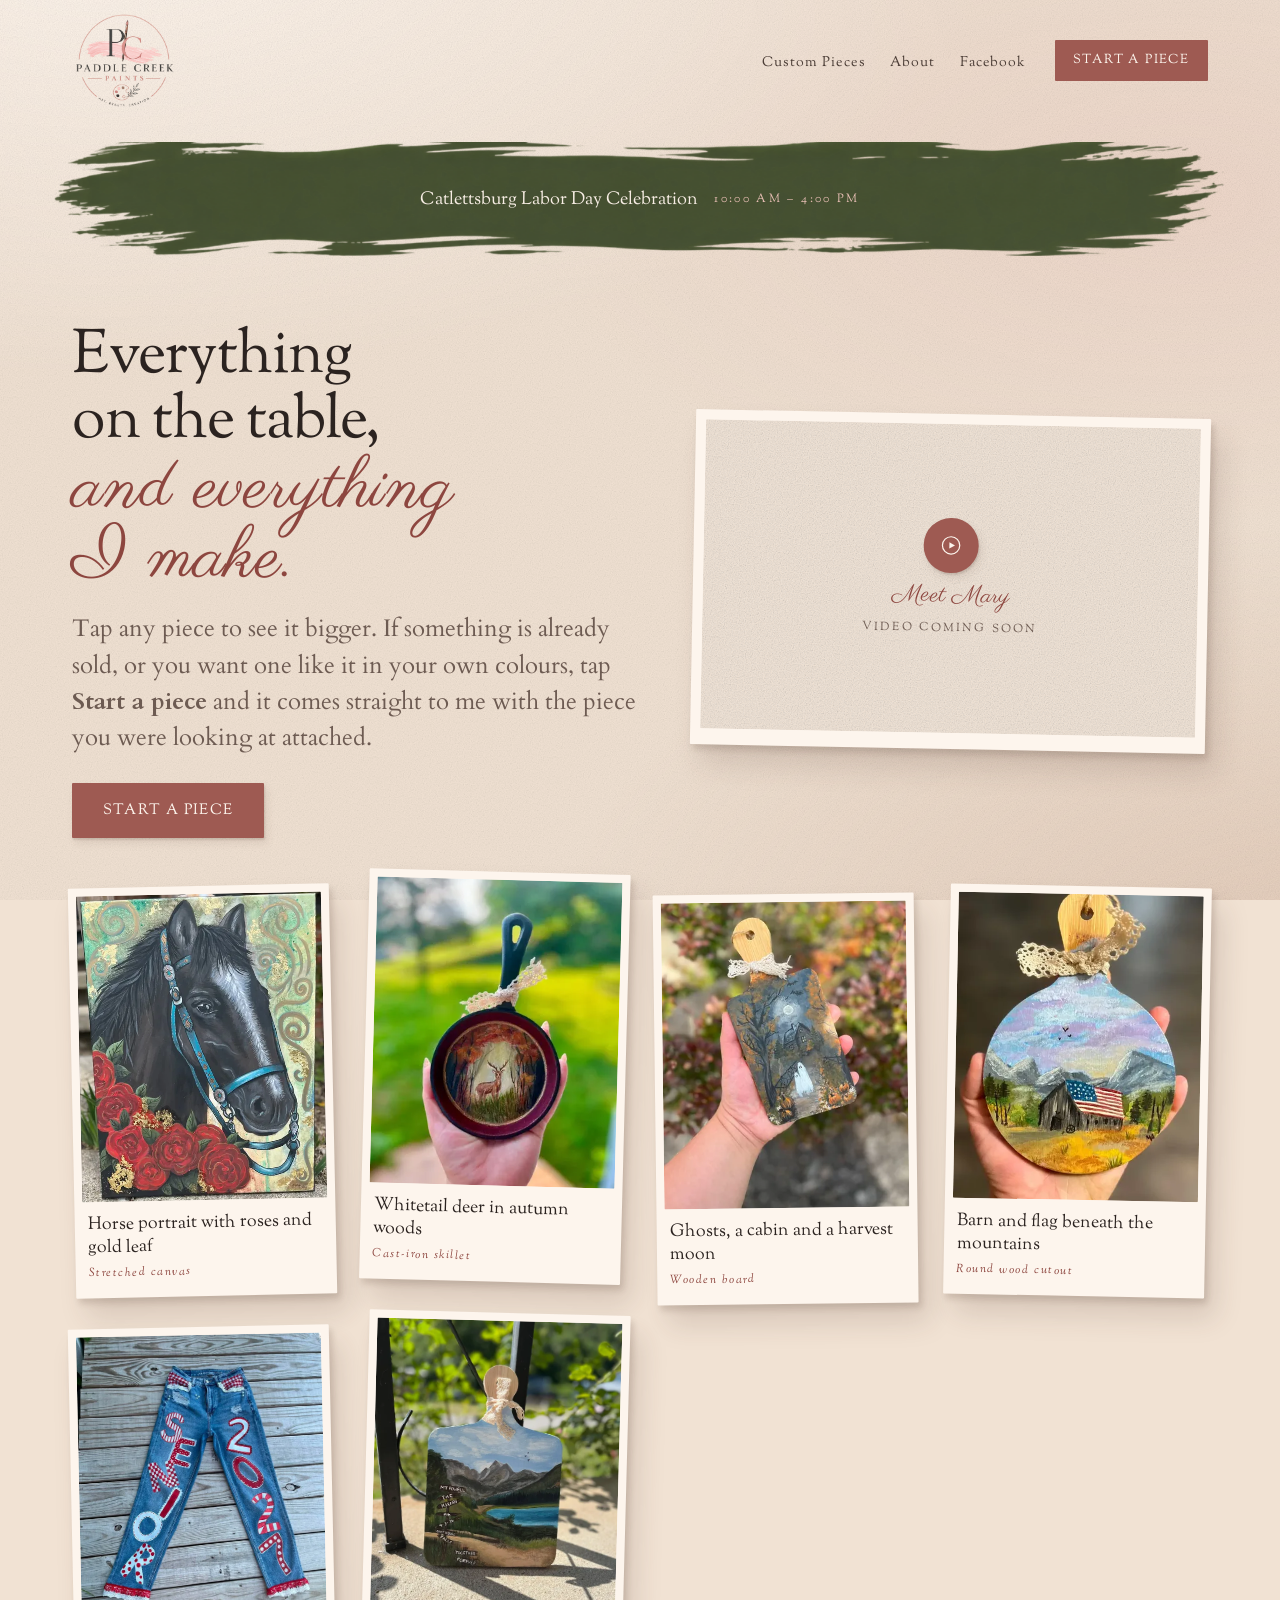
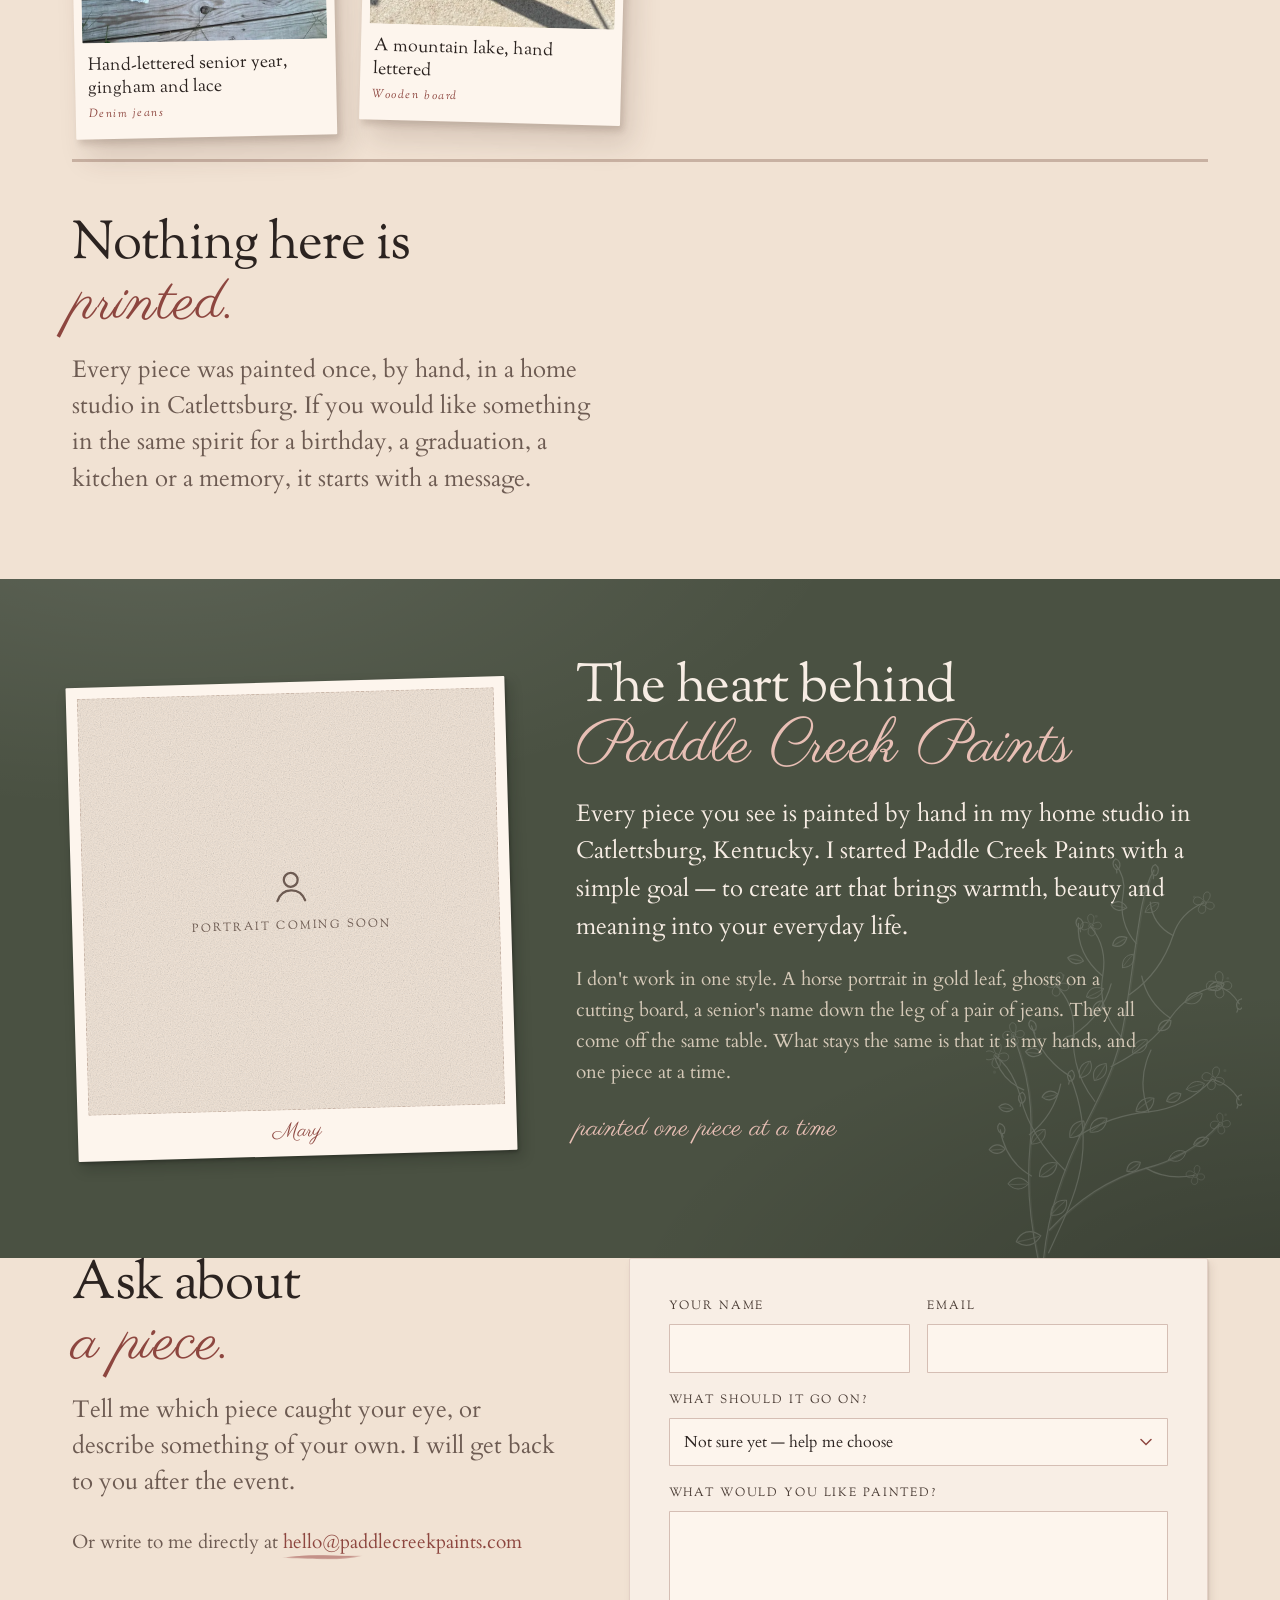
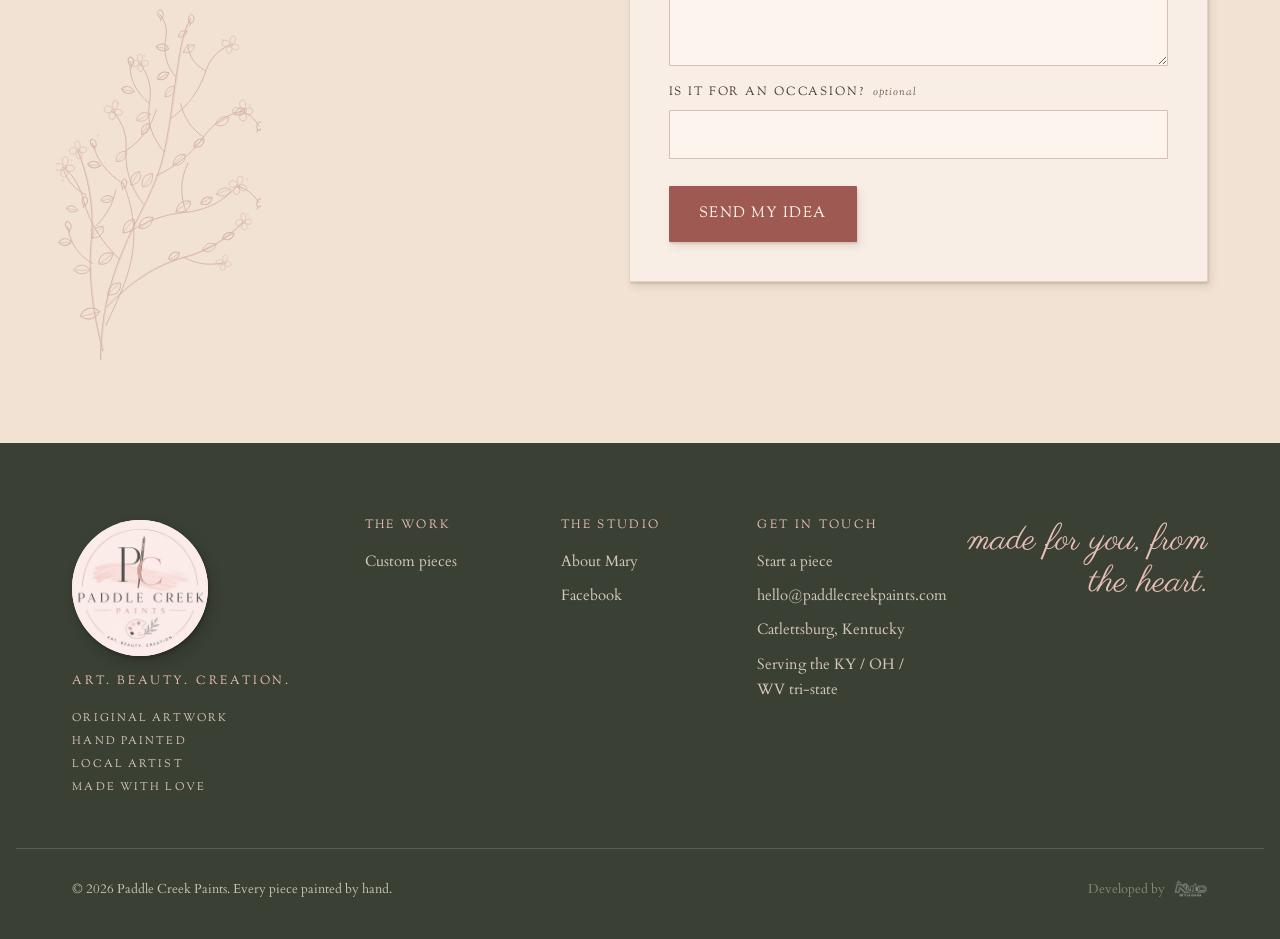
==== index.html @ 252ba010 "Initial Paddle Creek Fair microsite" ====
<!DOCTYPE html>
<html lang="en">

<head>

    <meta charset="UTF-8">
    <meta name="viewport" content="width=device-width, initial-scale=1.0">

    <title>Paddle Creek Paints at the Catlettsburg Labor Day Celebration</title>

    <meta
        name="description"
        content="Browse the Paddle Creek Paints catalogue of hand-painted cast iron, wood, denim and canvas, and ask about a custom piece from the Catlettsburg Labor Day Celebration."
    >

    <!--
        TODO — OWNER: the canonical host below is inferred from the supplied
        contact address (hello@paddlecreekpaints.com). Change SITE in one place
        here and in sitemap.xml if the live domain differs.
    -->
    <link rel="canonical" href="https://paddlecreekpaints.com/fair.html">

    <meta name="theme-color" content="#f1e2d3">

    <!-- ── Open Graph ── -->

    <meta property="og:type" content="website">
    <meta property="og:title" content="Paddle Creek Paints at the Catlettsburg Labor Day Celebration">
    <meta property="og:description" content="Browse the Paddle Creek Paints catalogue of hand-painted cast iron, wood, denim and canvas, and ask about a custom piece from the Catlettsburg Labor Day Celebration.">
    <meta property="og:url" content="https://paddlecreekpaints.com/fair.html">
    <meta property="og:image" content="https://paddlecreekpaints.com/images/logos/ogImage.jpg">
    <meta property="og:locale" content="en_US">

    <meta name="twitter:card" content="summary_large_image">

    <!-- ── Icons ── -->

    <link rel="icon" href="images/favicons/favicon.ico" sizes="any">
    <link rel="icon" type="image/png" sizes="32x32" href="images/favicons/favicon32.png">
    <link rel="icon" type="image/png" sizes="16x16" href="images/favicons/favicon16.png">
    <link rel="apple-touch-icon" href="images/favicons/appleTouchIcon.png">

    <!-- ── Type ── -->

    <link rel="preconnect" href="https://fonts.googleapis.com">
    <link rel="preconnect" href="https://fonts.gstatic.com" crossorigin>
    <link
        rel="stylesheet"
        href="https://fonts.googleapis.com/css2?family=Cardo:wght@400;700&family=Parisienne&family=Sorts+Mill+Goudy:ital@0;1&display=swap"
    >

    <link rel="stylesheet" href="css/styleIndex.css">
    <link rel="stylesheet" href="css/stylePages.css">

</head>

<body>

<a class="skipLink" href="#mainContent">Skip to content</a>


<!-- ============================================================
     HEADER
============================================================ -->

<header class="siteHeader" id="siteHeader">

    <div class="headerInner">

        <a class="brandLockup" href="index.html" aria-label="Paddle Creek Paints, home">

            <img
                class="brandLockupMark"
                src="graphics/logos/PaddleCreekPaintsLogoTP.png"
                alt=""
                width="1254"
                height="1254"
                decoding="async"
            >

        </a>

        <nav class="primaryNav" id="primaryNav" aria-label="Primary">

            <ul class="primaryNavList">
                <li><a href="#customPieces">Custom Pieces</a></li>
                <li><a href="#about">About</a></li>
                <li>
                    <a
                        href="https://www.facebook.com/paddlecreekpaints"
                        target="_blank"
                        rel="noopener noreferrer"
                    >
                        Facebook
                    </a>
                </li>
            </ul>

            <a class="navAction" href="#startAPiece">Start a Piece</a>

        </nav>

        <button
            class="menuToggle"
            id="menuToggle"
            type="button"
            aria-expanded="false"
            aria-controls="primaryNav"
        >

            <span class="menuToggleBars" aria-hidden="true">
                <span></span>
                <span></span>
                <span></span>
            </span>

            <span class="menuToggleLabel">Menu</span>

        </button>

    </div>

</header>

<main id="mainContent">
<!-- ============================================================
     FAIR — event bar
============================================================ -->

<section class="fairBar">

    <div class="fairBarBrushWrap">

        <img
            class="fairBarBrushImage"
            src="graphics/assets/PaddleCreekBrushStroke.png"
            alt=""
            aria-hidden="true"
            decoding="async"
        >

        <div class="fairBarInner">

            <p class="fairBarEvent">Catlettsburg Labor Day Celebration</p>

            <p class="fairBarTime">10:00 AM &ndash; 4:00 PM</p>

        </div>

    </div>

</section>


<!-- ============================================================
     FAIR — the catalogue
============================================================ -->

<section class="fairSection" id="customPieces">

    <div class="fairInner">

        <div class="fairHeroGrid">

            <div class="fairHeroWords">

                <h1 class="fairHeading">
                    Everything on the table,
                    <em class="scriptLine">and everything I make.</em>
                </h1>

                <p class="fairLede">
                    Tap any piece to see it bigger. If something is already sold, or you want one like it
                    in your own colours, tap <strong>Start a piece</strong> and it comes straight to me
                    with the piece you were looking at attached.
                </p>

                <a class="buttonPainted fairAction" href="#startAPiece">Start a piece</a>

            </div>

            <div class="fairHeroMedia">

                <!--
                    TODO — OWNER: no introduction video has been supplied yet. Replace this
                    placeholder with a real embed or self-hosted video (autoplay is intentionally
                    not used) once footage of Mary exists.
                -->

                <figure class="heroVideoPlaceholder">

                    <div class="heroVideoFrame">

                        <span class="heroVideoIcon" aria-hidden="true">

                            <svg viewBox="0 0 24 24" focusable="false">
                                <circle cx="12" cy="12" r="10" fill="none" stroke="currentColor" stroke-width="1.4" />
                                <path d="M10 8.3 16.5 12 10 15.7Z" fill="currentColor" />
                            </svg>

                        </span>

                        <span class="heroVideoLabel">Meet Mary</span>

                        <span class="heroVideoNote">Video coming soon</span>

                    </div>

                </figure>

            </div>

        </div>

        <div class="galleryGrid fairGrid">

            <article class="pieceCard">

                <button
                    class="pieceLift"
                    type="button"
                    data-piece="equine"
                    aria-haspopup="dialog"
                >

                    <span class="pieceFrame">

                        <img
                            src="images/artwork/equinePortrait480.webp"
                            srcset="images/artwork/equinePortrait480.webp 480w, images/artwork/equinePortrait720.webp 720w"
                            sizes="(max-width: 720px) 46vw, (max-width: 1024px) 30vw, 23vw"
                            alt="A black horse in a turquoise bridle painted on canvas with red roses and gold leaf."
                            width="480"
                            height="640"
                            loading="lazy"
                            decoding="async"
                        >

                        <span class="pieceTicket">
                            <span class="pieceTicketSubject">Horse portrait with roses and gold leaf</span>
                            <span class="pieceTicketSurface">Stretched canvas</span>
                        </span>

                    </span>

                </button>

            </article>

            <article class="pieceCard">

                <button
                    class="pieceLift"
                    type="button"
                    data-piece="skillet"
                    aria-haspopup="dialog"
                >

                    <span class="pieceFrame">

                        <img
                            src="images/artwork/paintedSkillet360.webp"
                            srcset="images/artwork/paintedSkillet360.webp 360w, images/artwork/paintedSkillet540.webp 540w"
                            sizes="(max-width: 720px) 46vw, (max-width: 1024px) 30vw, 23vw"
                            alt="A cast-iron skillet held in a hand, painted inside with a whitetail deer in autumn woods."
                            width="360"
                            height="480"
                            loading="lazy"
                            decoding="async"
                        >

                        <span class="pieceTicket">
                            <span class="pieceTicketSubject">Whitetail deer in autumn woods</span>
                            <span class="pieceTicketSurface">Cast-iron skillet</span>
                        </span>

                    </span>

                </button>

            </article>

            <article class="pieceCard">

                <button
                    class="pieceLift"
                    type="button"
                    data-piece="haunted"
                    aria-haspopup="dialog"
                >

                    <span class="pieceFrame">

                        <img
                            src="images/artwork/hauntedCuttingBoard400.webp"
                            srcset="images/artwork/hauntedCuttingBoard400.webp 400w, images/artwork/hauntedCuttingBoard640.webp 640w"
                            sizes="(max-width: 720px) 46vw, (max-width: 1024px) 30vw, 23vw"
                            alt="A wooden cutting board held in a hand, painted with ghosts, a haunted house and a harvest moon."
                            width="400"
                            height="533"
                            loading="lazy"
                            decoding="async"
                        >

                        <span class="pieceTicket">
                            <span class="pieceTicketSubject">Ghosts, a cabin and a harvest moon</span>
                            <span class="pieceTicketSurface">Wooden board</span>
                        </span>

                    </span>

                </button>

            </article>

            <article class="pieceCard">

                <button
                    class="pieceLift"
                    type="button"
                    data-piece="americana"
                    aria-haspopup="dialog"
                >

                    <span class="pieceFrame">

                        <img
                            src="images/artwork/americanaRoundFramed380.webp"
                            srcset="images/artwork/americanaRoundFramed380.webp 380w, images/artwork/americanaRoundFramed600.webp 600w"
                            sizes="(max-width: 720px) 46vw, (max-width: 1024px) 30vw, 23vw"
                            alt="A round wood cutout tied with lace, painted with a barn and an American flag under a mountain sky."
                            width="380"
                            height="486"
                            loading="lazy"
                            decoding="async"
                        >

                        <span class="pieceTicket">
                            <span class="pieceTicketSubject">Barn and flag beneath the mountains</span>
                            <span class="pieceTicketSurface">Round wood cutout</span>
                        </span>

                    </span>

                </button>

            </article>

            <article class="pieceCard">

                <button
                    class="pieceLift"
                    type="button"
                    data-piece="jeans"
                    aria-haspopup="dialog"
                >

                    <span class="pieceFrame">

                        <img
                            src="images/photos/customSeniorJeans640.webp"
                            srcset="images/photos/customSeniorJeans640.webp 640w, images/photos/customSeniorJeans1100.webp 1100w"
                            sizes="(max-width: 720px) 46vw, (max-width: 1024px) 30vw, 23vw"
                            alt="Denim jeans hand-lettered with a graduation year in red and white, finished with gingham ties and lace."
                            width="640"
                            height="853"
                            loading="lazy"
                            decoding="async"
                        >

                        <span class="pieceTicket">
                            <span class="pieceTicketSubject">Hand-lettered senior year, gingham and lace</span>
                            <span class="pieceTicketSurface">Denim jeans</span>
                        </span>

                    </span>

                </button>

            </article>

            <article class="pieceCard">

                <button
                    class="pieceLift"
                    type="button"
                    data-piece="venue"
                    aria-haspopup="dialog"
                >

                    <span class="pieceFrame">

                        <img
                            src="images/photos/weddingVenueBackdrop640.webp"
                            srcset="images/photos/weddingVenueBackdrop640.webp 640w"
                            sizes="(max-width: 720px) 46vw, (max-width: 1024px) 30vw, 23vw"
                            alt="A wooden board painted with a mountain lake, finished with hand lettering."
                            width="640"
                            height="935"
                            loading="lazy"
                            decoding="async"
                        >

                        <span class="pieceTicket">
                            <span class="pieceTicketSubject">A mountain lake, hand lettered</span>
                            <span class="pieceTicketSurface">Wooden board</span>
                        </span>

                    </span>

                </button>

            </article>

        </div>

        <div class="fairNote">

            <h2 class="sectionHeading">
                Nothing here is
                <em class="scriptLine">printed.</em>
            </h2>

            <p class="sectionLede">
                Every piece was painted once, by hand, in a home studio in Catlettsburg. If you
                would like something in the same spirit for a birthday, a graduation, a kitchen or
                a memory, it starts with a message.
            </p>

        </div>

    </div>

</section>


<!-- ============================================================
     ABOUT — the story behind Paddle Creek Paints
============================================================ -->

<section class="aboutSection" id="about">

    <img
        class="aboutMural"
        src="images/decorative/botanicalSprig.svg"
        alt=""
        width="360"
        height="620"
        loading="lazy"
        decoding="async"
        aria-hidden="true"
    >

    <div class="aboutInner">

        <!--
            TODO — OWNER: a portrait of Mary has not been supplied yet. Replace the
            placeholder frame below with a real photograph once one is available; the
            framed treatment and shadow are already written.
        -->

        <figure class="aboutFigure aboutFigurePlaceholder">

            <div class="aboutPortraitPlaceholder" aria-hidden="true">

                <svg class="aboutPortraitIcon" viewBox="0 0 24 24" focusable="false">
                    <path d="M12 12a4 4 0 1 0 0-8 4 4 0 0 0 0 8Z" />
                    <path d="M4 20c1.4-4 4.4-6 8-6s6.6 2 8 6" />
                </svg>

                <span class="aboutPortraitNote">Portrait coming soon</span>

            </div>

            <figcaption>Mary</figcaption>

        </figure>

        <div class="aboutWords">

            <h2 class="sectionHeading aboutHeading">
                The heart behind
                <em class="scriptLine">Paddle Creek Paints</em>
            </h2>

            <p class="aboutLead">
                Every piece you see is painted by hand in my home studio in Catlettsburg,
                Kentucky. I started Paddle Creek Paints with a simple goal — to create art that
                brings warmth, beauty and meaning into your everyday life.
            </p>

            <p>
                I don't work in one style. A horse portrait in gold leaf, ghosts on a cutting
                board, a senior's name down the leg of a pair of jeans. They all come off the same
                table. What stays the same is that it is my hands, and one piece at a time.
            </p>

            <p class="aboutSignature">painted one piece at a time</p>

        </div>

    </div>

</section>


<!-- ============================================================
     COMMISSION — the inquiry form
============================================================ -->

<section class="commissionSection" id="startAPiece">

    <div class="commissionInner">

        <div class="commissionWords">

            <h2 class="sectionHeading">
                Ask about
                <em class="scriptLine">a piece.</em>
            </h2>

            <p class="sectionLede">
                Tell me which piece caught your eye, or describe something of your own. I will get back to you after the event.
            </p>

            <p class="commissionDirect">
                Or write to me directly at
                <a class="linkPainted" href="mailto:hello@paddlecreekpaints.com">hello@paddlecreekpaints.com</a>
            </p>

            <!--
                TODO — OWNER: no telephone number was supplied for this project. The number
                shown in the original mockup, (606) 123-4567, is a placeholder pattern and has
                deliberately not been published. Add a verified number here when available.
            -->

            <img
                class="commissionSprig"
                src="images/decorative/botanicalSprig.svg"
                alt=""
                width="360"
                height="620"
                loading="lazy"
                aria-hidden="true"
            >

        </div>

        <!--
            TODO — OWNER: this form has no server endpoint. Until one exists, submitting opens
            the visitor's own email client with the message pre-composed. Replace the handler in
            js/siteJS.js with a real endpoint when the backend is chosen.
        -->

        <form class="commissionForm" id="commissionForm" novalidate>

            <p class="formPieceRef" id="formPieceRef" hidden>

                <span class="formPieceRefLabel">About this piece</span>

                <span class="formPieceRefName" id="formPieceRefName"></span>

                <button class="formPieceRefClear" id="formPieceRefClear" type="button">
                    Clear
                </button>

            </p>

            <div class="formRow">

                <label class="formField">

                    <span class="formLabel">Your name</span>

                    <input
                        class="formInput"
                        type="text"
                        name="visitorName"
                        id="visitorName"
                        autocomplete="name"
                        required
                    >

                    <span class="formError" data-error-for="visitorName" aria-live="polite"></span>

                </label>

                <label class="formField">

                    <span class="formLabel">Email</span>

                    <input
                        class="formInput"
                        type="email"
                        name="visitorEmail"
                        id="visitorEmail"
                        autocomplete="email"
                        required
                    >

                    <span class="formError" data-error-for="visitorEmail" aria-live="polite"></span>

                </label>

            </div>

            <label class="formField">

                <span class="formLabel">What should it go on?</span>

                <select class="formInput formSelect" name="pieceSurface" id="pieceSurface">

                    <option value="Not sure yet">Not sure yet &mdash; help me choose</option>
                    <option value="Cast-iron skillet">Cast-iron skillet</option>
                    <option value="Wooden board">Wooden board</option>
                    <option value="Denim">Denim</option>
                    <option value="Stretched canvas">Stretched canvas</option>
                    <option value="Round wood cutout">Round wood cutout</option>
                    <option value="Something of my own">Something of my own</option>

                </select>

            </label>

            <label class="formField">

                <span class="formLabel">What would you like painted?</span>

                <textarea
                    class="formInput formTextarea"
                    name="pieceIdea"
                    id="pieceIdea"
                    rows="5"
                    required
                ></textarea>

                <span class="formError" data-error-for="pieceIdea" aria-live="polite"></span>

            </label>

            <label class="formField">

                <span class="formLabel">
                    Is it for an occasion?
                    <span class="formOptional">optional</span>
                </span>

                <input
                    class="formInput"
                    type="text"
                    name="pieceOccasion"
                    id="pieceOccasion"
                >

            </label>

            <button class="buttonPainted commissionSubmit" type="submit">Send my idea</button>

            <p class="formStatus" id="formStatus" role="status" aria-live="polite"></p>

            <noscript>
                <p class="formNoscript">
                    This form needs JavaScript to open your email app. Please write to
                    <a href="mailto:hello@paddlecreekpaints.com">hello@paddlecreekpaints.com</a>
                    instead, and tell me what you would like painted and what it should go on.
                </p>
            </noscript>

        </form>

    </div>

</section>


</main>

<!-- ============================================================
     FOOTER
============================================================ -->

<footer class="siteFooter">

    <div class="footerInner">

        <div class="footerBrand">

            <img
                class="footerMark"
                src="images/logos/PaddleCreekPaints_logo.png"
                alt="Paddle Creek Paints"
                width="200"
                height="200"
                loading="lazy"
                decoding="async"
            >

            <p class="footerTagline">Art. Beauty. Creation.</p>

            <ul class="footerPromises">
                <li>Original artwork</li>
                <li>Hand painted</li>
                <li>Local artist</li>
                <li>Made with love</li>
            </ul>

        </div>

        <nav class="footerNav" aria-label="Footer">

            <div class="footerNavGroup">

                <h2 class="footerNavHeading">The work</h2>

                <ul>
                    <li><a href="#customPieces">Custom pieces</a></li>
                </ul>

            </div>

            <div class="footerNavGroup">

                <h2 class="footerNavHeading">The studio</h2>

                <ul>
                    <li><a href="#about">About Mary</a></li>
                    <li>
                        <a
                            href="https://www.facebook.com/paddlecreekpaints"
                            target="_blank"
                            rel="noopener noreferrer"
                        >
                            Facebook
                        </a>
                    </li>
                </ul>

            </div>

            <div class="footerNavGroup">

                <h2 class="footerNavHeading">Get in touch</h2>

                <ul>
                    <li><a href="#startAPiece">Start a piece</a></li>
                    <li><a href="mailto:hello@paddlecreekpaints.com">hello@paddlecreekpaints.com</a></li>
                    <li class="footerPlain">Catlettsburg, Kentucky</li>
                    <li class="footerPlain">Serving the KY / OH / WV tri-state</li>
                </ul>

            </div>

        </nav>

        <p class="footerScript">made for you, from the heart.</p>

    </div>

    <div class="footerLegal">

        <p class="footerCopyright">
            © <span id="footerYear">2026</span> Paddle Creek Paints. Every piece painted by hand.
        </p>

        <!--
            TODO — OWNER: no developer URL was supplied, so the credit is not linked.
            Wrap .devCredit in an anchor when the address is confirmed; the focus and
            hover styles are already written.
        -->

        <p class="devCredit">

            <span class="devCreditLabel">Developed by</span>

            <img
                class="devCreditMark"
                src="images/logos/devCredit/MasterLogoTP.png"
                alt="Nulo Studio"
                width="1200"
                height="1200"
                loading="lazy"
                decoding="async"
            >

        </p>

    </div>

</footer>


<!-- ============================================================
     PIECE VIEWER — a piece taken down off the wall
============================================================ -->

<div
    class="pieceViewer"
    id="pieceViewer"
    role="dialog"
    aria-modal="true"
    aria-labelledby="pieceViewerSubject"
    hidden
>

    <div class="pieceViewerScrim" data-viewer-close></div>

    <div class="pieceViewerPanel">

        <button
            class="pieceViewerClose"
            type="button"
            data-viewer-close
            aria-label="Close and put this piece back"
        >

            <svg viewBox="0 0 24 24" aria-hidden="true" focusable="false">
                <path d="M5 5 L19 19 M19 5 L5 19" />
            </svg>

        </button>

        <div class="pieceViewerStage">

            <figure class="pieceViewerFigure">

                <img
                    id="pieceViewerImage"
                    src="images/artwork/equinePortrait.webp"
                    alt=""
                    width="1125"
                    height="1500"
                    decoding="async"
                >

            </figure>

            <ul class="pieceViewerViews" id="pieceViewerViews"></ul>

        </div>

        <div class="pieceViewerWords">

            <h2 class="pieceViewerSubject" id="pieceViewerSubject"></h2>

            <p class="pieceViewerSurface" id="pieceViewerSurface"></p>

            <p class="pieceViewerNote" id="pieceViewerNote"></p>

            <a class="buttonPainted pieceViewerAction" id="pieceViewerAction" href="#startAPiece">
                Start a piece like this
            </a>

            <p class="pieceViewerCount" id="pieceViewerCount"></p>

        </div>

        <button class="pieceViewerStep pieceViewerPrev" id="pieceViewerPrev" type="button" aria-label="Previous piece">

            <svg viewBox="0 0 24 24" aria-hidden="true" focusable="false">
                <path d="M15 4 L7 12 L15 20" />
            </svg>

        </button>

        <button class="pieceViewerStep pieceViewerNext" id="pieceViewerNext" type="button" aria-label="Next piece">

            <svg viewBox="0 0 24 24" aria-hidden="true" focusable="false">
                <path d="M9 4 L17 12 L9 20" />
            </svg>

        </button>

    </div>

</div>


<script src="js/siteJS.js"></script>

</body>

</html>
---- css/styleIndex.css ----
/* ============================================================
   PADDLE CREEK PAINTS — styleIndex.css

   The whole document is one painted wall, lit from high left.
   Work is propped, hung and leaned against it on rails and
   ledges. Two regions are the same wall repainted at full
   strength: deep sage, then deep clay.
============================================================ */


/* ============================================================
   VARIABLES
============================================================ */

:root
{

    /* ── The wall ── */

    --wallBase: #f1e2d3;

    --wallHigh: #fdf5ed;

    --wallLow: #e3cbb9;

    --wallSage: #4a5142;

    --wallSageDeep: #3a4034;

    --wallClay: #8d4f47;

    --wallClayDeep: #713c36;

    /* ── Ink ── */

    --inkDeep: #2b2320;

    --inkBody: #4a3c35;

    --inkSoft: #6d5b52;

    --inkOnDark: #f7ede4;

    --inkSoftOnSage: #d5c9b8;

    --inkSoftOnClay: #eed9d0;

    /* ── Paint ── */

    --rose: #b97d76;

    --roseDeep: #9e5a52;

    --roseInk: #8d463f;

    --blush: #e8bfb5;

    --blushPale: #f6ddd6;

    --sage: #686b57;

    --sageLight: #a3a48f;

    --brass: #ab8f63;

    /* Tint bases. Every shadow, hairline and lighting wash derives its alpha
       from one of these rather than repeating a literal triplet. */

    --shadowInk: 74, 48, 38;

    --ruleInk: 140, 106, 90;

    --brassLight: #d3ba8c;

    --brassMid: #8a7049;

    --brassDark: #5d4a2f;

    --sageFaint: #c5c4af;

    /* ── The depth ladder ──
       Five rungs, light from high left, shadows tinted from the
       wall rather than black. Nothing may cast a shadow from a
       rung it does not occupy. */

    --shadowLedge:
        1px 2px 2px rgba(var(--shadowInk), 0.14),
        3px 5px 9px rgba(var(--shadowInk), 0.10);

    --shadowHang:
        2px 4px 5px rgba(var(--shadowInk), 0.16),
        8px 15px 22px rgba(var(--shadowInk), 0.13);

    --shadowProp:
        3px 5px 6px rgba(var(--shadowInk), 0.17),
        11px 19px 28px rgba(var(--shadowInk), 0.15);

    --shadowLift:
        6px 10px 14px rgba(var(--shadowInk), 0.18),
        26px 42px 62px rgba(var(--shadowInk), 0.26);

    --shadowLedgeDark:
        1px 2px 3px rgba(15, 18, 12, 0.30),
        4px 7px 14px rgba(15, 18, 12, 0.22);

    /* ── Type ── */

    --fontDisplay: 'Sorts Mill Goudy', 'Iowan Old Style', 'Palatino Linotype', Palatino, Georgia, serif;

    --fontBody: 'Cardo', 'Iowan Old Style', Georgia, 'Times New Roman', serif;

    --fontScript: 'Parisienne', 'Snell Roundhand', 'Apple Chancery', cursive;

    --stepDisplay: clamp(2.5rem, 5.3vw, 4.5rem);

    --stepHeading: clamp(2rem, 4.3vw, 3.3rem);

    --stepSub: clamp(1.22rem, 1.9vw, 1.55rem);

    --stepSubhead: clamp(1.6rem, 2.8vw, 2.25rem);

    --stepPageHead: clamp(2.3rem, 4.8vw, 3.9rem);

    --stepBody: clamp(1.02rem, 0.94vw + 0.7rem, 1.16rem);

    --stepSmall: 0.94rem;

    --stepLabel: 0.73rem;

    /* ── Rhythm ── */

    --gutter: clamp(1.25rem, 4.4vw, 4rem);

    --shellMax: 78rem;

    --sectionPad: clamp(3.75rem, 6.4vw, 6.5rem);

    /* ── Painted grain, tiled so it stays one continuous wall ── */

    --grain:
        url("data:image/svg+xml,%3Csvg xmlns='http://www.w3.org/2000/svg' width='180' height='180'%3E%3Cfilter id='n'%3E%3CfeTurbulence type='fractalNoise' baseFrequency='0.85' numOctaves='3' stitchTiles='stitch'/%3E%3CfeColorMatrix type='saturate' values='0'/%3E%3C/filter%3E%3Crect width='180' height='180' filter='url(%23n)' opacity='0.42'/%3E%3C/svg%3E");

    --ease: cubic-bezier(0.16, 0.84, 0.32, 1);

}


/* ============================================================
   RESET
============================================================ */

*,
*::before,
*::after
{

    box-sizing: border-box;

}

html
{

    -webkit-text-size-adjust: 100%;

    scroll-behavior: smooth;

    scroll-padding-top: 7.5rem;

}

body,
h1,
h2,
h3,
p,
figure,
ul,
ol
{

    margin: 0;

    padding: 0;

}

ul,
ol
{

    list-style: none;

}

img,
svg
{

    display: block;

    max-width: 100%;

}

img
{

    height: auto;

}

button
{

    font: inherit;

    color: inherit;

    background: none;

    border: 0;

    cursor: pointer;

}

a
{

    color: inherit;

}


/* ============================================================
   TYPOGRAPHY & PAGE GROUND
============================================================ */

body
{

    position: relative;

    font-family: var(--fontBody);

    font-size: var(--stepBody);

    line-height: 1.68;

    color: var(--inkBody);

    background-color: var(--wallBase);

    overflow-x: clip;

}

html
{

    overflow-x: clip;

}

/* The single limewash field: one light source, one grain,
   running behind every section of the document. */

body::before
{

    content: '';

    position: fixed;

    inset: 0;

    z-index: 0;

    pointer-events: none;

    background-image:
        radial-gradient(120% 90% at 8% -10%, var(--wallHigh) 0%, rgba(253, 245, 237, 0) 58%),
        radial-gradient(85% 60% at 92% 22%, rgba(232, 191, 181, 0.30) 0%, rgba(232, 191, 181, 0) 60%),
        radial-gradient(100% 80% at 105% 108%, var(--wallLow) 0%, rgba(227, 203, 185, 0) 62%);

}

body::after
{

    content: '';

    position: fixed;

    inset: 0;

    z-index: 0;

    pointer-events: none;

    opacity: 0.5;

    mix-blend-mode: multiply;

    background-image: var(--grain);

    background-size: 180px 180px;

}

.siteHeader,
main,
.siteFooter,
.pieceViewer
{

    position: relative;

    z-index: 1;

}

h1,
h2,
h3
{

    font-family: var(--fontDisplay);

    font-weight: 400;

    line-height: 1.06;

    color: var(--inkDeep);

    letter-spacing: -0.012em;

    text-wrap: balance;

}

p
{

    text-wrap: pretty;

}

em.scriptLine
{

    display: block;

    font-family: var(--fontScript);

    font-style: normal;

    font-size: 1.16em;

    line-height: 0.98;

    color: var(--roseInk);

    letter-spacing: 0.005em;

}

::selection
{

    color: var(--wallHigh);

    background-color: var(--roseDeep);

}

:focus-visible
{

    outline: 2px solid var(--roseDeep);

    outline-offset: 3px;

    border-radius: 2px;

}

/* The wet edge, as a shared mark. Anything that can be acted on paints one on
   when it becomes active. */

.buttonPainted,
.buttonLined,
.navAction
{

    position: relative;

}

.buttonPainted::after,
.buttonLined::after,
.navAction::after
{

    content: '';

    position: absolute;

    right: 0.7rem;

    bottom: -0.42rem;

    left: 0.7rem;

    height: 0.42rem;

    background-color: var(--roseDeep);

    -webkit-mask-image: url('../images/decorative/roseBrushStroke.svg');

    mask-image: url('../images/decorative/roseBrushStroke.svg');

    -webkit-mask-size: 100% 100%;

    mask-size: 100% 100%;

    -webkit-mask-repeat: no-repeat;

    mask-repeat: no-repeat;

    opacity: 0;

    transform: scaleX(0.3);

    transform-origin: left center;

    transition:
        opacity 200ms var(--ease),
        transform 320ms var(--ease);

}

.buttonPainted:hover::after,
.buttonPainted:focus-visible::after,
.buttonLined:hover::after,
.buttonLined:focus-visible::after,
.navAction:hover::after,
.navAction:focus-visible::after
{

    opacity: 1;

    transform: scaleX(1);

}

.buttonPaintedLight::after,
.buttonLinedLight::after
{

    background-color: var(--blushPale);

}

.skipLink
{

    position: absolute;

    top: 0.75rem;

    left: 0.75rem;

    z-index: 60;

    padding: 0.7rem 1.1rem;

    font-family: var(--fontDisplay);

    font-size: var(--stepSmall);

    color: var(--inkOnDark);

    background-color: var(--wallSage);

    border-radius: 2px;

    transform: translateY(-160%);

    transition: transform 180ms var(--ease);

}

.skipLink:focus-visible
{

    transform: translateY(0);

}


/* ============================================================
   SHARED — section heads, buttons, links, painted marks
============================================================ */

.sectionHead
{

    display: grid;

    grid-template-columns: minmax(0, 1.05fr) minmax(0, 1fr);

    align-items: end;

    gap: clamp(1rem, 3vw, 3.5rem);

}

.sectionHeading
{

    font-size: var(--stepHeading);

    margin-bottom: 1.1rem;

}

.sectionLede
{

    max-width: 46ch;

    font-size: var(--stepSub);

    line-height: 1.5;

    color: var(--inkSoft);

}

/* ── The wet edge: the one mark that means "active", cut from
      the studio's own bristled brush stroke ── */

.linkPainted
{

    position: relative;

    color: var(--roseInk);

    text-decoration: none;

    white-space: nowrap;

}

.linkPainted::after
{

    content: '';

    position: absolute;

    left: -0.12em;

    right: -0.12em;

    bottom: -0.34em;

    height: 0.42em;

    background-color: var(--rose);

    -webkit-mask-image: url('../images/decorative/roseBrushStroke.svg');

    mask-image: url('../images/decorative/roseBrushStroke.svg');

    -webkit-mask-size: 100% 100%;

    mask-size: 100% 100%;

    -webkit-mask-repeat: no-repeat;

    mask-repeat: no-repeat;

    transform: scaleX(0.34);

    transform-origin: left center;

    transition: transform 320ms var(--ease);

}

.linkPainted:hover::after,
.linkPainted:focus-visible::after
{

    transform: scaleX(1);

}

.buttonPainted
{

    display: inline-flex;

    align-items: center;

    justify-content: center;

    padding: 0.95rem 1.9rem;

    font-family: var(--fontDisplay);

    font-size: 0.95rem;

    letter-spacing: 0.09em;

    text-transform: uppercase;

    text-decoration: none;

    color: var(--wallHigh);

    background-color: var(--roseDeep);

    border: 0;

    border-radius: 1px;

    box-shadow: var(--shadowLedge);

    transition:
        background-color 220ms var(--ease),
        transform 220ms var(--ease),
        box-shadow 220ms var(--ease);

}

.buttonPainted:hover,
.buttonPainted:focus-visible
{

    background-color: var(--roseInk);

    transform: translateY(-2px);

    box-shadow: var(--shadowHang);

}

.buttonPainted:active
{

    transform: translateY(0);

    box-shadow: var(--shadowLedge);

}

.buttonPaintedLight
{

    color: var(--wallClayDeep);

    background-color: var(--wallHigh);

}

.buttonPaintedLight:hover,
.buttonPaintedLight:focus-visible
{

    color: var(--wallClayDeep);

    background-color: var(--blushPale);

}

.buttonLined
{

    display: inline-flex;

    align-items: center;

    justify-content: center;

    padding: 0.95rem 1.7rem;

    font-family: var(--fontDisplay);

    font-size: 0.95rem;

    letter-spacing: 0.09em;

    text-transform: uppercase;

    text-decoration: none;

    color: var(--inkDeep);

    border: 1px solid rgba(157, 112, 100, 0.5);

    border-radius: 1px;

    transition:
        border-color 220ms var(--ease),
        background-color 220ms var(--ease),
        color 220ms var(--ease);

}

.buttonLined:hover,
.buttonLined:focus-visible
{

    color: var(--roseInk);

    background-color: rgba(246, 221, 214, 0.42);

    border-color: var(--rose);

}

.buttonLinedLight
{

    color: var(--inkOnDark);

    border-color: rgba(213, 201, 184, 0.55);

}

.buttonLinedLight:hover,
.buttonLinedLight:focus-visible
{

    color: var(--wallSageDeep);

    background-color: var(--inkOnDark);

    border-color: var(--inkOnDark);

}


/* ============================================================
   HEADER
============================================================ */

.siteHeader
{

    position: sticky;

    top: 0;

    z-index: 40;

    transition:
        background-color 300ms var(--ease),
        box-shadow 300ms var(--ease);

}

.siteHeader.isStuck
{

    background-color: rgba(242, 229, 219, 0.93);

    -webkit-backdrop-filter: blur(9px);

    backdrop-filter: blur(9px);

    box-shadow: 0 1px 0 rgba(157, 112, 100, 0.22);

}

.headerInner
{

    display: flex;

    align-items: center;

    justify-content: space-between;

    gap: 1.5rem;

    max-width: var(--shellMax);

    margin: 0 auto;

    padding: 0.55rem var(--gutter);

}

.brandLockup
{

    display: flex;

    align-items: center;

    gap: 0.7rem;

    text-decoration: none;

}

.brandLockupMark
{

    width: auto;

    height: 6.5rem;

    object-fit: contain;

}

.primaryNav
{

    display: flex;

    align-items: center;

    gap: clamp(1rem, 2.2vw, 2.1rem);

}

.primaryNavList
{

    display: flex;

    align-items: center;

    gap: clamp(0.9rem, 1.9vw, 1.85rem);

}

.primaryNavList a
{

    position: relative;

    font-family: var(--fontDisplay);

    font-size: 0.88rem;

    color: var(--inkBody);

    letter-spacing: 0.07em;

    text-decoration: none;

    white-space: nowrap;

}

.primaryNavList a::after
{

    content: '';

    position: absolute;

    left: -0.1em;

    right: -0.1em;

    bottom: -0.55em;

    height: 0.4em;

    background-color: var(--rose);

    -webkit-mask-image: url('../images/decorative/roseBrushStroke.svg');

    mask-image: url('../images/decorative/roseBrushStroke.svg');

    -webkit-mask-size: 100% 100%;

    mask-size: 100% 100%;

    -webkit-mask-repeat: no-repeat;

    mask-repeat: no-repeat;

    opacity: 0;

    transform: scaleX(0.3);

    transform-origin: left center;

    transition:
        opacity 200ms var(--ease),
        transform 320ms var(--ease);

}

.primaryNavList a:hover::after,
.primaryNavList a:focus-visible::after,
.primaryNavList a[aria-current='page']::after
{

    opacity: 1;

    transform: scaleX(1);

}

.navAction
{

    padding: 0.62rem 1.15rem;

    font-family: var(--fontDisplay);

    font-size: 0.8rem;

    color: var(--wallHigh);

    letter-spacing: 0.11em;

    text-transform: uppercase;

    text-decoration: none;

    white-space: nowrap;

    background-color: var(--roseDeep);

    border-radius: 1px;

    transition: background-color 200ms var(--ease);

}

.navAction:hover,
.navAction:focus-visible
{

    background-color: var(--roseInk);

}

.menuToggle
{

    display: none;

    align-items: center;

    gap: 0.55rem;

    padding: 0.5rem 0.2rem;

    font-family: var(--fontDisplay);

    font-size: 0.78rem;

    color: var(--inkDeep);

    letter-spacing: 0.13em;

    text-transform: uppercase;

}

.menuToggleBars
{

    display: flex;

    flex-direction: column;

    gap: 4px;

    width: 22px;

}

.menuToggleBars span
{

    display: block;

    height: 1.5px;

    background-color: var(--inkDeep);

    transition: transform 260ms var(--ease), opacity 200ms var(--ease);

}

.menuToggle[aria-expanded='true'] .menuToggleBars span:nth-child(1)
{

    transform: translateY(5.5px) rotate(45deg);

}

.menuToggle[aria-expanded='true'] .menuToggleBars span:nth-child(2)
{

    opacity: 0;

}

.menuToggle[aria-expanded='true'] .menuToggleBars span:nth-child(3)
{

    transform: translateY(-5.5px) rotate(-45deg);

}


/* ============================================================
   HERO — the wall
============================================================ */

.wallHero
{

    padding: clamp(1.5rem, 3vw, 2.6rem) 0 clamp(1.5rem, 2.6vw, 2.4rem);

    overflow: hidden;

}

.wallHeroInner
{

    display: grid;

    grid-template-columns: minmax(0, 0.98fr) minmax(0, 1.02fr);

    align-items: center;

    gap: clamp(1.5rem, 3vw, 3rem);

    max-width: var(--shellMax);

    margin: 0 auto;

    padding: 0 var(--gutter);

}

.wallHeroWords
{

    position: relative;

    z-index: 2;

}

/* The blush swash sits behind the headline, painted on the wall. */

.wallHeroWords::before
{

    content: '';

    position: absolute;

    top: -1.5rem;

    left: -14%;

    width: 118%;

    height: 13rem;

    z-index: -1;

    opacity: 0.72;

    background-image: url('../images/decorative/heroPaintStroke.svg');

    background-repeat: no-repeat;

    background-size: 100% 100%;

}

.wallHeroHeading
{

    font-size: var(--stepDisplay);

    margin-bottom: 1.35rem;

}

.wallHeroHeading .scriptLine
{

    margin-top: 0.14em;

    margin-left: 0.06em;

}

.wallHeroLede
{

    max-width: 36ch;

    margin-bottom: 1.6rem;

    font-size: var(--stepSub);

    line-height: 1.52;

    color: var(--inkSoft);

}

.wallHeroActions
{

    display: flex;

    flex-wrap: wrap;

    gap: 0.8rem;

    margin-bottom: 2rem;

}

.wallHeroPlace
{

    display: flex;

    align-items: center;

    gap: 0.85rem;

    font-family: var(--fontDisplay);

    font-size: var(--stepLabel);

    color: var(--inkSoft);

    letter-spacing: 0.2em;

    text-transform: uppercase;

}

.placeRule
{

    display: block;

    flex: 0 0 3.2rem;

    height: 5px;

    background-color: var(--sage);

    -webkit-mask-image: url('../images/decorative/sageBrushStroke.svg');

    mask-image: url('../images/decorative/sageBrushStroke.svg');

    -webkit-mask-size: 100% 100%;

    mask-size: 100% 100%;

    -webkit-mask-repeat: no-repeat;

    mask-repeat: no-repeat;

}

/* ── Objects on the rail ── */

.wallHeroObjects
{

    position: relative;

    min-height: clamp(23rem, 38vw, 33rem);

}

.plateRail
{

    position: absolute;

    right: -24%;

    bottom: 4.2rem;

    left: -20%;

    height: 9px;

    background:
        linear-gradient(180deg, var(--brassLight) 0%, var(--brass) 22%, var(--brassMid) 60%, var(--brassDark) 100%);

    border-radius: 1px 1px 2px 2px;

    box-shadow:
        0 1px 0 rgba(255, 246, 226, 0.35) inset,
        0 4px 9px rgba(var(--shadowInk), 0.24);

}

.heroObject
{

    position: absolute;

    margin: 0;

}

.heroObject img
{

    width: 100%;

    height: 100%;

    object-fit: cover;

    border-radius: 1px;

}

/* Rung: propped — the big canvas leaning on the rail. */

.heroObjectCanvas
{

    right: 6%;

    bottom: 4.4rem;

    width: 54%;

    aspect-ratio: 3 / 4;

    padding: 0.6rem 0.6rem 1.5rem;

    background-color: var(--wallHigh);

    box-shadow: var(--shadowProp);

    transform: rotate(-1.1deg);

}

/* Rung: hung — the skillet on a nail, overlapping the canvas. */

.heroObjectSkillet
{

    top: 1.5rem;

    left: 4%;

    width: 33%;

    aspect-ratio: 3 / 4;

    padding: 0.5rem 0.5rem 1.25rem;

    background-color: var(--wallHigh);

    box-shadow: var(--shadowHang);

    transform: rotate(2.4deg);

}

.heroObjectSkillet::before
{

    content: '';

    position: absolute;

    top: -0.6rem;

    left: 50%;

    width: 9px;

    height: 9px;

    background:
        radial-gradient(circle at 34% 30%, var(--brassLight) 0%, var(--brassMid) 55%, var(--brassDark) 100%);

    border-radius: 50%;

    box-shadow: 1px 2px 3px rgba(var(--shadowInk), 0.4);

    transform: translateX(-50%);

}

/* Rung: on the ledge — the round resting on the rail, cropped
   by the viewport edge so the wall runs past the frame. */

.heroObjectRound
{

    bottom: 4.4rem;

    left: -7%;

    width: 30%;

    aspect-ratio: 600 / 767;

    padding: 0.45rem 0.45rem 1.1rem;

    background-color: var(--wallHigh);

    box-shadow: var(--shadowLedge);

    transform: rotate(-3.2deg);

}


/* ============================================================
   SURFACES — what the paint goes on
============================================================ */

.surfacesSection
{

    max-width: var(--shellMax);

    margin: 0 auto;

    padding: var(--sectionPad) var(--gutter) clamp(3rem, 6vw, 5rem);

}

.surfacesHead
{

    margin-bottom: clamp(1.8rem, 3.2vw, 2.8rem);

}

/* Objects standing on a shelf at unequal heights — never a grid
   of equal cards. */

.surfaceShelf
{

    display: grid;

    grid-template-columns: repeat(12, 1fr);

    align-items: end;

    gap: clamp(0.9rem, 1.9vw, 1.9rem);

    border-bottom: 3px solid rgba(var(--ruleInk), 0.4);

}

.surfaceItem
{

    grid-column: span 2;

}

.surfaceItem:nth-child(2),
.surfaceItem:nth-child(5)
{

    grid-column: span 3;

}

.surfaceFigure
{

    margin: 0;

    padding: 0.45rem 0.45rem 0;

    background-color: var(--wallHigh);

    border-radius: 1px;

    box-shadow: var(--shadowLedge);

}

.surfaceFigure img
{

    width: 100%;

    border-radius: 1px;

}

.surfaceItem:nth-child(1) .surfaceFigure
{

    transform: rotate(-1.4deg);

}

.surfaceItem:nth-child(2) .surfaceFigure
{

    transform: rotate(0.9deg);

}

.surfaceItem:nth-child(3) .surfaceFigure
{

    transform: rotate(-0.7deg);

}

.surfaceItem:nth-child(4) .surfaceFigure
{

    transform: rotate(1.5deg);

}

.surfaceItem:nth-child(5) .surfaceFigure
{

    transform: rotate(-1.1deg);

}

.surfaceFigure figcaption
{

    display: block;

    padding: 0.75rem 0.35rem 0.85rem;

}

.surfaceName
{

    display: block;

    font-family: var(--fontDisplay);

    font-size: 1.02rem;

    color: var(--inkDeep);

    letter-spacing: 0.03em;

}

.surfaceNote
{

    display: block;

    padding-top: 0.2rem;

    font-size: 0.87rem;

    line-height: 1.45;

    color: var(--inkSoft);

}

.surfacesFoot
{

    max-width: 48ch;

    margin-top: 1.6rem;

    font-size: var(--stepSub);

    color: var(--inkSoft);

}


/* ============================================================
   COLLECTION — pieces along the long rails
============================================================ */

.collectionSection
{

    max-width: var(--shellMax);

    margin: 0 auto;

    padding: clamp(3rem, 6vw, 5rem) var(--gutter) var(--sectionPad);

}

.collectionHead
{

    margin-bottom: clamp(1.8rem, 3.2vw, 2.8rem);

}

.collectionWall
{

    display: flex;

    flex-direction: column;

    gap: clamp(2.4rem, 4vw, 3.6rem);

}

.collectionRail
{

    display: grid;

    align-items: end;

    gap: clamp(1.1rem, 2.4vw, 2.4rem);

    border-bottom: 3px solid rgba(var(--ruleInk), 0.4);

}

.collectionRailOne
{

    grid-template-columns: 1.16fr 0.86fr 0.98fr;

}

.collectionRailTwo
{

    grid-template-columns: 0.94fr 1.18fr 0.88fr;

}

.pieceCard
{

    position: relative;

}

.pieceLift
{

    display: block;

    width: 100%;

    padding: 0;

    text-align: left;

}

.pieceFrame
{

    display: block;

    padding: 0.5rem 0.5rem 0;

    background-color: var(--wallHigh);

    border-radius: 1px;

    box-shadow: var(--shadowProp);

    transition:
        transform 380ms var(--ease),
        box-shadow 380ms var(--ease);

}

.pieceFrame img
{

    width: 100%;

    aspect-ratio: 4 / 5;

    object-fit: cover;

    border-radius: 1px;

}

.pieceCardSmall .pieceFrame img
{

    aspect-ratio: 1 / 1;

}

.pieceCardLarge .pieceFrame img
{

    aspect-ratio: 5 / 6;

}

.pieceCard:nth-child(1) .pieceFrame
{

    transform: rotate(-1.2deg);

}

.pieceCard:nth-child(2) .pieceFrame
{

    transform: rotate(1.6deg);

}

.pieceCard:nth-child(3) .pieceFrame
{

    transform: rotate(-0.8deg);

}

.pieceLift:hover .pieceFrame,
.pieceLift:focus-visible .pieceFrame
{

    box-shadow: var(--shadowLift);

    transform: rotate(0deg) translateY(-10px);

}

/* The ticket: what it is painted on, and what is on it. */

.pieceTicket
{

    display: block;

    padding: 0.75rem 0.3rem 0.85rem;

}

.pieceTicketSubject
{

    display: block;

    font-family: var(--fontDisplay);

    font-size: 1.1rem;

    line-height: 1.28;

    color: var(--inkDeep);

}

.pieceTicketSurface
{

    display: block;

    padding-top: 0.34rem;

    font-family: var(--fontDisplay);

    font-size: var(--stepLabel);

    font-style: italic;

    color: var(--roseInk);

    letter-spacing: 0.13em;

}


/* ============================================================
   ABOUT — the wall repainted deep sage
============================================================ */

.aboutSection
{

    position: relative;

    padding: var(--sectionPad) 0;

    overflow: hidden;

    color: var(--inkOnDark);

    background-color: var(--wallSage);

    background-image:
        radial-gradient(90% 70% at 12% -8%, rgba(255, 255, 255, 0.10) 0%, rgba(255, 255, 255, 0) 60%),
        radial-gradient(90% 80% at 104% 110%, rgba(0, 0, 0, 0.24) 0%, rgba(0, 0, 0, 0) 62%);

}

/* A botanical sprig painted straight onto the sage wall. The
   cottage drawing itself hangs in .aboutFigure, mounted. */

.aboutMural
{

    position: absolute;

    right: 3%;

    bottom: -6%;

    width: clamp(11rem, 20vw, 17rem);

    opacity: 0.34;

    mix-blend-mode: screen;

    pointer-events: none;

    filter: brightness(0) invert(1) opacity(0.55);

}

.aboutInner
{

    position: relative;

    display: grid;

    grid-template-columns: minmax(0, 0.82fr) minmax(0, 1.18fr);

    align-items: center;

    gap: clamp(2rem, 5vw, 4.5rem);

    max-width: var(--shellMax);

    margin: 0 auto;

    padding: 0 var(--gutter);

}

.aboutFigure
{

    margin: 0;

    padding: 0.7rem 0.7rem 0;

    background-color: var(--wallHigh);

    border-radius: 1px;

    box-shadow: var(--shadowLedgeDark);

    transform: rotate(-1.6deg);

}

.aboutFigure img
{

    width: 100%;

    aspect-ratio: 1 / 1;

    object-fit: cover;

    object-position: 50% 42%;

}

.aboutFigure figcaption
{

    padding: 0.7rem 0 0.85rem;

    font-family: var(--fontScript);

    font-size: 1.3rem;

    line-height: 1;

    color: var(--roseInk);

    text-align: center;

}

.aboutHeading
{

    color: var(--inkOnDark);

}

.aboutHeading .scriptLine
{

    color: var(--blush);

}

.aboutWords p
{

    max-width: 58ch;

    margin-bottom: 1.15rem;

    color: var(--inkSoftOnSage);

}

.aboutLead
{

    font-size: var(--stepSub);

    line-height: 1.55;

    color: var(--inkOnDark) !important;

}

.aboutSignature
{

    margin: 1.6rem 0 2rem !important;

    font-family: var(--fontScript);

    font-size: 1.7rem;

    line-height: 1.1;

    color: var(--blush) !important;

}


/* ============================================================
   PROCESS — the wall repainted deep clay; an ordered bench
============================================================ */

.processSection
{

    padding: var(--sectionPad) 0;

    color: var(--inkOnDark);

    background-color: var(--wallClay);

    background-image:
        radial-gradient(90% 70% at 10% -10%, rgba(255, 255, 255, 0.13) 0%, rgba(255, 255, 255, 0) 58%),
        radial-gradient(90% 80% at 102% 112%, rgba(0, 0, 0, 0.26) 0%, rgba(0, 0, 0, 0) 60%);

}

.processInner
{

    display: grid;

    grid-template-columns: minmax(0, 1fr);

    gap: clamp(1.8rem, 3.4vw, 2.8rem);

    max-width: var(--shellMax);

    margin: 0 auto;

    padding: 0 var(--gutter);

}

.processHead
{

    display: grid;

    grid-template-columns: minmax(0, 1.05fr) minmax(0, 1fr);

    align-items: end;

    gap: clamp(1rem, 3vw, 3.5rem);

}

.processHeading
{

    color: var(--inkOnDark);

}

.processHeading .scriptLine
{

    color: var(--blushPale);

}

.processLede
{

    color: var(--inkSoftOnClay);

}

.processBench
{

    display: grid;

    grid-template-columns: repeat(2, minmax(0, 1fr));

    gap: 0;

}

.processStation
{

    display: grid;

    grid-template-columns: auto minmax(0, 1fr);

    column-gap: 1.05rem;

    padding: 1.5rem 1.6rem 1.6rem 0;

    border-top: 1px solid rgba(247, 237, 228, 0.3);

}

.processStation:nth-child(odd)
{

    border-right: 1px solid rgba(247, 237, 228, 0.3);

}

.processStationIndex
{

    grid-row: 1 / 3;

    padding-top: 0.42rem;

    font-family: var(--fontDisplay);

    font-size: 0.86rem;

    color: var(--blushPale);

    letter-spacing: 0.16em;

}

.processStationName
{

    position: relative;

    font-family: var(--fontDisplay);

    font-size: clamp(1.3rem, 2.1vw, 1.72rem);

    font-weight: 400;

    line-height: 1.15;

    color: var(--inkOnDark);

}

.processStationName::after
{

    content: '';

    position: absolute;

    left: -0.06em;

    bottom: -0.32em;

    width: 2.1rem;

    height: 0.3em;

    background-color: var(--blushPale);

    -webkit-mask-image: url('../images/decorative/roseBrushStroke.svg');

    mask-image: url('../images/decorative/roseBrushStroke.svg');

    -webkit-mask-size: 100% 100%;

    mask-size: 100% 100%;

    -webkit-mask-repeat: no-repeat;

    mask-repeat: no-repeat;

    opacity: 0.85;

}

.processStationBody
{

    max-width: 40ch;

    padding-top: 1.05rem;

    font-size: 0.99rem;

    line-height: 1.6;

    color: var(--inkSoftOnClay);

}

.processAction
{

    justify-self: start;

    margin-top: clamp(1.8rem, 3vw, 2.6rem);

}


/* ============================================================
   MARKETS
============================================================ */

.marketsSection
{

    max-width: var(--shellMax);

    margin: 0 auto;

    padding: var(--sectionPad) var(--gutter) clamp(2.75rem, 4.6vw, 4.5rem);

}

.marketsInner
{

    display: grid;

    grid-template-columns: minmax(0, 1.25fr) minmax(0, 0.75fr);

    align-items: center;

    gap: clamp(2rem, 4.5vw, 4rem);

}

.marketTowns
{

    display: flex;

    flex-wrap: wrap;

    gap: 0.6rem 2.4rem;

    margin: 2rem 0 1.5rem;

    padding: 1.4rem 0;

    border-top: 1px solid rgba(157, 112, 100, 0.32);

    border-bottom: 1px solid rgba(157, 112, 100, 0.32);

}

.marketTowns li
{

    font-family: var(--fontDisplay);

    font-size: 1.3rem;

    line-height: 1.15;

    color: var(--inkDeep);

}

.marketTowns li span
{

    display: block;

    padding-top: 0.22rem;

    font-size: var(--stepLabel);

    color: var(--inkSoft);

    letter-spacing: 0.19em;

    text-transform: uppercase;

}

.marketsNote
{

    max-width: 46ch;

    margin-top: 0.2rem;

    color: var(--inkSoft);

}

.marketsFigure
{

    margin: 0;

    padding: 0.7rem;

    background-color: var(--wallHigh);

    border-radius: 1px;

    box-shadow: var(--shadowProp);

    transform: rotate(1.1deg);

}

.marketsFigure img
{

    width: 100%;

    aspect-ratio: 4 / 5;

    object-fit: cover;

    object-position: 50% 46%;

}


/* ============================================================
   COMMISSION
============================================================ */

.commissionSection
{

    padding: 0 0 var(--sectionPad);

}

.commissionInner
{

    display: grid;

    grid-template-columns: minmax(0, 0.92fr) minmax(0, 1.08fr);

    gap: clamp(2.2rem, 5vw, 4.5rem);

    max-width: var(--shellMax);

    margin: 0 auto;

    padding: 0 var(--gutter);

}

.commissionWords
{

    position: relative;

}

.commissionDirect
{

    margin-top: 1.6rem;

    color: var(--inkSoft);

}

.commissionSprig
{

    width: clamp(8rem, 16vw, 14rem);

    margin-top: clamp(1.8rem, 4vw, 3.2rem);

    margin-left: -1rem;

    opacity: 0.55;

}

.commissionForm
{

    display: flex;

    flex-direction: column;

    gap: 1.1rem;

    padding: clamp(1.6rem, 3vw, 2.6rem);

    background-color: rgba(251, 243, 236, 0.72);

    border: 1px solid rgba(157, 112, 100, 0.24);

    border-radius: 2px;

    box-shadow: var(--shadowLedge);

}

.formRow
{

    display: grid;

    grid-template-columns: 1fr 1fr;

    gap: 1.1rem;

}

.formField
{

    position: relative;

    display: flex;

    flex-direction: column;

    gap: 0.45rem;

}

.formField::after
{

    content: '';

    position: absolute;

    right: 0.2rem;

    bottom: -0.3rem;

    left: 0.2rem;

    height: 0.4rem;

    background-color: var(--roseDeep);

    -webkit-mask-image: url('../images/decorative/roseBrushStroke.svg');

    mask-image: url('../images/decorative/roseBrushStroke.svg');

    -webkit-mask-size: 100% 100%;

    mask-size: 100% 100%;

    -webkit-mask-repeat: no-repeat;

    mask-repeat: no-repeat;

    opacity: 0;

    transform: scaleX(0.3);

    transform-origin: left center;

    transition:
        opacity 200ms var(--ease),
        transform 320ms var(--ease);

    pointer-events: none;

}

.formField:focus-within::after
{

    opacity: 1;

    transform: scaleX(1);

}

.formLabel
{

    display: flex;

    align-items: baseline;

    gap: 0.5rem;

    font-family: var(--fontDisplay);

    font-size: var(--stepLabel);

    color: var(--inkBody);

    letter-spacing: 0.16em;

    text-transform: uppercase;

}

.formOptional
{

    font-size: 0.66rem;

    color: var(--inkSoft);

    letter-spacing: 0.1em;

    text-transform: none;

    font-style: italic;

}

.formInput
{

    width: 100%;

    padding: 0.78rem 0.9rem;

    font-family: var(--fontBody);

    font-size: 1rem;

    color: var(--inkDeep);

    background-color: var(--wallHigh);

    border: 1px solid rgba(157, 112, 100, 0.42);

    border-radius: 1px;

    caret-color: var(--roseDeep);

    transition:
        border-color 200ms var(--ease),
        box-shadow 200ms var(--ease);

}

.formInput:hover
{

    border-color: rgba(157, 112, 100, 0.68);

}

.formInput:focus
{

    outline: none;

    border-color: var(--roseDeep);

    box-shadow: 0 0 0 3px rgba(184, 125, 118, 0.22);

}

.formInput::placeholder
{

    color: var(--inkSoft);

}

.formSelect
{

    appearance: none;

    padding-right: 2.4rem;

    background-image:
        url("data:image/svg+xml,%3Csvg xmlns='http://www.w3.org/2000/svg' viewBox='0 0 12 8'%3E%3Cpath d='M1 1.5 6 6.5 11 1.5' fill='none' stroke='%238d463f' stroke-width='1.5' stroke-linecap='round'/%3E%3C/svg%3E");

    background-repeat: no-repeat;

    background-position: right 0.95rem center;

    background-size: 12px 8px;

}

.formTextarea
{

    resize: vertical;

    min-height: 8rem;

    line-height: 1.6;

}

.formField.hasError .formInput
{

    border-color: #9c3b32;

    background-color: #fdf1ee;

}

.formError
{

    font-size: 0.85rem;

    line-height: 1.4;

    color: #8a3128;

}

.formError:empty
{

    display: none;

}

.commissionSubmit
{

    align-self: start;

    margin-top: 0.6rem;

}

.commissionInner
{

    align-items: start;

}

.formStatus
{

    font-size: 0.95rem;

    line-height: 1.5;

    color: var(--inkBody);

}

.formStatus:empty
{

    display: none;

}

.formStatus.isSent
{

    padding: 0.9rem 1.05rem;

    color: var(--wallSageDeep);

    background-color: rgba(163, 164, 143, 0.24);

    border-left: 1px solid var(--sage);

}

.formNoscript
{

    font-size: 0.95rem;

    color: var(--inkBody);

}


/* ============================================================
   FOOTER
============================================================ */

.siteFooter
{

    padding: clamp(3rem, 6vw, 5rem) 0 2rem;

    color: var(--inkOnDark);

    background-color: var(--wallSageDeep);

}

.footerInner
{

    display: grid;

    grid-template-columns: minmax(0, 0.7fr) minmax(0, 1.6fr) minmax(0, 0.7fr);

    gap: clamp(2rem, 4vw, 3.5rem);

    align-items: start;

    max-width: var(--shellMax);

    margin: 0 auto;

    padding: 0 var(--gutter) clamp(2.5rem, 4vw, 3.5rem);

}

.footerMark
{

    width: 8.5rem;

    height: 8.5rem;

    object-fit: contain;

    background-color: var(--wallHigh);

    border-radius: 50%;

    box-shadow: var(--shadowLedgeDark);

}

.footerTagline
{

    padding-top: 1rem;

    font-family: var(--fontDisplay);

    font-size: var(--stepLabel);

    color: var(--blush);

    letter-spacing: 0.24em;

    text-transform: uppercase;

}

.footerNav
{

    display: grid;

    grid-template-columns: repeat(3, minmax(0, 1fr));

    gap: clamp(1.5rem, 3vw, 2.5rem);

}

.footerNavHeading
{

    margin-bottom: 1rem;

    font-family: var(--fontDisplay);

    font-size: var(--stepLabel);

    font-weight: 400;

    color: var(--blush);

    letter-spacing: 0.2em;

    text-transform: uppercase;

}

.footerNavGroup li
{

    margin-bottom: 0.55rem;

    font-size: 0.95rem;

    color: var(--inkSoftOnSage);

}

.footerNavGroup a
{

    color: var(--inkSoftOnSage);

    text-decoration: none;

    text-underline-offset: 0.25em;

    transition: color 180ms var(--ease);

}

.footerNavGroup a:hover,
.footerNavGroup a:focus-visible
{

    color: var(--inkOnDark);

    text-decoration: underline;

    text-decoration-color: var(--rose);

}

.footerPlain
{

    color: var(--inkSoftOnSage);

}

.footerScript
{

    font-family: var(--fontScript);

    font-size: var(--stepSubhead);

    line-height: 1.15;

    color: var(--blush);

    text-align: right;

}

.footerLegal
{

    display: flex;

    flex-wrap: wrap;

    align-items: baseline;

    justify-content: space-between;

    gap: 0.5rem 2rem;

    max-width: var(--shellMax);

    margin: 0 auto;

    padding: 1.5rem var(--gutter) 0;

    border-top: 1px solid rgba(247, 237, 228, 0.16);

}

.footerCopyright,
.footerDevCredit
{

    font-size: 0.82rem;

    line-height: 1.5;

    color: var(--sageFaint);

}

.footerDevCredit
{

    margin-left: auto;

    text-align: right;

}

.devCreditName
{

    color: var(--blush);

    letter-spacing: 0.03em;

}

.footerDevCredit a
{

    color: var(--blush);

    text-decoration: underline;

    text-decoration-color: rgba(232, 191, 181, 0.5);

    text-underline-offset: 0.25em;

    transition: text-decoration-color 180ms var(--ease);

}

.footerDevCredit a:hover,
.footerDevCredit a:focus-visible
{

    text-decoration-color: var(--blush);

}


/* ============================================================
   PIECE VIEWER — lifted off the wall
============================================================ */

.pieceViewer
{

    position: fixed;

    inset: 0;

    z-index: 80;

    display: flex;

    align-items: center;

    justify-content: center;

    padding: var(--gutter);

}

.pieceViewer[hidden]
{

    display: none;

}

.pieceViewerScrim
{

    position: absolute;

    inset: 0;

    background-color: rgba(52, 36, 30, 0.62);

    -webkit-backdrop-filter: blur(6px);

    backdrop-filter: blur(6px);

    opacity: 0;

    transition: opacity 320ms var(--ease);

}

.pieceViewer.isOpen .pieceViewerScrim
{

    opacity: 1;

}

.pieceViewerPanel
{

    position: relative;

    display: grid;

    grid-template-columns: minmax(0, 1fr) minmax(0, 1fr);

    align-items: center;

    gap: clamp(1.5rem, 3vw, 3rem);

    width: min(58rem, 100%);

    max-height: 100%;

    padding: clamp(1.2rem, 2.4vw, 2.2rem);

    overflow-y: auto;

    background-color: var(--wallBase);

    background-image: var(--grain);

    background-size: 180px 180px;

    border-radius: 2px;

    box-shadow: var(--shadowLift);

    opacity: 0;

    transform: translateY(18px) scale(0.985);

    transition:
        opacity 340ms var(--ease),
        transform 420ms var(--ease);

}

.pieceViewer.isOpen .pieceViewerPanel
{

    opacity: 1;

    transform: translateY(0) scale(1);

}

.pieceViewerFigure
{

    margin: 0;

    padding: 0.6rem;

    background-color: var(--wallHigh);

    border-radius: 1px;

    box-shadow: var(--shadowProp);

}

.pieceViewerFigure img
{

    width: 100%;

    max-height: 62vh;

    object-fit: contain;

}

.pieceViewerSubject
{

    font-size: var(--stepSubhead);

}

.pieceViewerSurface
{

    margin: 0.55rem 0 1rem;

    font-family: var(--fontDisplay);

    font-size: 0.94rem;

    font-style: italic;

    color: var(--roseInk);

    letter-spacing: 0.06em;

}

.pieceViewerNote
{

    margin-bottom: 1.8rem;

    color: var(--inkSoft);

}

.pieceViewerClose
{

    position: absolute;

    top: 0.9rem;

    right: 0.9rem;

    z-index: 2;

    display: grid;

    place-items: center;

    width: 2.6rem;

    height: 2.6rem;

    color: var(--inkDeep);

    background-color: rgba(251, 243, 236, 0.9);

    border-radius: 50%;

    box-shadow: var(--shadowLedge);

    transition: background-color 180ms var(--ease);

}

.pieceViewerClose:hover,
.pieceViewerClose:focus-visible
{

    background-color: var(--blushPale);

}

.pieceViewerClose svg
{

    width: 1.05rem;

    height: 1.05rem;

    stroke: currentColor;

    stroke-width: 1.5;

    stroke-linecap: round;

    fill: none;

}

body.isViewerOpen
{

    overflow: hidden;

}


/* ============================================================
   MEDIA QUERIES — tablet
============================================================ */

@media (max-width: 1024px)
{

    .brandLockupMark
    {

        height: 5.5rem;

    }

    .primaryNavList
    {

        gap: 1rem;

    }

    .primaryNavList a
    {

        font-size: 0.82rem;

    }

    .wallHeroInner
    {

        grid-template-columns: minmax(0, 1fr);

        gap: clamp(2rem, 5vw, 3rem);

    }

    /* Tablet recomposes the hero rather than stacking it: the
       headline holds the left column with the place mark beneath
       it, and the lede and actions stack down the right. */

    .wallHeroWords
    {

        display: grid;

        grid-template-columns: minmax(0, 1.1fr) minmax(0, 0.9fr);

        align-items: end;

        column-gap: clamp(1.5rem, 4vw, 3rem);

        max-width: none;

    }

    .wallHeroHeading
    {

        grid-column: 1;

        grid-row: 1;

        align-self: start;

        margin-bottom: 0;

    }

    .wallHeroLede
    {

        grid-column: 2;

        grid-row: 1;

        align-self: end;

        max-width: none;

    }

    .wallHeroActions
    {

        grid-column: 2;

        grid-row: 2;

        margin-bottom: 0;

    }

    .wallHeroPlace
    {

        grid-column: 1;

        grid-row: 2;

        align-self: start;

        margin-top: 1.4rem;

    }

    .wallHeroObjects
    {

        min-height: 30rem;

    }

    .heroObjectCanvas
    {

        right: 4%;

        width: 46%;

    }

    .heroObjectSkillet
    {

        top: 0.5rem;

        left: 26%;

        width: 25%;

    }

    .heroObjectRound
    {

        left: -3%;

        width: 25%;

    }

    .sectionHead,
    .processHead
    {

        grid-template-columns: minmax(0, 1fr);

        gap: 0.9rem;

    }

    .sectionLede
    {

        max-width: 58ch;

    }

    .surfaceShelf
    {

        grid-template-columns: repeat(6, 1fr);

        row-gap: 2.2rem;

    }

    .surfaceItem,
    .surfaceItem:nth-child(2),
    .surfaceItem:nth-child(5)
    {

        grid-column: span 2;

    }

    .surfaceItem:nth-child(4),
    .surfaceItem:nth-child(5)
    {

        grid-column: span 3;

    }

    .processStation
    {

        padding-right: 1.1rem;

    }

    .processStationBody
    {

        max-width: none;

    }

    .aboutInner,
    .processInner,
    .marketsInner,
    .commissionInner
    {

        grid-template-columns: minmax(0, 1fr);

    }

    .aboutFigure
    {

        max-width: 22rem;

    }

    .footerInner
    {

        grid-template-columns: minmax(0, 1fr) minmax(0, 1.4fr);

    }

    .footerScript
    {

        grid-column: 1 / -1;

        text-align: left;

    }

}


/* ============================================================
   MEDIA QUERIES — mobile navigation
============================================================ */

@media (max-width: 880px)
{

    .menuToggle
    {

        display: flex;

    }

    .siteHeader
    {

        background-color: rgba(241, 226, 211, 0.94);

        -webkit-backdrop-filter: blur(9px);

        backdrop-filter: blur(9px);

    }

    .primaryNav
    {

        position: fixed;

        top: 0;

        right: 0;

        bottom: 0;

        z-index: 50;

        flex-direction: column;

        align-items: flex-start;

        justify-content: center;

        gap: 2rem;

        width: min(21rem, 86vw);

        padding: 2rem;

        overflow-y: auto;

        background-color: var(--wallBase);

        background-image: var(--grain);

        background-size: 180px 180px;

        box-shadow: -18px 0 50px rgba(var(--shadowInk), 0.28);

        transform: translateX(100%);

        visibility: hidden;

        pointer-events: none;

        transition:
            transform 380ms var(--ease),
            visibility 380ms var(--ease);

    }

    .primaryNav.isOpen
    {

        transform: translateX(0);

        visibility: visible;

        pointer-events: auto;

    }

    .primaryNavList
    {

        flex-direction: column;

        align-items: flex-start;

        gap: 1.35rem;

        width: 100%;

    }

    .primaryNavList li
    {

        width: 100%;

    }

    .primaryNavList a
    {

        font-size: 1.32rem;

        letter-spacing: 0.02em;

    }

    .navAction
    {

        font-size: 0.86rem;

    }

}


/* ============================================================
   MEDIA QUERIES — mobile
============================================================ */

@media (max-width: 720px)
{

    :root
    {

        --sectionPad: clamp(3.5rem, 12vw, 5rem);

    }

    .brandLockupMark
    {

        height: 4.5rem;

    }

    /* Mobile is composed, not stacked: the canvas leans against
       the right edge and runs off it, the skillet hangs across
       its top-left corner, and the round rests on the rail at
       the far left. The wall keeps running past the frame. */

    .wallHero
    {

        padding-top: 1rem;

    }

    .wallHeroWords
    {

        display: block;

        max-width: none;

    }

    .wallHeroHeading
    {

        margin-bottom: 1.2rem;

    }

    .wallHeroLede,
    .wallHeroActions,
    .wallHeroPlace
    {

        grid-column: auto;

        grid-row: auto;

    }

    .wallHeroWords::before
    {

        left: -18%;

        width: 132%;

        height: 10rem;

    }

    .wallHeroLede
    {

        max-width: 30ch;

        margin-bottom: 1.6rem;

    }

    .wallHeroActions
    {

        margin-bottom: 1.9rem;

    }

    .wallHeroActions .buttonPainted,
    .wallHeroActions .buttonLined
    {

        flex: 1 1 auto;

        padding-inline: 1.1rem;

        font-size: 0.82rem;

    }

    .wallHeroObjects
    {

        min-height: 21rem;

        margin-top: 1rem;

    }

    .plateRail
    {

        right: -8%;

        bottom: 2.2rem;

        left: -8%;

    }

    .heroObjectCanvas
    {

        right: -6%;

        bottom: 2.4rem;

        width: 56%;

    }

    .heroObjectSkillet
    {

        top: 0;

        left: 8%;

        width: 34%;

    }

    .heroObjectRound
    {

        bottom: 2.4rem;

        left: -10%;

        width: 32%;

    }


    .surfaceShelf
    {

        grid-template-columns: repeat(4, 1fr);

        gap: 1rem;

        row-gap: 1.9rem;

    }

    .surfaceItem,
    .surfaceItem:nth-child(2),
    .surfaceItem:nth-child(5)
    {

        grid-column: span 2;

    }

    .surfaceItem:nth-child(5)
    {

        grid-column: span 4;

    }

    .surfaceItem:nth-child(5) .surfaceFigure img
    {

        aspect-ratio: 21 / 9;

        object-fit: cover;

    }

    /* Rails become staggered pairs so the wall keeps its
       irregular rhythm on a narrow screen. */

    .collectionRailOne,
    .collectionRailTwo
    {

        grid-template-columns: 1fr 1fr;

        gap: 1rem;

        row-gap: 2.2rem;

    }

    .collectionRailOne .pieceCard:nth-child(1),
    .collectionRailTwo .pieceCard:nth-child(2)
    {

        grid-column: span 2;

    }

    .collectionRailOne .pieceCard:nth-child(1) .pieceFrame img,
    .collectionRailTwo .pieceCard:nth-child(2) .pieceFrame img
    {

        aspect-ratio: 5 / 4;

    }

    .aboutMural
    {

        right: -18%;

        bottom: -4%;

        width: 24rem;

        opacity: 0.12;

    }

    .processStationBody p,
    .processStationBody .buttonPainted
    {

        padding-left: 0;

        margin-left: 0;

    }

    .processStationBody p
    {

        padding-bottom: 1.1rem;

    }

    .marketTowns
    {

        gap: 1.1rem 2rem;

    }

    .formRow
    {

        grid-template-columns: minmax(0, 1fr);

    }

    .commissionForm
    {

        padding: 1.3rem;

    }

    .commissionSubmit
    {

        align-self: stretch;

    }

    .pieceViewerPanel
    {

        grid-template-columns: minmax(0, 1fr);

        align-content: start;

        gap: 1.2rem;

    }

    .pieceViewerFigure img
    {

        max-height: 44vh;

    }

    .footerInner
    {

        grid-template-columns: minmax(0, 1fr);

        text-align: left;

    }

    .footerNav
    {

        grid-template-columns: minmax(0, 1fr) minmax(0, 1fr);

    }

    .footerNavGroup:last-child
    {

        grid-column: span 2;

    }

    .footerMark
    {

        width: 6.5rem;

        height: 6.5rem;

    }

}


/* ============================================================
   REDUCED MOTION
============================================================ */

@media (prefers-reduced-motion: reduce)
{

    html
    {

        scroll-behavior: auto;

    }

    *,
    *::before,
    *::after
    {

        animation-duration: 0.001ms !important;

        animation-iteration-count: 1 !important;

        transition-duration: 0.001ms !important;

    }

    .linkPainted::after,
    .primaryNavList a[aria-current='page']::after
    {

        transform: scaleX(1);

    }

}


/* ============================================================
   UTILITY
============================================================ */

.visuallyHidden
{

    position: absolute;

    width: 1px;

    height: 1px;

    margin: -1px;

    padding: 0;

    overflow: hidden;

    clip-path: inset(50%);

    white-space: nowrap;

    border: 0;

}


/* ============================================================
   SERVICE MARQUEE — the painted band, as crawlable text
============================================================ */

.serviceMarquee
{

    position: relative;

    padding: clamp(1.5rem, 2.6vw, 2.3rem) 0;

    overflow: hidden;

}

.serviceMarquee::before
{

    content: '';

    position: absolute;

    inset: 0 -2%;

    background-color: var(--wallSage);

    -webkit-mask-image: url('../images/decorative/sageBrushStroke.svg');

    mask-image: url('../images/decorative/sageBrushStroke.svg');

    -webkit-mask-size: 100% 100%;

    mask-size: 100% 100%;

    -webkit-mask-repeat: no-repeat;

    mask-repeat: no-repeat;

}

.marqueeViewport
{

    position: relative;

    display: flex;

    width: max-content;

    animation: marqueeDrift 68s linear infinite;

}

.marqueeViewport.isPaused
{

    animation-play-state: paused;

}

.marqueeTrack
{

    display: flex;

    align-items: center;

    flex: 0 0 auto;

}

.marqueeTrack li
{

    display: flex;

    align-items: center;

    gap: clamp(1.4rem, 3vw, 2.6rem);

    padding-right: clamp(1.4rem, 3vw, 2.6rem);

    font-family: var(--fontDisplay);

    font-size: var(--stepLabel);

    color: var(--inkOnDark);

    letter-spacing: 0.22em;

    text-transform: uppercase;

    white-space: nowrap;

}

.marqueeState
{

    color: var(--blush);

}

/* A painted dab between towns, cut from the brush the studio uses
   everywhere else. */

.marqueeTrack li::after
{

    content: '';

    display: block;

    width: 1.6rem;

    height: 5px;

    background-color: var(--blush);

    -webkit-mask-image: url('../images/decorative/roseBrushStroke.svg');

    mask-image: url('../images/decorative/roseBrushStroke.svg');

    -webkit-mask-size: 100% 100%;

    mask-size: 100% 100%;

    -webkit-mask-repeat: no-repeat;

    mask-repeat: no-repeat;

    opacity: 0.8;

}

@keyframes marqueeDrift
{

    from
    {

        transform: translateX(0);

    }

    to
    {

        transform: translateX(-50%);

    }

}


/* ============================================================
   PAGE HEAD — inner pages
============================================================ */

.pageHero
{

    padding: clamp(2rem, 4vw, 3.5rem) 0 clamp(1.5rem, 3vw, 2.5rem);

}

.pageHeroInner
{

    position: relative;

    max-width: var(--shellMax);

    margin: 0 auto;

    padding: 0 var(--gutter);

}

.pageHeroInner::before
{

    content: '';

    position: absolute;

    top: 1.5rem;

    left: calc(var(--gutter) - 3%);

    width: min(34rem, 70%);

    height: 9rem;

    z-index: -1;

    opacity: 0.6;

    background-image: url('../images/decorative/heroPaintStroke.svg');

    background-repeat: no-repeat;

    background-size: 100% 100%;

}

.breadcrumb
{

    margin-bottom: 1.1rem;

}

.breadcrumb ol
{

    display: flex;

    flex-wrap: wrap;

    align-items: center;

    gap: 0.55rem;

    font-family: var(--fontDisplay);

    font-size: var(--stepLabel);

    color: var(--inkSoft);

    letter-spacing: 0.18em;

    text-transform: uppercase;

}

.breadcrumb li + li::before
{

    content: '/';

    padding-right: 0.55rem;

    color: var(--rose);

}

.breadcrumb a
{

    color: var(--inkSoft);

    text-decoration: none;

    text-underline-offset: 0.3em;

}

.breadcrumb a:hover,
.breadcrumb a:focus-visible
{

    color: var(--roseInk);

    text-decoration: underline;

}

.pageHeroHeading
{

    max-width: 20ch;

    font-size: var(--stepPageHead);

    margin-bottom: 1.1rem;

}

.pageHeroLede
{

    max-width: 52ch;

    font-size: var(--stepSub);

    line-height: 1.5;

    color: var(--inkSoft);

}


/* ============================================================
   GALLERY
============================================================ */

.gallerySection
{

    padding: clamp(2rem, 4vw, 3.5rem) 0 var(--sectionPad);

}

.galleryInner
{

    max-width: var(--shellMax);

    margin: 0 auto;

    padding: 0 var(--gutter);

}

.gallerySection .sectionHead
{

    margin-bottom: clamp(1.8rem, 3.2vw, 2.8rem);

}

.galleryGrid
{

    display: grid;

    grid-template-columns: repeat(4, minmax(0, 1fr));

    align-items: end;

    gap: clamp(1.1rem, 2.4vw, 2.2rem);

    padding-bottom: 1.4rem;

    border-bottom: 3px solid rgba(var(--ruleInk), 0.4);

}

/* The pieces keep the shelf's deliberate stagger rather than
   snapping to a uniform card height. */

.galleryGrid .pieceCard:nth-child(4n + 1) .pieceFrame
{

    transform: rotate(-1.2deg);

}

.galleryGrid .pieceCard:nth-child(4n + 2) .pieceFrame
{

    transform: rotate(1.5deg) translateY(-0.9rem);

}

.galleryGrid .pieceCard:nth-child(4n + 3) .pieceFrame
{

    transform: rotate(-0.7deg) translateY(0.5rem);

}

.galleryGrid .pieceCard:nth-child(4n + 4) .pieceFrame
{

    transform: rotate(1.1deg);

}

.galleryGrid .pieceFrame img
{

    aspect-ratio: 4 / 5;

}

.galleryFoot
{

    max-width: 56ch;

    margin-top: 1.8rem;

    font-size: var(--stepSub);

    line-height: 1.5;

    color: var(--inkSoft);

}


/* ============================================================
   SURFACES PAGE
============================================================ */

.surfacesPage
{

    padding-top: clamp(1.5rem, 3vw, 2.5rem);

}

.surfaceShelfLarge
{

    grid-template-columns: repeat(6, 1fr);

    row-gap: clamp(2rem, 4vw, 3rem);

}

.surfaceShelfLarge .surfaceItem,
.surfaceShelfLarge .surfaceItem:nth-child(2),
.surfaceShelfLarge .surfaceItem:nth-child(5)
{

    grid-column: span 2;

}

.surfaceShelfLarge .surfaceName
{

    font-size: 1.3rem;

}

.surfacesPageNote
{

    max-width: 46rem;

    margin-top: clamp(2.5rem, 5vw, 4rem);

}

.surfacesPageNote .sectionLede
{

    margin-bottom: 1.8rem;

}


/* ============================================================
   EVENTS
============================================================ */

.eventSection
{

    padding: clamp(1.5rem, 3vw, 2.5rem) 0 var(--sectionPad);

}

.eventInner
{

    display: grid;

    grid-template-columns: minmax(0, 1.25fr) minmax(0, 0.75fr);

    align-items: center;

    gap: clamp(2rem, 4.5vw, 4rem);

    max-width: var(--shellMax);

    margin: 0 auto;

    padding: 0 var(--gutter);

}

.eventCard
{

    margin: 1.8rem 0;

    padding: 1.4rem 1.5rem;

    background-color: rgba(251, 243, 236, 0.72);

    border: 1px solid rgba(var(--ruleInk), 0.3);

    border-radius: 2px;

    box-shadow: var(--shadowLedge);

}

.eventCardName
{

    font-family: var(--fontDisplay);

    font-size: 1.3rem;

    line-height: 1.2;

    color: var(--inkDeep);

}

.eventCardTime
{

    padding: 0.3rem 0 1rem;

    font-family: var(--fontDisplay);

    font-size: var(--stepLabel);

    color: var(--roseInk);

    letter-spacing: 0.19em;

    text-transform: uppercase;

}

.eventCardLarge .eventCardName
{

    font-size: var(--stepSubhead);

}


/* ============================================================
   SERVICE AREA
============================================================ */

.areaSection
{

    padding: 0 0 var(--sectionPad);

}

.areaInner
{

    max-width: var(--shellMax);

    margin: 0 auto;

    padding: 0 var(--gutter);

}

.areaList
{

    display: grid;

    grid-template-columns: repeat(4, minmax(0, 1fr));

    gap: 1.1rem 1.5rem;

    margin: 2rem 0 1.5rem;

    padding: 1.6rem 0;

    border-top: 1px solid rgba(var(--ruleInk), 0.32);

    border-bottom: 1px solid rgba(var(--ruleInk), 0.32);

}

.areaList li
{

    font-family: var(--fontDisplay);

    font-size: 1.3rem;

    line-height: 1.15;

    color: var(--inkDeep);

}

.areaList li span
{

    display: block;

    padding-top: 0.22rem;

    font-size: var(--stepLabel);

    color: var(--inkSoft);

    letter-spacing: 0.19em;

    text-transform: uppercase;

}


/* ============================================================
   CONTACT
============================================================ */

.contactSection
{

    padding: clamp(1.5rem, 3vw, 2.5rem) 0 clamp(2rem, 4vw, 3.5rem);

}

.contactInner
{

    display: grid;

    grid-template-columns: repeat(3, minmax(0, 1fr));

    gap: clamp(1.5rem, 3vw, 3rem);

    max-width: var(--shellMax);

    margin: 0 auto;

    padding: 0 var(--gutter) clamp(2rem, 4vw, 3rem);

    border-bottom: 1px solid rgba(var(--ruleInk), 0.3);

}

.contactPanel .footerNavHeading
{

    color: var(--roseInk);

}

.contactLine
{

    margin-bottom: 0.5rem;

    color: var(--inkBody);

}


/* ============================================================
   PROCESS — what helps
============================================================ */

.helpsList
{

    display: grid;

    grid-template-columns: repeat(2, minmax(0, 1fr));

    gap: clamp(1.5rem, 3vw, 2.5rem);

    margin-top: clamp(1.8rem, 3.2vw, 2.6rem);

}

.helpsList li
{

    padding-top: 1.1rem;

    border-top: 1px solid rgba(var(--ruleInk), 0.35);

}

.helpsList h3
{

    margin-bottom: 0.5rem;

    font-size: 1.3rem;

}

.helpsList p
{

    max-width: 46ch;

    color: var(--inkSoft);

}


/* ============================================================
   STORY
============================================================ */

.storySection
{

    padding: clamp(1.5rem, 3vw, 2.5rem) 0 var(--sectionPad);

}

.storyInner
{

    display: grid;

    grid-template-columns: minmax(0, 0.8fr) minmax(0, 1.2fr);

    align-items: center;

    gap: clamp(2rem, 5vw, 4.5rem);

    max-width: var(--shellMax);

    margin: 0 auto;

    padding: 0 var(--gutter);

}

.storyFigure
{

    margin: 0;

    padding: 1rem;

    background-color: var(--wallHigh);

    border-radius: 50%;

    box-shadow: var(--shadowProp);

}

.storyFigure img
{

    width: 100%;

    border-radius: 50%;

}

.storyWords p
{

    max-width: 56ch;

    margin-bottom: 1.1rem;

    color: var(--inkBody);

}

.storyPromises
{

    display: flex;

    flex-wrap: wrap;

    gap: 0.6rem 1.6rem;

    margin-top: 1.6rem;

    padding-top: 1.4rem;

    border-top: 1px solid rgba(var(--ruleInk), 0.32);

}

.storyPromises li
{

    font-family: var(--fontDisplay);

    font-size: var(--stepLabel);

    color: var(--roseInk);

    letter-spacing: 0.2em;

    text-transform: uppercase;

}

.storyBelief
{

    padding: var(--sectionPad) 0;

    color: var(--inkOnDark);

    background-color: var(--wallClay);

    background-image:
        radial-gradient(90% 70% at 10% -10%, rgba(255, 255, 255, 0.13) 0%, rgba(255, 255, 255, 0) 58%),
        radial-gradient(90% 80% at 102% 112%, rgba(0, 0, 0, 0.26) 0%, rgba(0, 0, 0, 0) 60%);

}

.storyBeliefInner
{

    max-width: var(--shellMax);

    margin: 0 auto;

    padding: 0 var(--gutter);

}

.storyBeliefInner .sectionHeading
{

    color: var(--inkOnDark);

}

.storyBeliefInner .scriptLine
{

    color: var(--blushPale);

}

.storyBeliefGrid
{

    display: grid;

    grid-template-columns: repeat(2, minmax(0, 1fr));

    gap: clamp(1.5rem, 3vw, 2.5rem);

    margin: clamp(1.8rem, 3.4vw, 2.8rem) 0 clamp(2rem, 4vw, 3rem);

}

.storyBeliefGrid > div
{

    padding-top: 1.1rem;

    border-top: 1px solid rgba(247, 237, 228, 0.3);

}

.storyBeliefGrid h3
{

    margin-bottom: 0.5rem;

    font-size: 1.3rem;

    color: var(--inkOnDark);

}

.storyBeliefGrid p
{

    max-width: 44ch;

    color: var(--inkSoftOnClay);

}


/* ============================================================
   PIECE VIEWER — additions for the full catalogue
============================================================ */

.pieceViewerStage
{

    display: flex;

    flex-direction: column;

    gap: 0.8rem;

    min-width: 0;

}

.pieceViewerViews
{

    display: flex;

    flex-wrap: wrap;

    gap: 0.55rem;

}

.pieceViewerViews[hidden]
{

    display: none;

}

.pieceViewerThumb
{

    display: block;

    width: 3.6rem;

    padding: 0.2rem;

    background-color: var(--wallHigh);

    border: 1px solid transparent;

    border-radius: 1px;

    box-shadow: var(--shadowLedge);

    transition: border-color 180ms var(--ease);

}

.pieceViewerThumb img
{

    width: 100%;

    aspect-ratio: 1 / 1;

    object-fit: cover;

}

.pieceViewerThumb.isCurrent
{

    border-color: var(--roseDeep);

}

.pieceViewerCount
{

    padding-top: 1.1rem;

    font-family: var(--fontDisplay);

    font-size: var(--stepLabel);

    color: var(--inkSoft);

    letter-spacing: 0.19em;

    text-transform: uppercase;

}

.pieceViewerStep
{

    position: absolute;

    top: 50%;

    z-index: 3;

    display: grid;

    place-items: center;

    width: 2.6rem;

    height: 2.6rem;

    color: var(--inkDeep);

    background-color: rgba(251, 243, 236, 0.92);

    border-radius: 50%;

    box-shadow: var(--shadowLedge);

    transform: translateY(-50%);

    transition: background-color 180ms var(--ease);

}

.pieceViewerStep:hover,
.pieceViewerStep:focus-visible
{

    background-color: var(--blushPale);

}

.pieceViewerStep svg
{

    width: 1rem;

    height: 1rem;

    fill: none;

    stroke: currentColor;

    stroke-width: 1.6;

    stroke-linecap: round;

    stroke-linejoin: round;

}

.pieceViewerPrev
{

    left: -1.3rem;

}

.pieceViewerNext
{

    right: -1.3rem;

}


/* ============================================================
   FORM — the piece a visitor was looking at
============================================================ */

.formPieceRef
{

    display: flex;

    flex-wrap: wrap;

    align-items: baseline;

    gap: 0.4rem 0.8rem;

    padding: 0.85rem 1rem;

    background-color: rgba(163, 164, 143, 0.2);

    border-left: 1px solid var(--sage);

    border-radius: 1px;

}

.formPieceRef[hidden]
{

    display: none;

}

.formPieceRefLabel
{

    font-family: var(--fontDisplay);

    font-size: var(--stepLabel);

    color: var(--inkSoft);

    letter-spacing: 0.18em;

    text-transform: uppercase;

}

.formPieceRefName
{

    flex: 1 1 12rem;

    font-family: var(--fontDisplay);

    font-size: 1.1rem;

    line-height: 1.3;

    color: var(--inkDeep);

}

.formPieceRefClear
{

    font-family: var(--fontDisplay);

    font-size: 0.82rem;

    color: var(--roseInk);

    letter-spacing: 0.06em;

    text-decoration: underline;

    text-underline-offset: 0.3em;

}


/* ============================================================
   FOOTER — promises and developer credit
============================================================ */

.footerPromises
{

    display: flex;

    flex-wrap: wrap;

    gap: 0.35rem 1.1rem;

    padding-top: 1.1rem;

}

.footerPromises li
{

    font-family: var(--fontDisplay);

    font-size: 0.66rem;

    color: var(--inkSoftOnSage);

    letter-spacing: 0.2em;

    text-transform: uppercase;

}

.devCredit
{

    display: flex;

    align-items: center;

    gap: 0.6rem;

    margin-left: auto;

}

.devCreditLabel
{

    font-size: 0.82rem;

    line-height: 1.5;

    color: var(--sageFaint);

    opacity: 0.55;

}

.devCreditMark
{

    width: auto;

    height: 2.1rem;

    object-fit: contain;

    opacity: 0.45;

    transition: opacity 220ms var(--ease);

}

.devCreditMark:hover
{

    opacity: 1;

}


/* ============================================================
   MEDIA QUERIES — new components
============================================================ */

@media (max-width: 1024px)
{

    .galleryGrid
    {

        grid-template-columns: repeat(3, minmax(0, 1fr));

    }

    .surfaceShelfLarge .surfaceItem,
    .surfaceShelfLarge .surfaceItem:nth-child(2),
    .surfaceShelfLarge .surfaceItem:nth-child(5)
    {

        grid-column: span 3;

    }

    .eventInner,
    .storyInner
    {

        grid-template-columns: minmax(0, 1fr);

    }

    .storyFigure
    {

        max-width: 18rem;

    }

    .areaList
    {

        grid-template-columns: repeat(3, minmax(0, 1fr));

    }

    .contactInner
    {

        grid-template-columns: minmax(0, 1fr) minmax(0, 1fr);

    }

}

@media (max-width: 720px)
{

    .galleryGrid
    {

        grid-template-columns: repeat(2, minmax(0, 1fr));

        gap: 1rem;

        row-gap: 1.8rem;

    }

    .galleryGrid .pieceCard:nth-child(4n + 2) .pieceFrame,
    .galleryGrid .pieceCard:nth-child(4n + 3) .pieceFrame
    {

        transform: none;

    }

    .areaList,
    .helpsList,
    .storyBeliefGrid,
    .contactInner
    {

        grid-template-columns: minmax(0, 1fr);

    }

    .pieceViewerPrev
    {

        left: 0.35rem;

    }

    .pieceViewerNext
    {

        right: 0.35rem;

    }

    .pieceViewerStep
    {

        top: auto;

        bottom: 0.6rem;

        transform: none;

    }

    .devCredit
    {

        margin-left: 0;

    }

}


/* ============================================================
   REDUCED MOTION — new components
============================================================ */

@media (prefers-reduced-motion: reduce)
{

    .marqueeViewport
    {

        animation: none;

        width: 100%;

    }

    .marqueeTrack
    {

        flex-wrap: wrap;

        justify-content: center;

        row-gap: 0.5rem;

    }

    .marqueeTrack[aria-hidden='true']
    {

        display: none;

    }

}
---- css/stylePages.css ----
/* ============================================================
   PADDLE CREEK PAINTS — stylePages.css

   Page-specific layers that only some pages load. The shared
   system lives in styleIndex.css and is loaded first.
============================================================ */


/* ============================================================
   VENDOR FAIR — built for a phone at the table
============================================================ */

/* The announcement band is a real painted brush stroke, not a CSS shape. The
   complete image is shown at its natural aspect ratio — no cropping, no
   stretching — inset within the viewport so the painted ends and a sliver of
   cream page background are both visible. .fairBarBrushWrap centers the
   stroke and gives it a legibility floor for narrow phones (where the image
   alone would render too short for two lines of text); the image is always
   vertically centered within that box, so .fairBarInner — which shares that
   same centering — lands on the stroke's solid, symmetric middle band rather
   than its frayed top or bottom edge. */

.fairBar
{

    position: relative;

    padding: clamp(0.9rem, 2vw, 1.3rem) 0;

}

.fairBarBrushWrap
{

    position: relative;

    display: flex;

    align-items: center;

    justify-content: center;

    width: 95vw;

    min-height: clamp(3.5rem, 9vw, 4.75rem);

    margin: 0 auto;

}

.fairBarBrushImage
{

    display: block;

    width: 100%;

    height: auto;

    pointer-events: none;

    user-select: none;

}

.fairBarInner
{

    position: absolute;

    inset: 0;

    z-index: 1;

    display: flex;

    flex-wrap: wrap;

    align-items: center;

    justify-content: center;

    gap: 0.2rem 1rem;

    padding: 0 9%;

    text-align: center;

}

.fairBarEvent
{

    font-family: var(--fontDisplay);

    font-size: 1.1rem;

    line-height: 1.2;

    color: var(--inkOnDark);

}

.fairBarTime
{

    font-family: var(--fontDisplay);

    font-size: var(--stepLabel);

    color: var(--blush);

    letter-spacing: 0.2em;

    text-transform: uppercase;

}

.fairSection
{

    padding: clamp(1.8rem, 4vw, 3rem) 0 var(--sectionPad);

}

.fairInner
{

    max-width: var(--shellMax);

    margin: 0 auto;

    padding: 0 var(--gutter);

}

.fairHeading
{

    max-width: 18ch;

    font-size: var(--stepPageHead);

    margin-bottom: 1rem;

}

.fairLede
{

    max-width: 48ch;

    margin-bottom: 1.6rem;

    font-size: var(--stepSub);

    line-height: 1.5;

    color: var(--inkSoft);

}

.fairAction
{

    margin-bottom: clamp(2rem, 4vw, 3rem);

}

.fairNote
{

    max-width: 52ch;

    margin-top: clamp(2.2rem, 4.5vw, 3.5rem);

}


/* ============================================================
   VENDOR FAIR — hero video placeholder
============================================================ */

.fairHeroGrid
{

    display: grid;

    grid-template-columns: minmax(0, 1.05fr) minmax(0, 0.95fr);

    align-items: center;

    gap: clamp(1.8rem, 4vw, 3.5rem);

    margin-bottom: clamp(2.2rem, 4vw, 3rem);

}

.fairHeroWords .fairAction
{

    margin-bottom: 0;

}

.heroVideoPlaceholder
{

    margin: 0;

    padding: 0.6rem 0.6rem 1rem;

    background-color: var(--wallHigh);

    border-radius: 1px;

    box-shadow: var(--shadowProp);

    transform: rotate(1.1deg);

}

.heroVideoFrame
{

    display: flex;

    flex-direction: column;

    align-items: center;

    justify-content: center;

    gap: 0.7rem;

    aspect-ratio: 16 / 10;

    background-color: var(--wallBase);

    background-image: var(--grain);

    background-size: 180px 180px;

    border-radius: 1px;

}

.heroVideoIcon
{

    display: grid;

    place-items: center;

    width: 3.4rem;

    height: 3.4rem;

    color: var(--wallHigh);

    background-color: var(--roseDeep);

    border-radius: 50%;

    box-shadow: var(--shadowLedge);

}

.heroVideoIcon svg
{

    width: 1.3rem;

    height: 1.3rem;

}

.heroVideoLabel
{

    font-family: var(--fontScript);

    font-size: 1.5rem;

    line-height: 1;

    color: var(--roseInk);

}

.heroVideoNote
{

    font-family: var(--fontDisplay);

    font-size: var(--stepLabel);

    color: var(--inkSoft);

    letter-spacing: 0.18em;

    text-transform: uppercase;

}


/* ============================================================
   ABOUT — portrait placeholder
============================================================ */

.aboutPortraitPlaceholder
{

    display: flex;

    flex-direction: column;

    align-items: center;

    justify-content: center;

    gap: 0.6rem;

    width: 100%;

    aspect-ratio: 1 / 1;

    background-color: var(--wallBase);

    background-image: var(--grain);

    background-size: 180px 180px;

    border: 1px dashed rgba(var(--ruleInk), 0.35);

    border-radius: 1px;

}

.aboutPortraitIcon
{

    width: 2.6rem;

    height: 2.6rem;

    fill: none;

    stroke: var(--inkSoft);

    stroke-width: 1.3;

    stroke-linecap: round;

    stroke-linejoin: round;

}

.aboutPortraitNote
{

    font-family: var(--fontDisplay);

    font-size: var(--stepLabel);

    color: var(--inkSoft);

    letter-spacing: 0.16em;

    text-transform: uppercase;

}


@media (max-width: 1024px)
{

    .fairBarBrushWrap
    {

        width: 97vw;

    }

    .fairHeroGrid
    {

        grid-template-columns: minmax(0, 1fr);

        gap: clamp(1.6rem, 4vw, 2.2rem);

    }

    .fairHeroMedia
    {

        max-width: 28rem;

    }

}


@media (max-width: 720px)
{

    /* At the table this is read one-handed, so the tap targets grow
       and the catalogue drops to two generous columns. */

    .fairAction
    {

        display: flex;

        width: 100%;

        padding-block: 1.1rem;

    }

    .fairGrid
    {

        gap: 0.9rem;

        row-gap: 1.6rem;

    }

}
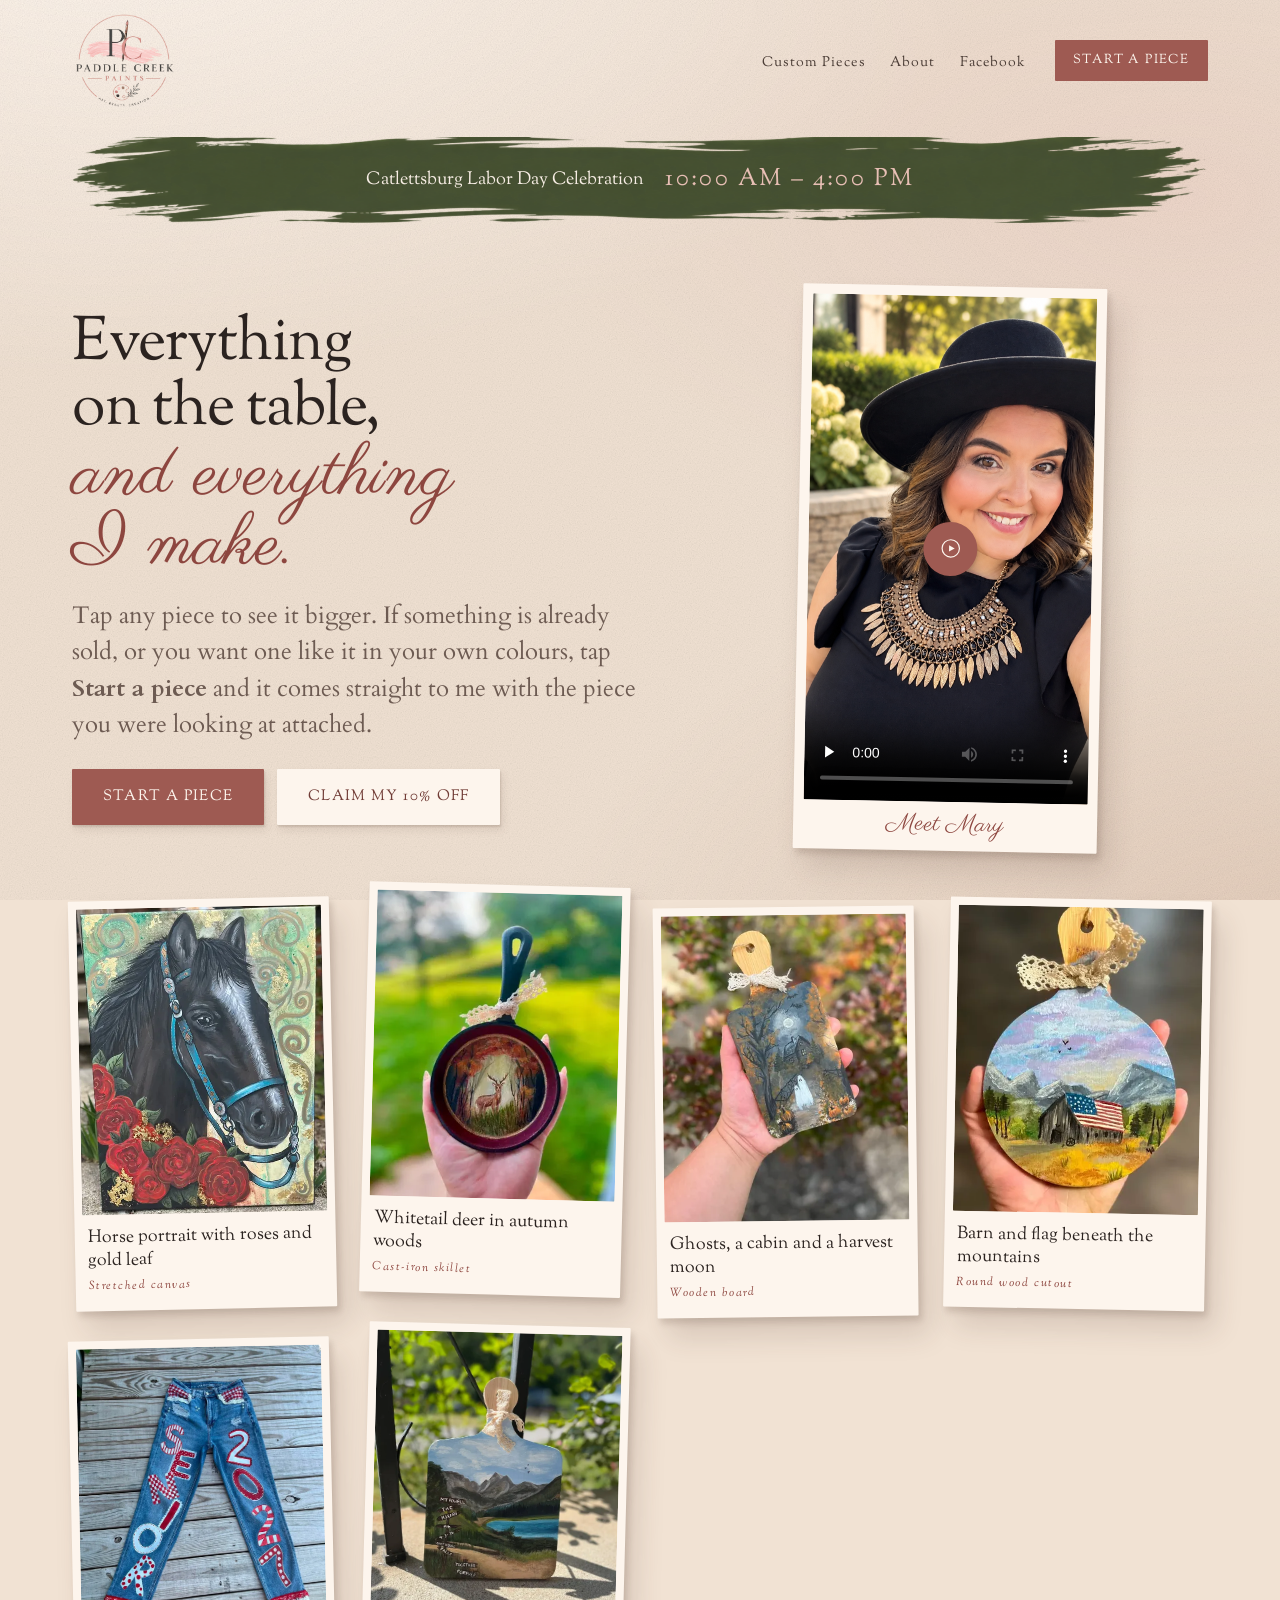
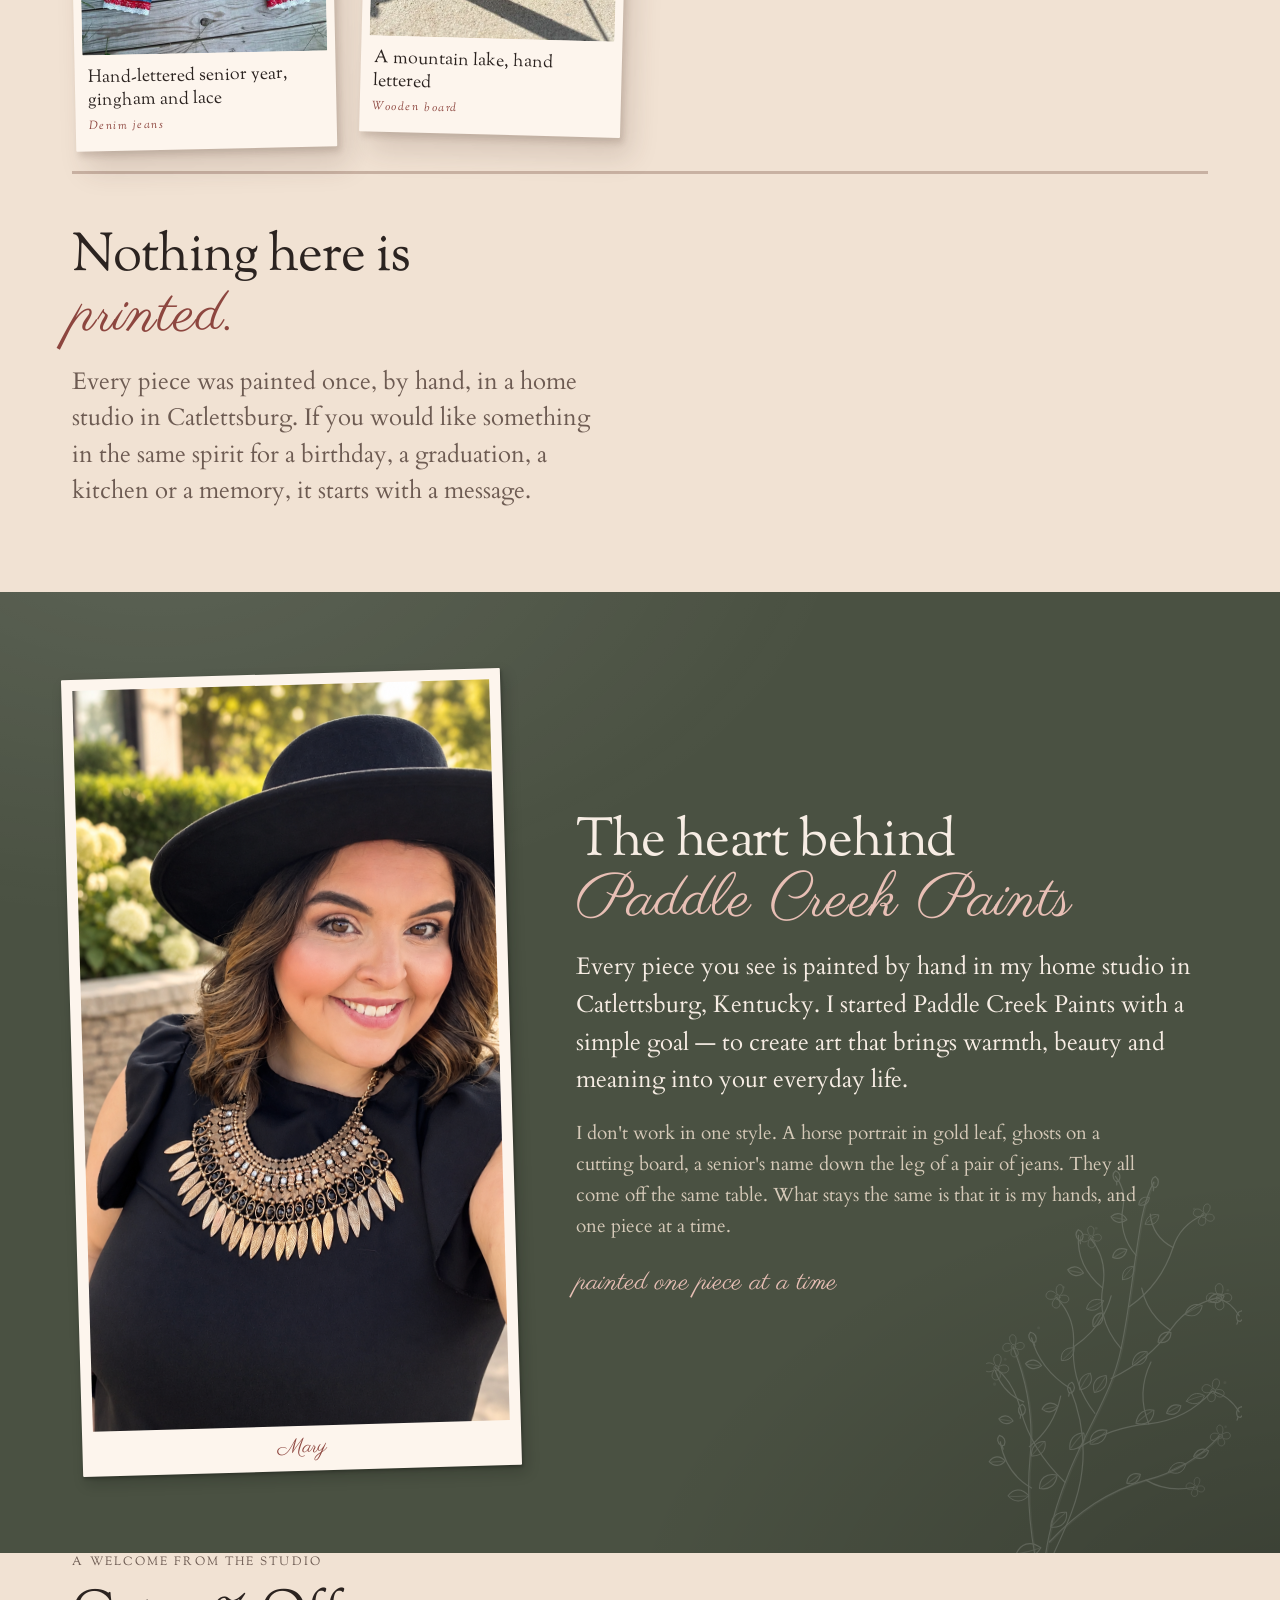
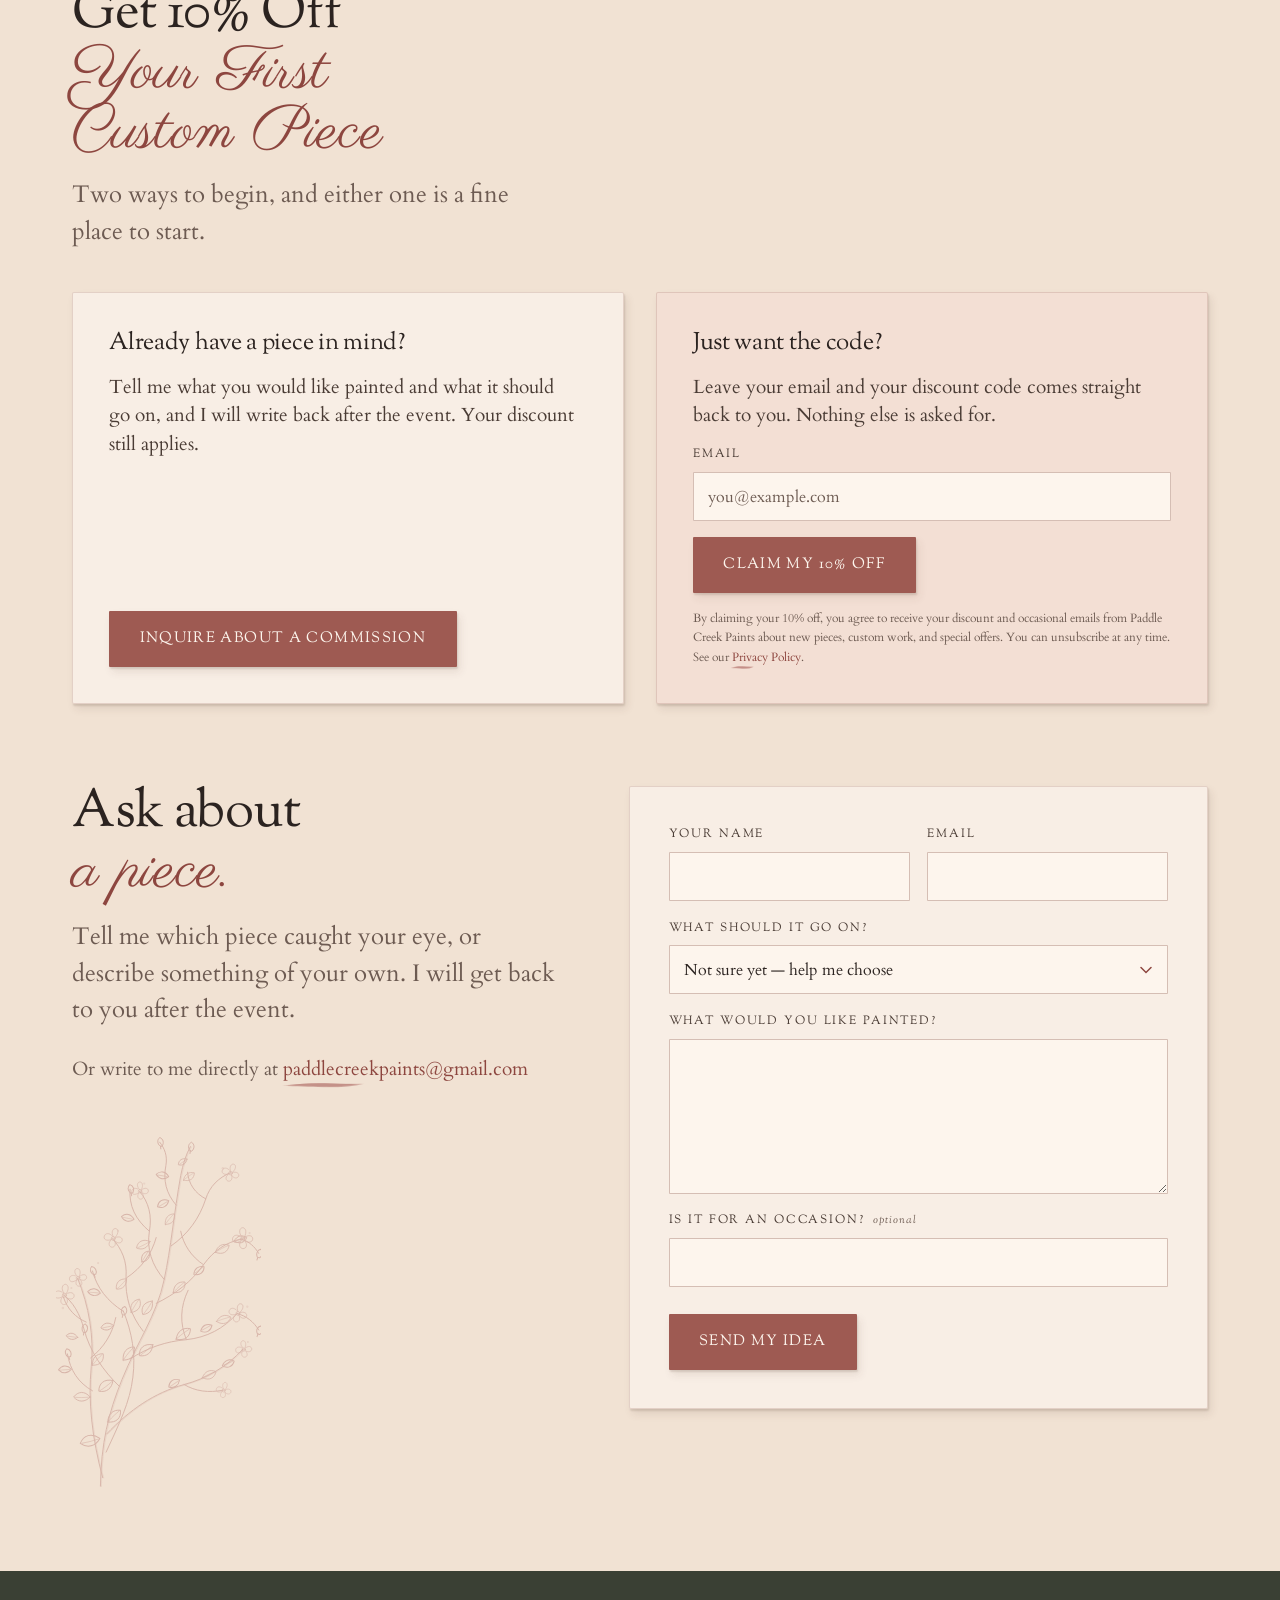
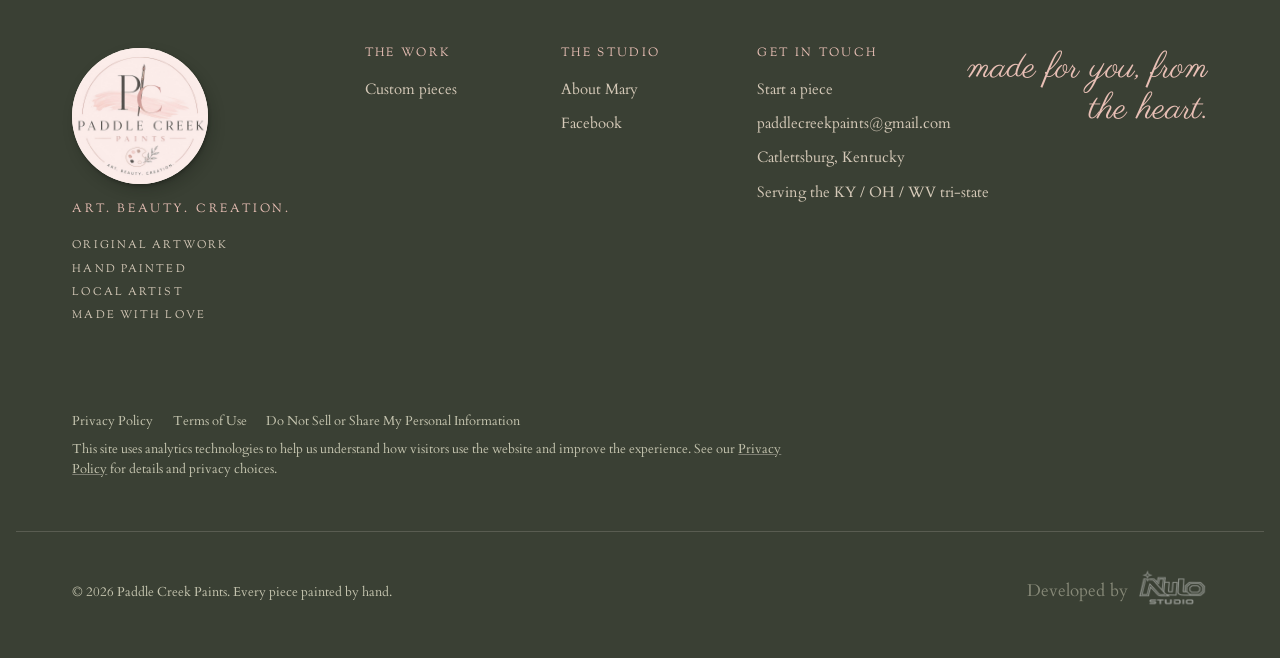
==== commit 59c2141d: "Complete PaddleCreekFair production build: funnels, video, legal/analytics, footer Configures the de" ====
--- a/index.html
+++ b/index.html
@@ -14,11 +14,10 @@
     >
 
     <!--
-        TODO — OWNER: the canonical host below is inferred from the supplied
-        contact address (hello@paddlecreekpaints.com). Change SITE in one place
-        here and in sitemap.xml if the live domain differs.
+        The site is deployed as the root document at paddlecreekpaints.com, not
+        as /fair.html — the canonical URL is the root and must stay that way.
     -->
-    <link rel="canonical" href="https://paddlecreekpaints.com/fair.html">
+    <link rel="canonical" href="https://paddlecreekpaints.com/">
 
     <meta name="theme-color" content="#f1e2d3">
 
@@ -27,8 +26,17 @@
     <meta property="og:type" content="website">
     <meta property="og:title" content="Paddle Creek Paints at the Catlettsburg Labor Day Celebration">
     <meta property="og:description" content="Browse the Paddle Creek Paints catalogue of hand-painted cast iron, wood, denim and canvas, and ask about a custom piece from the Catlettsburg Labor Day Celebration.">
-    <meta property="og:url" content="https://paddlecreekpaints.com/fair.html">
-    <meta property="og:image" content="https://paddlecreekpaints.com/images/logos/ogImage.jpg">
+    <meta property="og:url" content="https://paddlecreekpaints.com/">
+
+    <!--
+        The shared preview image is the square studio logo already published
+        with the site (1200 × 1200). It replaces an ogImage.jpg that was never
+        added to the repo and returned a 404 on every share.
+    -->
+    <meta property="og:image" content="https://paddlecreekpaints.com/images/logos/PaddleCreekPaints_logo.png">
+    <meta property="og:image:width" content="1200">
+    <meta property="og:image:height" content="1200">
+    <meta property="og:image:alt" content="The Paddle Creek Paints logo.">
     <meta property="og:locale" content="en_US">
 
     <meta name="twitter:card" content="summary_large_image">
@@ -175,36 +183,74 @@
                     with the piece you were looking at attached.
                 </p>
 
-                <a class="buttonPainted fairAction" href="#startAPiece">Start a piece</a>
+                <!--
+                    Both ways in, side by side, before the visitor starts browsing.
+                    Someone arriving from the QR code at the table sees immediately
+                    that they can either ask about a piece now, or take the 10% and
+                    come back to it later.
+                -->
+
+                <div class="fairHeroActions">
+
+                    <a class="buttonPainted fairAction" href="#startAPiece">Start a piece</a>
+
+                    <a class="buttonPainted buttonPaintedLight fairAction" href="#tenOffOffer">Claim My 10% Off</a>
+
+                </div>
 
             </div>
 
             <div class="fairHeroMedia">
 
                 <!--
-                    TODO — OWNER: no introduction video has been supplied yet. Replace this
-                    placeholder with a real embed or self-hosted video (autoplay is intentionally
-                    not used) once footage of Mary exists.
+                    Real footage of Mary, introducing herself. Self-hosted MP4 derived from
+                    graphics/videos/ArtistIntroVideo.MOV (the untouched original). The cover is
+                    the real artistPhoto — the same portrait used in the About section — so the
+                    initial state is never a random extracted video frame. No autoplay: the play
+                    button is the only way playback starts, and that click is what lets
+                    preload="none" keep the video itself unfetched until then, on a QR-code
+                    visitor's cellular connection.
                 -->
 
-                <figure class="heroVideoPlaceholder">
-
-                    <div class="heroVideoFrame">
-
-                        <span class="heroVideoIcon" aria-hidden="true">
-
-                            <svg viewBox="0 0 24 24" focusable="false">
-                                <circle cx="12" cy="12" r="10" fill="none" stroke="currentColor" stroke-width="1.4" />
-                                <path d="M10 8.3 16.5 12 10 15.7Z" fill="currentColor" />
-                            </svg>
-
-                        </span>
-
-                        <span class="heroVideoLabel">Meet Mary</span>
-
-                        <span class="heroVideoNote">Video coming soon</span>
+                <figure class="heroVideoCard">
+
+                    <div class="heroVideoStage">
+
+                        <video
+                            id="heroVideo"
+                            class="heroVideoFrame"
+                            poster="graphics/images/artistPhoto.png"
+                            controls
+                            playsinline
+                            preload="none"
+                            tabindex="-1"
+                            width="720"
+                            height="1280"
+                        >
+
+                            <source src="images/videos/artistIntroVideo.mp4" type="video/mp4">
+
+                            Your browser does not support embedded video. You can
+                            <a href="images/videos/artistIntroVideo.mp4">download Mary's introduction video</a> instead.
+
+                        </video>
+
+                        <button type="button" id="heroVideoPlayButton" class="heroVideoPlayButton" aria-label="Play Mary's introduction">
+
+                            <span class="heroVideoPlayIcon" aria-hidden="true">
+
+                                <svg viewBox="0 0 24 24" focusable="false">
+                                    <circle cx="12" cy="12" r="10" fill="none" stroke="currentColor" stroke-width="1.4" />
+                                    <path d="M10 8.3 16.5 12 10 15.7Z" fill="currentColor" />
+                                </svg>
+
+                            </span>
+
+                        </button>
 
                     </div>
+
+                    <figcaption class="heroVideoLabel">Meet Mary</figcaption>
 
                 </figure>
 
@@ -453,24 +499,16 @@
 
     <div class="aboutInner">
 
-        <!--
-            TODO — OWNER: a portrait of Mary has not been supplied yet. Replace the
-            placeholder frame below with a real photograph once one is available; the
-            framed treatment and shadow are already written.
-        -->
-
-        <figure class="aboutFigure aboutFigurePlaceholder">
-
-            <div class="aboutPortraitPlaceholder" aria-hidden="true">
-
-                <svg class="aboutPortraitIcon" viewBox="0 0 24 24" focusable="false">
-                    <path d="M12 12a4 4 0 1 0 0-8 4 4 0 0 0 0 8Z" />
-                    <path d="M4 20c1.4-4 4.4-6 8-6s6.6 2 8 6" />
-                </svg>
-
-                <span class="aboutPortraitNote">Portrait coming soon</span>
-
-            </div>
+        <figure class="aboutFigure">
+
+            <img
+                src="graphics/images/artistPhoto.png"
+                alt="Mary, the artist behind Paddle Creek Paints, in her home studio."
+                width="941"
+                height="1672"
+                loading="lazy"
+                decoding="async"
+            >
 
             <figcaption>Mary</figcaption>
 
@@ -505,6 +543,134 @@
 
 
 <!-- ============================================================
+     OFFER — 10% off the first custom piece
+
+     Two ways in, side by side. The left path is the existing
+     commission experience and only ever links down to it. The
+     right path asks for one thing: an email address. The code
+     itself is never shown here — it is assigned server-side and
+     arrives in the confirmation email.
+============================================================ -->
+
+<section class="offerSection" id="tenOffOffer">
+
+    <div class="offerInner">
+
+        <div class="offerWords">
+
+            <p class="offerEyebrow">A welcome from the studio</p>
+
+            <h2 class="sectionHeading offerHeading">
+                Get 10% Off
+                <em class="scriptLine">Your First Custom Piece</em>
+            </h2>
+
+            <p class="sectionLede">
+                Two ways to begin, and either one is a fine place to start.
+            </p>
+
+        </div>
+
+        <div class="offerPaths">
+
+            <article class="offerPath">
+
+                <h3 class="offerPathHeading">Already have a piece in mind?</h3>
+
+                <p class="offerPathNote">
+                    Tell me what you would like painted and what it should go on, and I will
+                    write back after the event. Your discount still applies.
+                </p>
+
+                <a class="buttonPainted offerPathAction" href="#startAPiece">
+                    Inquire About a Commission
+                </a>
+
+            </article>
+
+            <article class="offerPath offerPathClaim">
+
+                <h3 class="offerPathHeading">Just want the code?</h3>
+
+                <p class="offerPathNote">
+                    Leave your email and your discount code comes straight back to you.
+                    Nothing else is asked for.
+                </p>
+
+                <form class="offerForm" id="offerForm" novalidate data-clarity-mask="True">
+
+                    <label class="formField">
+
+                        <span class="formLabel">Email</span>
+
+                        <input
+                            class="formInput"
+                            type="email"
+                            name="offerEmail"
+                            id="offerEmail"
+                            autocomplete="email"
+                            inputmode="email"
+                            placeholder="you@example.com"
+                            required
+                        >
+
+                        <span class="formError" data-error-for="offerEmail" aria-live="polite"></span>
+
+                    </label>
+
+                    <!--
+                        Spam trap. Hidden from sight and from assistive technology, and
+                        skipped by the keyboard — a person never fills this in, so anything
+                        that arrives with it filled is discarded server-side.
+                    -->
+
+                    <div class="formTrap" aria-hidden="true">
+
+                        <label for="offerCompany">Company</label>
+
+                        <input
+                            type="text"
+                            id="offerCompany"
+                            name="honeypot"
+                            tabindex="-1"
+                            autocomplete="off"
+                        >
+
+                    </div>
+
+                    <button class="buttonPainted offerSubmit" type="submit">
+                        Claim My 10% Off
+                    </button>
+
+                    <p class="formDisclosure">
+                        By claiming your 10% off, you agree to receive your discount and
+                        occasional emails from Paddle Creek Paints about new pieces, custom
+                        work, and special offers. You can unsubscribe at any time. See our
+                        <a class="linkPainted" href="privacyPolicy.html">Privacy Policy</a>.
+                    </p>
+
+                    <p class="formStatus offerStatus" id="offerStatus" role="status" aria-live="polite"></p>
+
+                    <noscript>
+                        <p class="formNoscript">
+                            This needs JavaScript to send. Please write to
+                            <a href="mailto:paddlecreekpaints@gmail.com">paddlecreekpaints@gmail.com</a>
+                            instead and I will send your discount code by hand.
+                        </p>
+                    </noscript>
+
+                </form>
+
+            </article>
+
+        </div>
+
+    </div>
+
+</section>
+
+
+<!-- ============================================================
      COMMISSION — the inquiry form
 ============================================================ -->
 
@@ -525,7 +691,7 @@
 
             <p class="commissionDirect">
                 Or write to me directly at
-                <a class="linkPainted" href="mailto:hello@paddlecreekpaints.com">hello@paddlecreekpaints.com</a>
+                <a class="linkPainted" href="mailto:paddlecreekpaints@gmail.com">paddlecreekpaints@gmail.com</a>
             </p>
 
             <!--
@@ -547,12 +713,17 @@
         </div>
 
         <!--
-            TODO — OWNER: this form has no server endpoint. Until one exists, submitting opens
-            the visitor's own email client with the message pre-composed. Replace the handler in
-            js/siteJS.js with a real endpoint when the backend is chosen.
+            This form posts to the Google Apps Script Web App as a
+            'commissionInquiry', which records it in the CommissionLeads sheet and
+            sends two emails: an acknowledgement to the visitor and the full detail
+            to Mary. It is a separate funnel from the 10% offer below — different
+            sheet, different emails, and no discount code.
+
+            Until the endpoint is configured in js/siteJS.js it falls back to
+            opening the visitor's own mail client, and says so.
         -->
 
-        <form class="commissionForm" id="commissionForm" novalidate>
+        <form class="commissionForm" id="commissionForm" novalidate data-clarity-mask="True">
 
             <p class="formPieceRef" id="formPieceRef" hidden>
 
@@ -654,6 +825,22 @@
 
             </label>
 
+            <!-- Same spam trap as the offer form: never seen, never focusable. -->
+
+            <div class="formTrap" aria-hidden="true">
+
+                <label for="commissionCompany">Company</label>
+
+                <input
+                    type="text"
+                    id="commissionCompany"
+                    name="honeypot"
+                    tabindex="-1"
+                    autocomplete="off"
+                >
+
+            </div>
+
             <button class="buttonPainted commissionSubmit" type="submit">Send my idea</button>
 
             <p class="formStatus" id="formStatus" role="status" aria-live="polite"></p>
@@ -661,7 +848,7 @@
             <noscript>
                 <p class="formNoscript">
                     This form needs JavaScript to open your email app. Please write to
-                    <a href="mailto:hello@paddlecreekpaints.com">hello@paddlecreekpaints.com</a>
+                    <a href="mailto:paddlecreekpaints@gmail.com">paddlecreekpaints@gmail.com</a>
                     instead, and tell me what you would like painted and what it should go on.
                 </p>
             </noscript>
@@ -743,7 +930,7 @@
 
                 <ul>
                     <li><a href="#startAPiece">Start a piece</a></li>
-                    <li><a href="mailto:hello@paddlecreekpaints.com">hello@paddlecreekpaints.com</a></li>
+                    <li><a href="mailto:paddlecreekpaints@gmail.com">paddlecreekpaints@gmail.com</a></li>
                     <li class="footerPlain">Catlettsburg, Kentucky</li>
                     <li class="footerPlain">Serving the KY / OH / WV tri-state</li>
                 </ul>
@@ -753,6 +940,22 @@
         </nav>
 
         <p class="footerScript">made for you, from the heart.</p>
+
+        <div class="footerLegalArea">
+
+            <nav class="footerLegalLinks" aria-label="Legal">
+                <a href="privacyPolicy.html">Privacy Policy</a>
+                <a href="termsOfUse.html">Terms of Use</a>
+                <a href="doNotSell.html">Do Not Sell or Share My Personal Information</a>
+            </nav>
+
+            <p class="footerAnalyticsNotice">
+                This site uses analytics technologies to help us understand how visitors use the
+                website and improve the experience. See our
+                <a href="privacyPolicy.html">Privacy Policy</a> for details and privacy choices.
+            </p>
+
+        </div>
 
     </div>
 
@@ -875,6 +1078,15 @@
 </div>
 
 
+<!--
+    GA4 and Microsoft Clarity are configured (or not) in one place:
+    js/analyticsConfig.js. Both stay completely inert — no script tag is
+    even inserted — until a real ID is pasted in there. See that file for
+    the two things to fill in, and docs/progress.md for the analytics
+    section covering what is and isn't collected yet.
+-->
+<script src="js/analyticsConfig.js"></script>
+
 <script src="js/siteJS.js"></script>
 
 </body>
--- a/css/styleIndex.css
+++ b/css/styleIndex.css
@@ -1796,11 +1796,13 @@
 
     width: 100%;
 
-    aspect-ratio: 1 / 1;
+    /* Matches artistPhoto.png's real 941x1672 pixel ratio, so cover has
+       nothing to crop — the whole source photograph renders, edge to
+       edge, instead of a windowed slice of it. */
+
+    aspect-ratio: 941 / 1672;
 
     object-fit: cover;
-
-    object-position: 50% 42%;
 
 }
 
@@ -2681,6 +2683,8 @@
 
     color: var(--inkSoftOnSage);
 
+    white-space: nowrap;
+
 }
 
 .footerScript
@@ -2695,6 +2699,62 @@
     color: var(--blush);
 
     text-align: right;
+
+}
+
+/* Sits inside .footerInner, beneath the brand/nav/signature columns and
+   above .footerLegal's divider — legal links and the analytics notice are
+   secondary to the primary footer nav, but still part of the "content"
+   footer, not the closing attribution strip below the line. */
+
+.footerLegalArea
+{
+
+    grid-column: 1 / -1;
+
+    display: flex;
+
+    flex-direction: column;
+
+    gap: 0.5rem;
+
+    margin-top: clamp(1.5rem, 3vw, 2.25rem);
+
+}
+
+.footerAnalyticsNotice
+{
+
+    max-width: 46rem;
+
+    font-size: 0.82rem;
+
+    line-height: 1.5;
+
+    color: var(--sageFaint);
+
+}
+
+.footerAnalyticsNotice a
+{
+
+    color: var(--sageFaint);
+
+    text-decoration: underline;
+
+    text-decoration-color: rgba(247, 237, 228, 0.35);
+
+    transition: color 180ms var(--ease);
+
+}
+
+.footerAnalyticsNotice a:hover,
+.footerAnalyticsNotice a:focus-visible
+{
+
+    color: var(--inkOnDark);
+
+    text-decoration-color: var(--rose);
 
 }
 
@@ -2730,6 +2790,44 @@
     line-height: 1.5;
 
     color: var(--sageFaint);
+
+}
+
+.footerLegalLinks
+{
+
+    display: flex;
+
+    flex-wrap: wrap;
+
+    gap: 0.4rem 1.2rem;
+
+    font-size: 0.82rem;
+
+    line-height: 1.5;
+
+}
+
+.footerLegalLinks a
+{
+
+    color: var(--sageFaint);
+
+    text-decoration: none;
+
+    transition: color 180ms var(--ease);
+
+}
+
+.footerLegalLinks a:hover,
+.footerLegalLinks a:focus-visible
+{
+
+    color: var(--inkOnDark);
+
+    text-decoration: underline;
+
+    text-decoration-color: var(--rose);
 
 }
 
@@ -2997,6 +3095,19 @@
 }
 
 body.isViewerOpen
+{
+
+    overflow: hidden;
+
+}
+
+/* The full-screen mobile menu locks the page the same way the piece viewer
+   does. overflow:hidden is deliberate over the position:fixed technique —
+   it holds the scroll position rather than resetting it, so closing the menu
+   (or following an in-page anchor out of it) lands exactly where it should
+   with nothing to restore. */
+
+body.isNavOpen
 {
 
     overflow: hidden;
@@ -3264,6 +3375,45 @@
 
     }
 
+    /* ── The full-screen menu ──
+
+       The panel is position:fixed and must resolve against the viewport, not
+       against the header. What used to trap it was NOT the sticky header —
+       verified in Chrome — it was the header's own backdrop-filter, which
+       makes any element a containing block for its fixed descendants. So the
+       blur is dropped for exactly as long as the menu is open; the panel's
+       own cream fills the header strip in its place, which is why the
+       background can go transparent rather than being restated here. */
+
+    .siteHeader.navOpen
+    {
+
+        background-color: transparent;
+
+        -webkit-backdrop-filter: none;
+
+        backdrop-filter: none;
+
+        box-shadow: none;
+
+    }
+
+    /* The mark and the toggle are siblings of the panel inside .headerInner,
+       so a stacking order is all it takes to keep both sitting on top of the
+       open menu. The toggle never moves between states — it is the same
+       button in the same place, and only the three bars inside it animate
+       into the X. */
+
+    .brandLockup,
+    .menuToggle
+    {
+
+        position: relative;
+
+        z-index: 60;
+
+    }
+
     .primaryNav
     {
 
@@ -3271,90 +3421,131 @@
 
         top: 0;
 
+        left: 0;
+
         right: 0;
 
-        bottom: 0;
-
-        z-index: 50;
+        z-index: 45;
+
+        height: 100vh;
+
+        height: 100dvh;
 
         flex-direction: column;
 
-        align-items: flex-start;
+        align-items: stretch;
+
+        justify-content: flex-start;
+
+        gap: 0;
+
+        /* Clears the header so the first link never hides behind the mark. */
+
+        padding: clamp(7rem, 18vw, 9rem) var(--gutter) 3rem;
+
+        overflow-y: auto;
+
+        overscroll-behavior: contain;
+
+        background-color: var(--wallBase);
+
+        background-image: var(--grain);
+
+        background-size: 180px 180px;
+
+        /* Drawn down out of the top of the viewport, not in from the side. */
+
+        transform: translateY(-100%);
+
+        visibility: hidden;
+
+        pointer-events: none;
+
+        /* visibility is a discrete property: left to transition normally it
+           flips at the halfway point, which would leave the panel unfocusable
+           for the first half of the opening slide. Stepping it at 0s on the
+           way in (and holding it until the slide finishes on the way out)
+           means the panel is focusable the instant it starts opening, and
+           still animates all the way closed. */
+
+        transition:
+            transform 420ms var(--ease),
+            visibility 0s linear 420ms;
+
+    }
+
+    .primaryNav.isOpen
+    {
+
+        transform: translateY(0);
+
+        visibility: visible;
+
+        pointer-events: auto;
+
+        transition:
+            transform 420ms var(--ease),
+            visibility 0s linear 0s;
+
+    }
+
+    .primaryNavList
+    {
+
+        flex-direction: column;
+
+        align-items: stretch;
+
+        gap: 0;
+
+        width: 100%;
+
+    }
+
+    .primaryNavList li
+    {
+
+        width: 100%;
+
+        border-bottom: 1px solid rgba(var(--ruleInk), 0.18);
+
+    }
+
+    .primaryNavList a
+    {
+
+        display: flex;
+
+        align-items: center;
+
+        min-height: 3.5rem;
+
+        padding: 0.9rem 0;
+
+        font-size: 1.5rem;
+
+        color: var(--inkDeep);
+
+        letter-spacing: 0.02em;
+
+        white-space: normal;
+
+    }
+
+    .navAction
+    {
+
+        display: flex;
+
+        align-items: center;
 
         justify-content: center;
 
-        gap: 2rem;
-
-        width: min(21rem, 86vw);
-
-        padding: 2rem;
-
-        overflow-y: auto;
-
-        background-color: var(--wallBase);
-
-        background-image: var(--grain);
-
-        background-size: 180px 180px;
-
-        box-shadow: -18px 0 50px rgba(var(--shadowInk), 0.28);
-
-        transform: translateX(100%);
-
-        visibility: hidden;
-
-        pointer-events: none;
-
-        transition:
-            transform 380ms var(--ease),
-            visibility 380ms var(--ease);
-
-    }
-
-    .primaryNav.isOpen
-    {
-
-        transform: translateX(0);
-
-        visibility: visible;
-
-        pointer-events: auto;
-
-    }
-
-    .primaryNavList
-    {
-
-        flex-direction: column;
-
-        align-items: flex-start;
-
-        gap: 1.35rem;
-
-        width: 100%;
-
-    }
-
-    .primaryNavList li
-    {
-
-        width: 100%;
-
-    }
-
-    .primaryNavList a
-    {
-
-        font-size: 1.32rem;
-
-        letter-spacing: 0.02em;
-
-    }
-
-    .navAction
-    {
-
-        font-size: 0.86rem;
+        min-height: 3.5rem;
+
+        margin-top: 2.25rem;
+
+        font-size: 0.95rem;
 
     }
 
@@ -4925,7 +5116,7 @@
 .devCreditLabel
 {
 
-    font-size: 0.82rem;
+    font-size: 1.05rem;
 
     line-height: 1.5;
 
@@ -4940,7 +5131,7 @@
 
     width: auto;
 
-    height: 2.1rem;
+    height: 4.375rem;
 
     object-fit: contain;
 
--- a/css/stylePages.css
+++ b/css/stylePages.css
@@ -10,22 +10,39 @@
    VENDOR FAIR — built for a phone at the table
 ============================================================ */
 
-/* The announcement band is a real painted brush stroke, not a CSS shape. The
-   complete image is shown at its natural aspect ratio — no cropping, no
-   stretching — inset within the viewport so the painted ends and a sliver of
-   cream page background are both visible. .fairBarBrushWrap centers the
-   stroke and gives it a legibility floor for narrow phones (where the image
-   alone would render too short for two lines of text); the image is always
-   vertically centered within that box, so .fairBarInner — which shares that
-   same centering — lands on the stroke's solid, symmetric middle band rather
-   than its frayed top or bottom edge. */
+/* The announcement band is a real painted brush stroke, not a CSS shape.
+   Never cropped horizontally: the bristled left and right ends stay whole at
+   every width, with a sliver of cream page background either side.
+
+   The one measurement everything here is built on: in the PNG (3200 × 300),
+   the stroke is only fully opaque across the text's horizontal span between
+   y49 and y237 — the **middle 63% of the rendered image height**, centred at
+   47.7%. Above and below that is frayed, semi-transparent bristle. Text
+   placed outside that band sits on cream, not green, and becomes unreadable.
+   Both treatments below exist to keep the announcement inside that 63%.
+
+   Desktop (> 1024px) — the event and the time sit on ONE centred line, so
+   the band only has to clear a single line of type. The stroke is therefore
+   flattened from its natural 32:3 to 41:3, about 22% less vertical presence,
+   which removes the dead green that used to sit above and below the text.
+   Flattening (rather than narrowing) is what preserves the painted ends and
+   the cream side margins unchanged.
+
+   Mobile (≤ 1024px) — the announcement is deliberately TWO centred lines,
+   and at phone widths the natural stroke renders far too short to hold them
+   (≈35px of image, ≈22px of band, against ≈42px of text). So the
+   relationship inverts: .fairBarInner becomes the in-flow element that sizes
+   the wrap, and the stroke is stretched behind it to fill. The brush is then
+   always exactly as tall as the words need, at every width, with no
+   per-breakpoint height table to maintain. Its vertical padding is what
+   holds both lines inside the 63% band. */
 
 .fairBar
 {
 
     position: relative;
 
-    padding: clamp(0.9rem, 2vw, 1.3rem) 0;
+    padding: clamp(0.6rem, 1.4vw, 0.95rem) 0;
 
 }
 
@@ -40,12 +57,14 @@
 
     justify-content: center;
 
-    width: 95vw;
-
-    min-height: clamp(3.5rem, 9vw, 4.75rem);
+    width: 92vw;
+
+    min-height: 2.75rem;
 
     margin: 0 auto;
 
+    overflow: hidden;
+
 }
 
 .fairBarBrushImage
@@ -57,6 +76,14 @@
 
     height: auto;
 
+    /* The PNG's own ratio is 32/3. Flattening it to 41/3 takes ~22% off the
+       rendered height without touching the width, so the painted ends and the
+       cream side margins are exactly where they were. */
+
+    aspect-ratio: 41 / 3;
+
+    object-fit: fill;
+
     pointer-events: none;
 
     user-select: none;
@@ -74,13 +101,13 @@
 
     display: flex;
 
-    flex-wrap: wrap;
+    flex-direction: row;
 
     align-items: center;
 
     justify-content: center;
 
-    gap: 0.2rem 1rem;
+    gap: clamp(0.75rem, 1.7vw, 1.5rem);
 
     padding: 0 9%;
 
@@ -93,12 +120,14 @@
 
     font-family: var(--fontDisplay);
 
-    font-size: 1.1rem;
-
-    line-height: 1.2;
+    font-size: clamp(0.78rem, 3.6vw, 1.15rem);
+
+    line-height: 1.15;
 
     color: var(--inkOnDark);
 
+    white-space: nowrap;
+
 }
 
 .fairBarTime
@@ -106,13 +135,17 @@
 
     font-family: var(--fontDisplay);
 
-    font-size: var(--stepLabel);
+    font-size: clamp(0.95rem, 4.6vw, 1.5rem);
+
+    line-height: 1.15;
 
     color: var(--blush);
 
-    letter-spacing: 0.2em;
+    letter-spacing: 0.1em;
 
     text-transform: uppercase;
+
+    white-space: nowrap;
 
 }
 
@@ -196,6 +229,25 @@
 
 }
 
+/* ── The two ways in ──
+   Both paths sit together above the catalogue. They are not a
+   primary/secondary pair in importance — one is "ask now", the other is
+   "keep in touch" — but the painted button and its lighter twin already
+   read as a matched set in this system, so no new treatment is invented. */
+
+.fairHeroActions
+{
+
+    display: flex;
+
+    flex-wrap: wrap;
+
+    align-items: center;
+
+    gap: 0.85rem;
+
+}
+
 .fairHeroWords .fairAction
 {
 
@@ -203,12 +255,21 @@
 
 }
 
-.heroVideoPlaceholder
+.heroVideoCard
 {
 
     margin: 0;
 
-    padding: 0.6rem 0.6rem 1rem;
+    /* Same footprint as .heroVideoFrame's old landscape placeholder cap
+       so the real, portrait-shaped video can't balloon the hero row —
+       a phone-shot selfie video reads as intentional at phone width,
+       not stretched to fill a column sized for a landscape clip. */
+
+    max-width: 19rem;
+
+    margin-inline: auto;
+
+    padding: 0.6rem 0.6rem 0;
 
     background-color: var(--wallHigh);
 
@@ -220,154 +281,349 @@
 
 }
 
+.heroVideoStage
+{
+
+    position: relative;
+
+}
+
 .heroVideoFrame
 {
 
+    /* Matches the encoded file's real 720x1280 pixel ratio (9/16) —
+       Mary's footage is a vertical phone recording, so the frame is
+       shaped to it rather than cropping it into a landscape box.
+       artistPhoto.png (941x1672, ratio 0.5628) is close enough to that
+       same 9/16 (0.5625) that object-fit: cover crops next to nothing
+       of it either, before playback ever starts. */
+
+    display: block;
+
+    width: 100%;
+
+    height: auto;
+
+    aspect-ratio: 9 / 16;
+
+    object-fit: cover;
+
+    background-color: var(--wallBase);
+
+    border-radius: 1px;
+
+}
+
+/* The button covers the whole frame — a generous, forgiving tap target,
+   not just the small visible circle — and sits above the video only
+   until playback begins. Its own background stays transparent so the
+   poster (artistPhoto) shows through underneath, unobstructed. */
+
+.heroVideoPlayButton
+{
+
+    position: absolute;
+
+    inset: 0;
+
+    display: grid;
+
+    place-items: center;
+
+    width: 100%;
+
+    height: 100%;
+
+    padding: 0;
+
+    background-color: transparent;
+
+    border: 0;
+
+    border-radius: 1px;
+
+    cursor: pointer;
+
+}
+
+.heroVideoPlayButton[hidden]
+{
+
+    display: none;
+
+}
+
+.heroVideoPlayIcon
+{
+
+    display: grid;
+
+    place-items: center;
+
+    width: 3.4rem;
+
+    height: 3.4rem;
+
+    color: var(--wallHigh);
+
+    background-color: var(--roseDeep);
+
+    border-radius: 50%;
+
+    box-shadow: var(--shadowLedge);
+
+    transition: transform 180ms var(--ease);
+
+}
+
+.heroVideoPlayButton:hover .heroVideoPlayIcon,
+.heroVideoPlayButton:focus-visible .heroVideoPlayIcon
+{
+
+    transform: scale(1.08);
+
+}
+
+.heroVideoPlayIcon svg
+{
+
+    width: 1.3rem;
+
+    height: 1.3rem;
+
+}
+
+.heroVideoLabel
+{
+
+    display: block;
+
+    padding: 0.7rem 0 0.85rem;
+
+    font-family: var(--fontScript);
+
+    font-size: 1.5rem;
+
+    line-height: 1;
+
+    color: var(--roseInk);
+
+    text-align: center;
+
+}
+
+
+/* ============================================================
+   OFFER — 10% off the first custom piece
+
+   Sits between the sage About wall and the cream commission
+   section, so it stays on the cream wall and reads as part of
+   the same room rather than a banner dropped on top of it.
+
+   The two paths are deliberately the same weight: one is not a
+   lesser version of the other. They are two cards on the same
+   shelf, sharing the commission form's card treatment so the
+   whole lower half of the page feels like one surface.
+============================================================ */
+
+.offerSection
+{
+
+    padding: 0 0 var(--sectionPad);
+
+}
+
+.offerInner
+{
+
+    max-width: var(--shellMax);
+
+    margin: 0 auto;
+
+    padding: 0 var(--gutter);
+
+}
+
+.offerWords
+{
+
+    max-width: 46ch;
+
+    margin-bottom: clamp(1.8rem, 3.4vw, 2.6rem);
+
+}
+
+/* ── The eyebrow: the same small caps label used on the piece
+      tickets and the placeholder notes ── */
+
+.offerEyebrow
+{
+
+    margin-bottom: 0.9rem;
+
+    font-family: var(--fontDisplay);
+
+    font-size: var(--stepLabel);
+
+    color: var(--inkSoft);
+
+    letter-spacing: 0.18em;
+
+    text-transform: uppercase;
+
+}
+
+.offerHeading
+{
+
+    margin-bottom: 0.9rem;
+
+}
+
+
+/* ── The two paths ── */
+
+.offerPaths
+{
+
+    display: grid;
+
+    grid-template-columns: repeat(2, minmax(0, 1fr));
+
+    align-items: start;
+
+    gap: clamp(1.2rem, 2.6vw, 2rem);
+
+}
+
+.offerPath
+{
+
     display: flex;
 
     flex-direction: column;
 
-    align-items: center;
-
-    justify-content: center;
-
-    gap: 0.7rem;
-
-    aspect-ratio: 16 / 10;
-
-    background-color: var(--wallBase);
-
-    background-image: var(--grain);
-
-    background-size: 180px 180px;
-
-    border-radius: 1px;
-
-}
-
-.heroVideoIcon
-{
-
-    display: grid;
-
-    place-items: center;
-
-    width: 3.4rem;
-
-    height: 3.4rem;
-
-    color: var(--wallHigh);
-
-    background-color: var(--roseDeep);
-
-    border-radius: 50%;
+    gap: 0.9rem;
+
+    height: 100%;
+
+    padding: clamp(1.5rem, 2.8vw, 2.3rem);
+
+    background-color: rgba(251, 243, 236, 0.72);
+
+    border: 1px solid rgba(157, 112, 100, 0.24);
+
+    border-radius: 2px;
 
     box-shadow: var(--shadowLedge);
 
 }
 
-.heroVideoIcon svg
-{
-
-    width: 1.3rem;
-
-    height: 1.3rem;
-
-}
-
-.heroVideoLabel
-{
-
-    font-family: var(--fontScript);
-
-    font-size: 1.5rem;
-
-    line-height: 1;
-
-    color: var(--roseInk);
-
-}
-
-.heroVideoNote
+/* The claim card carries the one action on the page that leaves
+   the site, so it gets the blush wash to set it apart without
+   raising it onto a different rung of the depth ladder. */
+
+.offerPathClaim
+{
+
+    background-color: rgba(246, 221, 214, 0.46);
+
+}
+
+.offerPathHeading
 {
 
     font-family: var(--fontDisplay);
 
-    font-size: var(--stepLabel);
-
-    color: var(--inkSoft);
-
-    letter-spacing: 0.18em;
-
-    text-transform: uppercase;
-
-}
-
-
-/* ============================================================
-   ABOUT — portrait placeholder
-============================================================ */
-
-.aboutPortraitPlaceholder
+    font-size: var(--stepSub);
+
+    line-height: 1.25;
+
+    color: var(--inkDeep);
+
+}
+
+.offerPathNote
+{
+
+    margin: 0;
+
+    font-size: var(--stepBody);
+
+    line-height: 1.55;
+
+    color: var(--inkBody);
+
+}
+
+/* Both actions sit on the bottom edge of their card, so the two
+   buttons line up however unevenly the copy above them wraps. */
+
+.offerPathAction
+{
+
+    align-self: start;
+
+    margin-top: auto;
+
+}
+
+
+/* ── The claim form ── */
+
+.offerForm
 {
 
     display: flex;
 
     flex-direction: column;
 
-    align-items: center;
-
-    justify-content: center;
-
-    gap: 0.6rem;
-
-    width: 100%;
-
-    aspect-ratio: 1 / 1;
-
-    background-color: var(--wallBase);
-
-    background-image: var(--grain);
-
-    background-size: 180px 180px;
-
-    border: 1px dashed rgba(var(--ruleInk), 0.35);
-
-    border-radius: 1px;
-
-}
-
-.aboutPortraitIcon
-{
-
-    width: 2.6rem;
-
-    height: 2.6rem;
-
-    fill: none;
-
-    stroke: var(--inkSoft);
-
-    stroke-width: 1.3;
-
-    stroke-linecap: round;
-
-    stroke-linejoin: round;
-
-}
-
-.aboutPortraitNote
-{
-
-    font-family: var(--fontDisplay);
-
-    font-size: var(--stepLabel);
-
-    color: var(--inkSoft);
-
-    letter-spacing: 0.16em;
-
-    text-transform: uppercase;
+    gap: 1rem;
+
+    margin-top: auto;
+
+}
+
+.offerSubmit
+{
+
+    align-self: start;
+
+}
+
+.offerSubmit:disabled
+{
+
+    cursor: progress;
+
+    opacity: 0.62;
+
+}
+
+/* The spam trap, and the reason the claim card still counts as a
+   one-field form: this is moved right off the canvas rather than
+   hidden with display:none, which the crawlers worth trapping
+   check for. Nothing here is visible, focusable or clickable —
+   the input itself is moved, not just its wrapper, so it has no
+   on-screen box of its own. */
+
+.formTrap,
+.formTrap input
+{
+
+    position: absolute;
+
+    left: -9999px;
+
+    width: 1px;
+
+    height: 1px;
+
+    overflow: hidden;
+
+    opacity: 0;
+
+    pointer-events: none;
 
 }
 
@@ -375,10 +631,63 @@
 @media (max-width: 1024px)
 {
 
+    /* ── The announcement, rebuilt for a phone ──
+       The stroke stops driving the height and starts following it. See the
+       long note at the top of this file for the 63%-band measurement all of
+       these numbers come from. */
+
+    .fairBar
+    {
+
+        /* Clear cream between the sticky cream header and the now much
+           heavier green stroke, so the two never read as one block. */
+
+        padding: clamp(1rem, 3.4vw, 1.4rem) 0;
+
+    }
+
     .fairBarBrushWrap
     {
 
-        width: 97vw;
+        width: 95vw;
+
+        min-height: 0;
+
+    }
+
+    .fairBarBrushImage
+    {
+
+        position: absolute;
+
+        inset: 0;
+
+        width: 100%;
+
+        height: 100%;
+
+        aspect-ratio: auto;
+
+        object-fit: fill;
+
+    }
+
+    .fairBarInner
+    {
+
+        position: relative;
+
+        inset: auto;
+
+        flex-direction: column;
+
+        gap: 0.35rem;
+
+        /* This padding is the whole mechanism: it is what keeps both lines
+           inside the stroke's opaque middle 63%. Anything below ~0.36 × the
+           text block's own height puts the time line back on the cream. */
+
+        padding: clamp(1.15rem, 4.6vw, 1.55rem) 9%;
 
     }
 
@@ -395,6 +704,18 @@
     {
 
         max-width: 28rem;
+
+    }
+
+    /* Two cards side by side stop earning their keep once each
+       one is narrower than its own copy, so they stack. */
+
+    .offerPaths
+    {
+
+        grid-template-columns: minmax(0, 1fr);
+
+        max-width: 34rem;
 
     }
 
@@ -427,4 +748,249 @@
 
     }
 
-}
+    /* Same reasoning as .fairAction above: read one-handed at the
+       table, so both offer actions become full-width tap targets. */
+
+    .offerPathAction,
+    .offerSubmit
+    {
+
+        display: flex;
+
+        align-self: stretch;
+
+        width: 100%;
+
+        padding-block: 1.1rem;
+
+    }
+
+}
+
+
+/* ============================================================
+   OFFER FORM — marketing consent disclosure
+
+   The one thing the discount form actually asks for in exchange for a
+   visible field: agreement to receive occasional marketing email as well
+   as the discount itself. Sits directly beneath the CTA — visible before
+   anyone submits, never buried only inside the Privacy Policy — but stays
+   fine print: smaller and quieter than the surrounding copy so it does not
+   compete with the button for attention.
+============================================================ */
+
+.formDisclosure
+{
+
+    margin: 0;
+
+    font-size: 0.78rem;
+
+    line-height: 1.55;
+
+    color: var(--inkSoft);
+
+}
+
+.formDisclosure .linkPainted
+{
+
+    white-space: nowrap;
+
+}
+
+
+/* ============================================================
+   LEGAL PAGES — Privacy Policy / Terms of Use / Do Not Sell
+
+   One shared, lightweight article layout for all three standalone legal
+   pages. Same header, same footer, same cream ground and serif body type
+   as the rest of the site — these are meant to read as part of Paddle
+   Creek Paints, not a bolted-on generic legal template.
+============================================================ */
+
+.legalSection
+{
+
+    padding: clamp(2.6rem, 5vw, 4rem) 0 var(--sectionPad);
+
+}
+
+.legalInner
+{
+
+    max-width: 46rem;
+
+    margin: 0 auto;
+
+    padding: 0 var(--gutter);
+
+}
+
+.legalBackLink
+{
+
+    display: inline-block;
+
+    margin-bottom: 1.8rem;
+
+    font-size: 0.85rem;
+
+}
+
+.legalEyebrow
+{
+
+    margin-bottom: 0.9rem;
+
+    font-family: var(--fontDisplay);
+
+    font-size: var(--stepLabel);
+
+    color: var(--inkSoft);
+
+    letter-spacing: 0.18em;
+
+    text-transform: uppercase;
+
+}
+
+.legalHeading
+{
+
+    max-width: 22ch;
+
+    margin-bottom: 0.6rem;
+
+}
+
+.legalUpdated
+{
+
+    margin-bottom: 2.2rem;
+
+    font-size: 0.9rem;
+
+    font-style: italic;
+
+    color: var(--inkSoft);
+}
+
+.legalArticle
+{
+
+    max-width: 68ch;
+
+}
+
+.legalArticle > * + *
+{
+
+    margin-top: 1.15rem;
+
+}
+
+.legalArticle h2
+{
+
+    margin-top: 2.4rem;
+
+    font-family: var(--fontDisplay);
+
+    font-size: var(--stepSubhead);
+
+    color: var(--inkDeep);
+
+}
+
+.legalArticle h2:first-child
+{
+
+    margin-top: 0;
+
+}
+
+.legalArticle h3
+{
+
+    margin-top: 1.8rem;
+
+    font-family: var(--fontDisplay);
+
+    font-size: var(--stepSub);
+
+    color: var(--inkDeep);
+
+}
+
+.legalArticle p,
+.legalArticle li
+{
+
+    color: var(--inkBody);
+
+}
+
+.legalArticle ul
+{
+
+    list-style: disc;
+
+    padding-left: 1.4rem;
+
+}
+
+.legalArticle li + li
+{
+
+    margin-top: 0.5rem;
+
+}
+
+.legalArticle strong
+{
+
+    color: var(--inkDeep);
+
+}
+
+.legalArticle .linkPainted
+{
+
+    white-space: normal;
+
+}
+
+.legalNote
+{
+
+    margin-top: 2.6rem;
+
+    padding: 1.1rem 1.3rem;
+
+    font-size: 0.88rem;
+
+    line-height: 1.55;
+
+    color: var(--inkSoft);
+
+    background-color: rgba(163, 164, 143, 0.16);
+
+    border-left: 1px solid var(--sage);
+
+}
+
+
+@media (max-width: 720px)
+{
+
+    .legalHeading
+    {
+
+        max-width: none;
+
+        font-size: var(--stepHeading);
+
+    }
+
+}
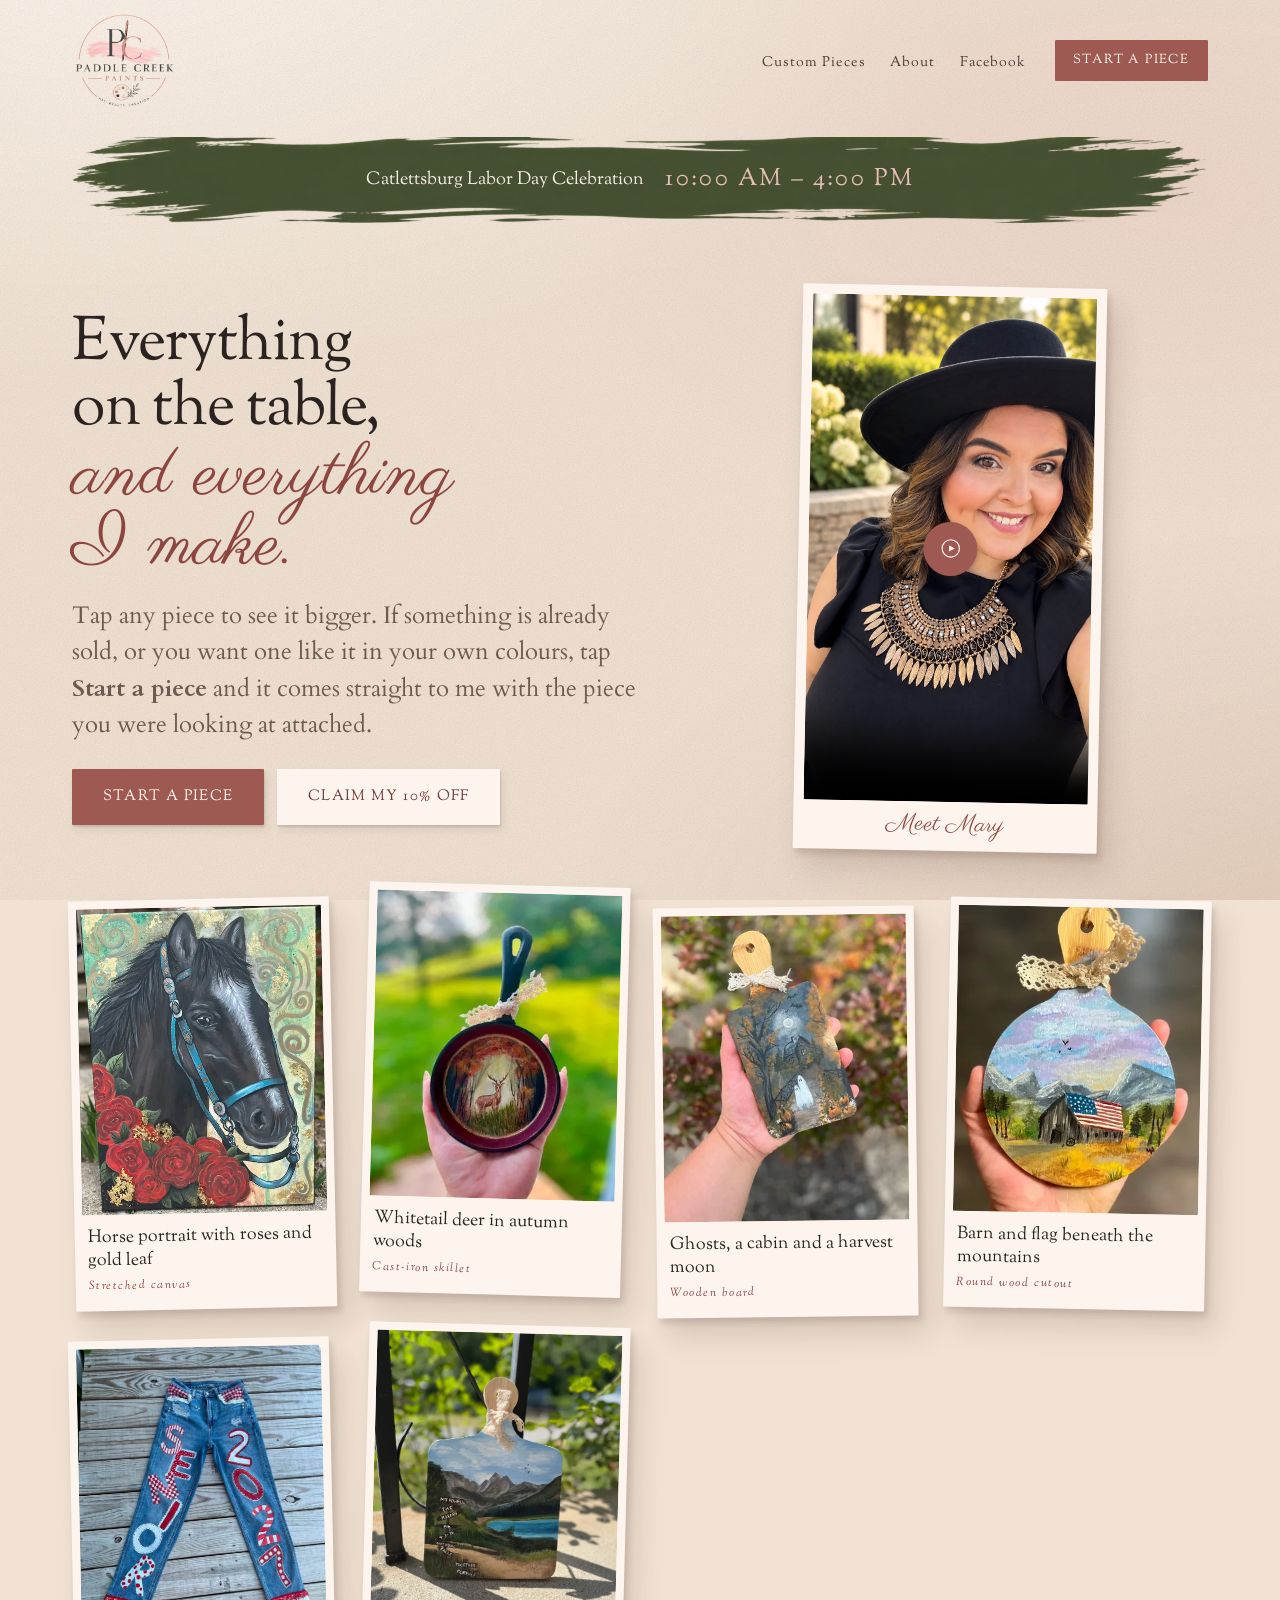
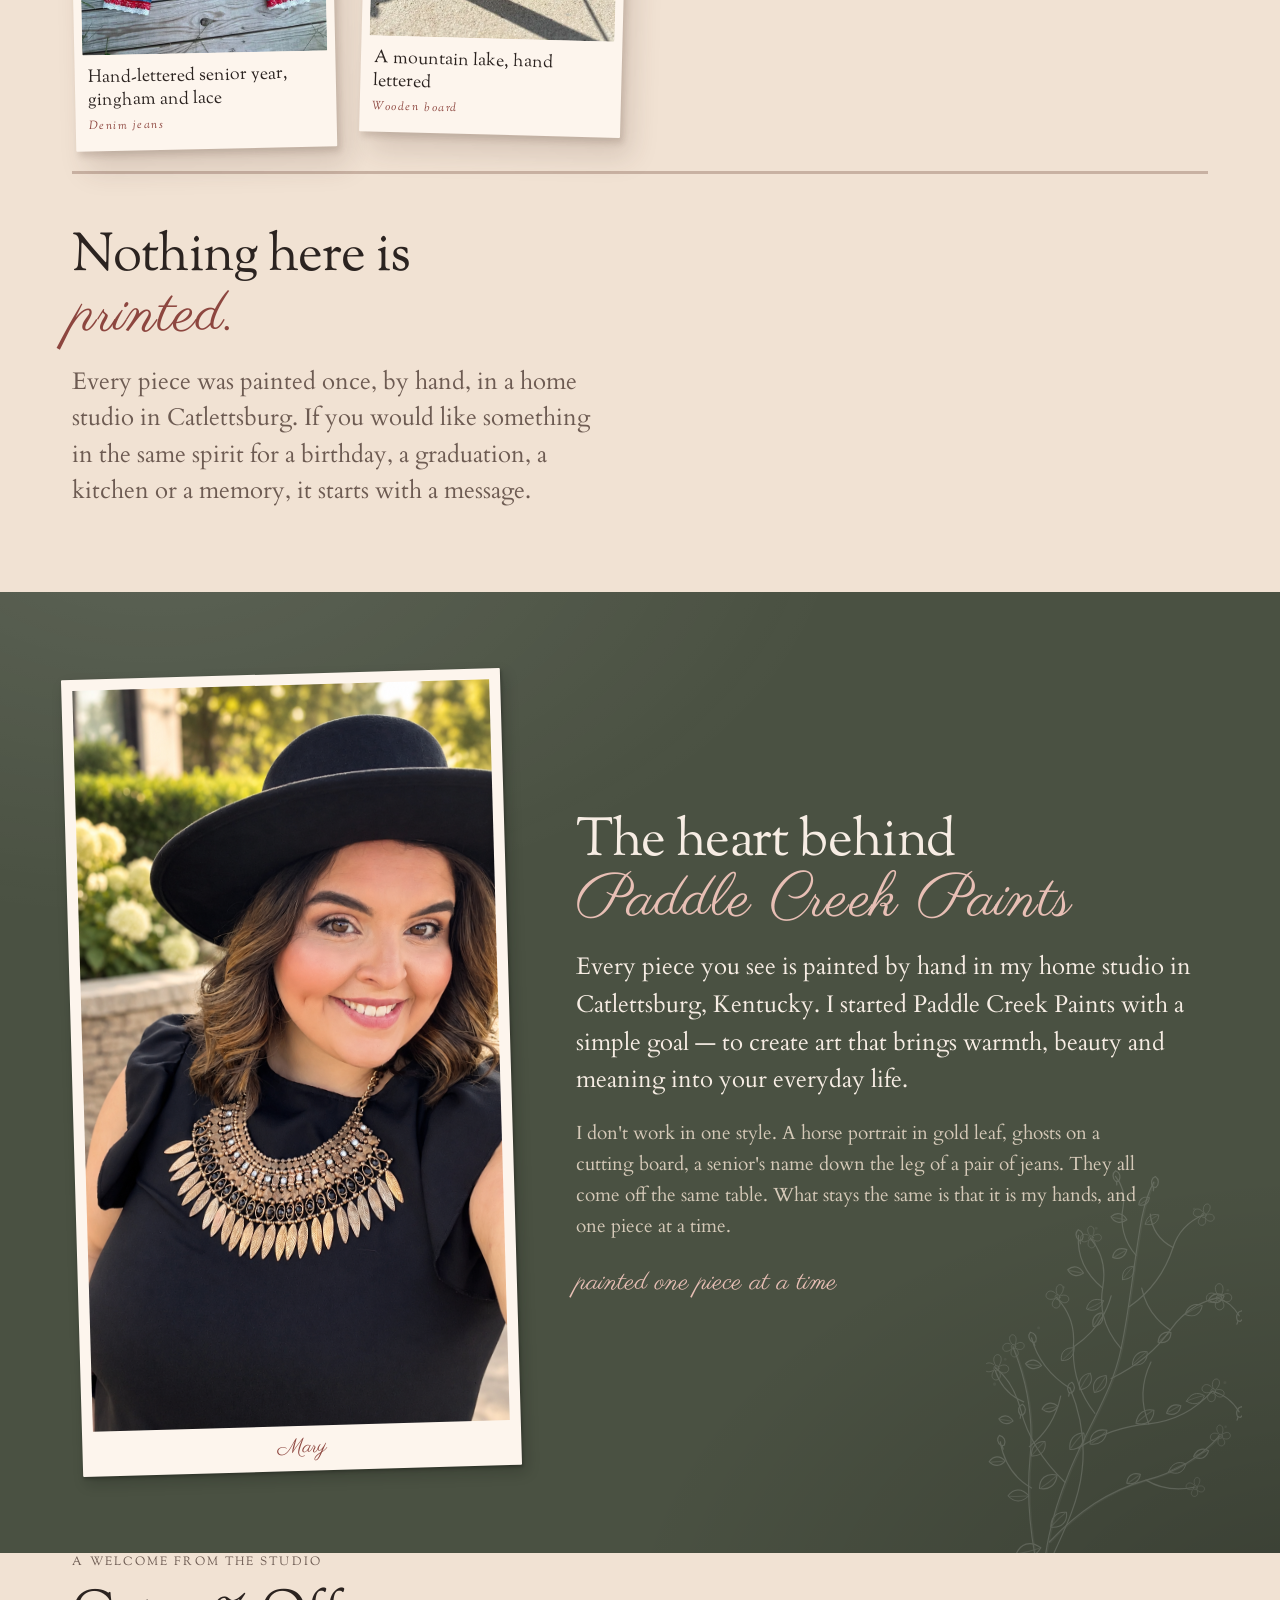
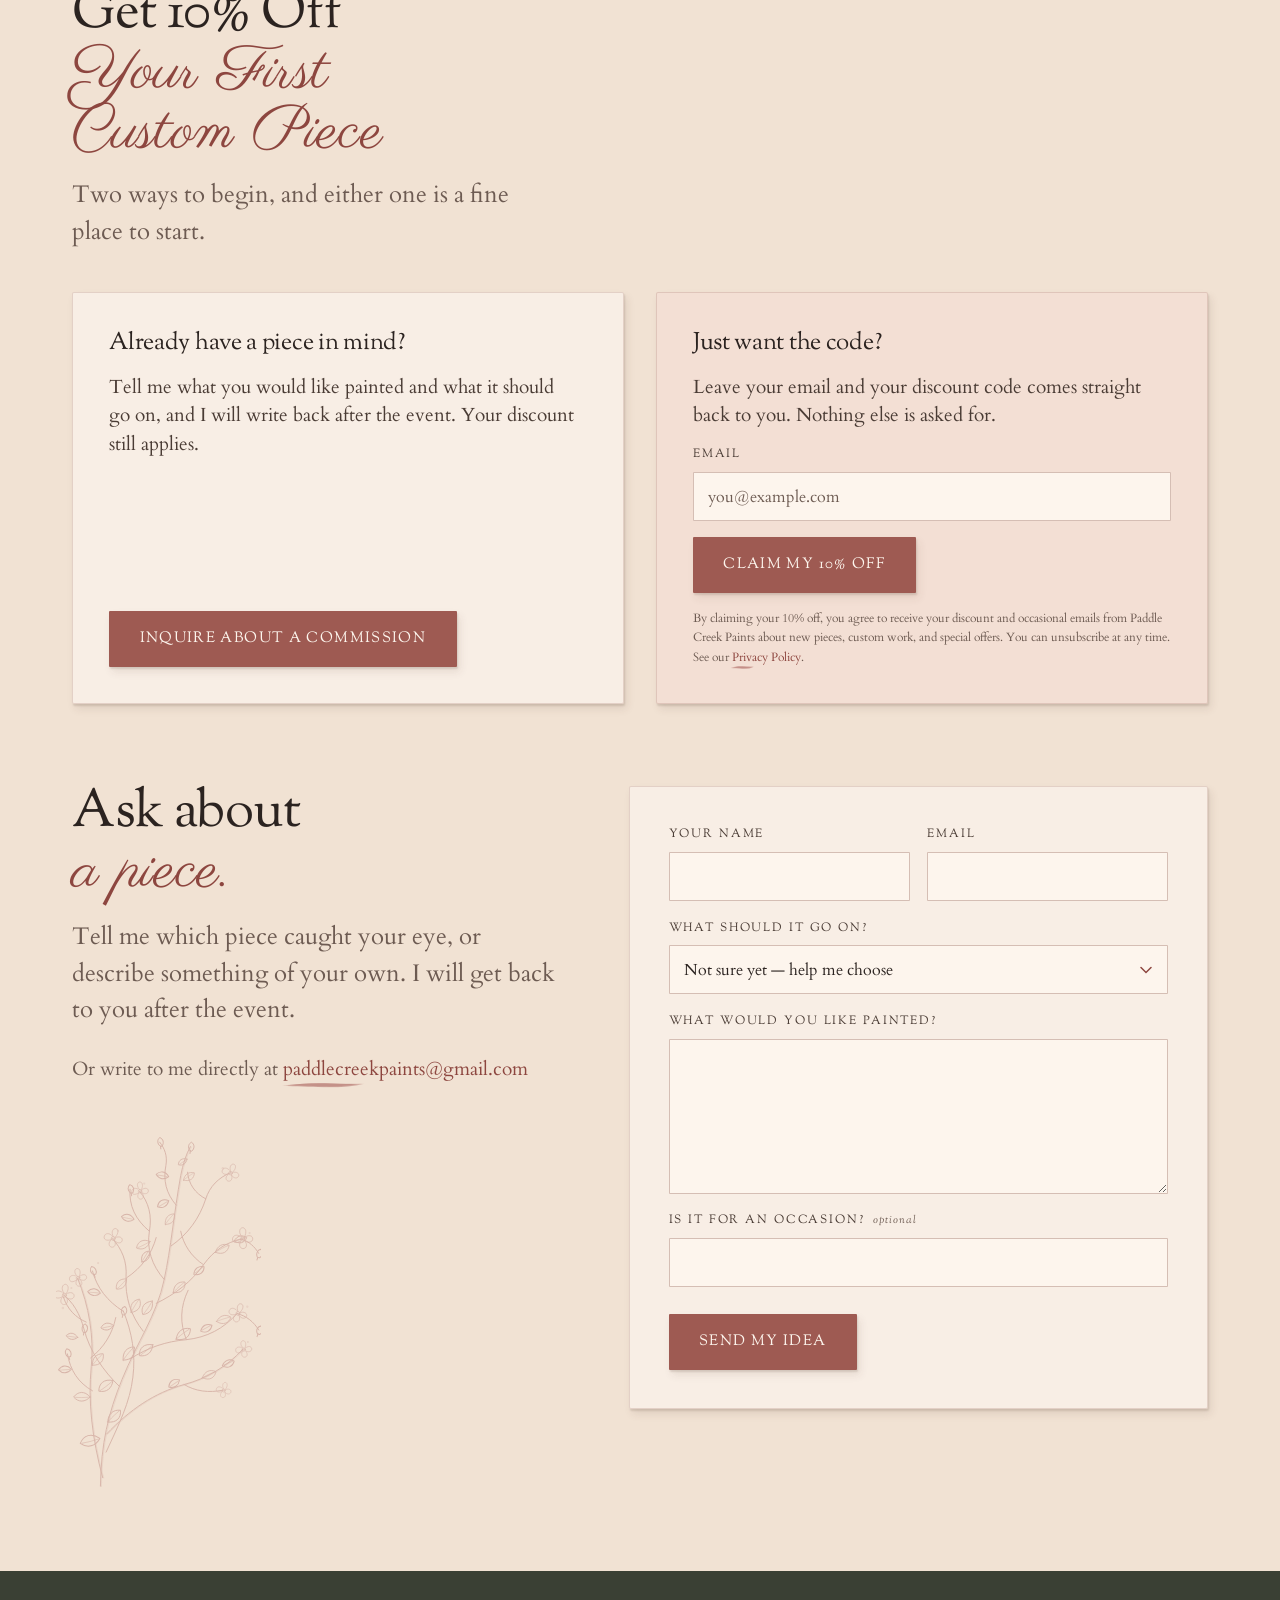
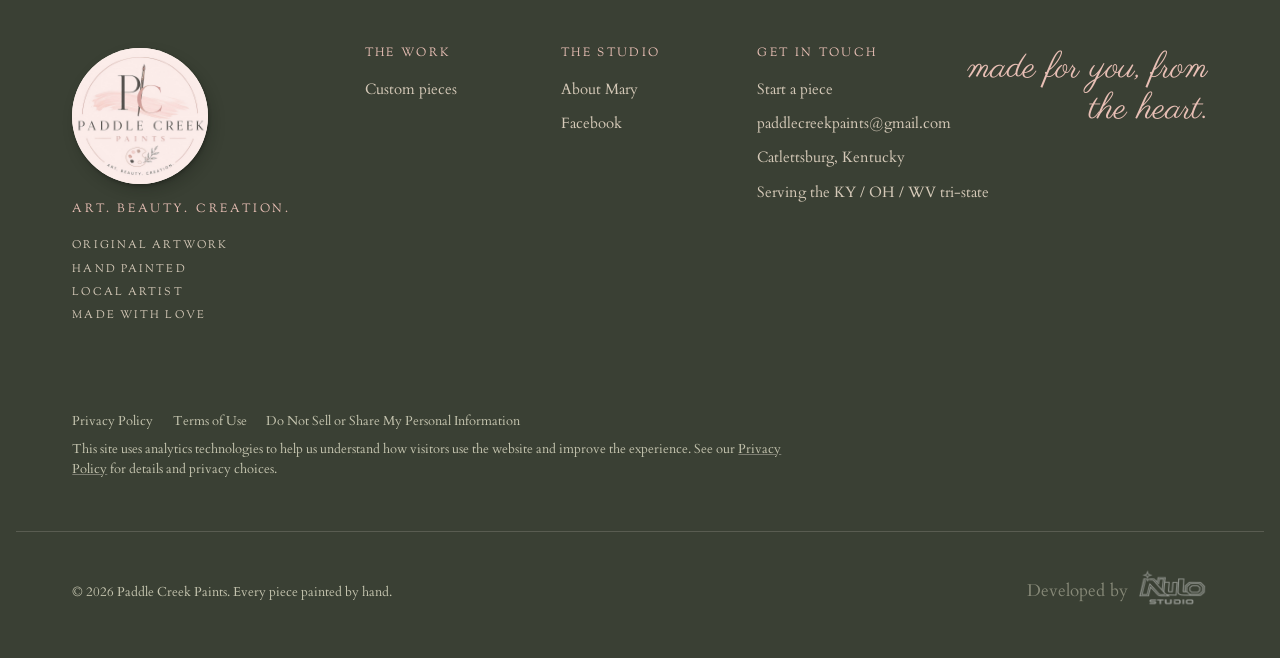
==== commit 238aa69a: "." ====
--- a/index.html
+++ b/index.html
@@ -783,7 +783,7 @@
 
                     <option value="Not sure yet">Not sure yet &mdash; help me choose</option>
                     <option value="Cast-iron skillet">Cast-iron skillet</option>
-                    <option value="Wooden board">Wooden board</option>
+                    <option value="Wood cutting board">Wood cutting board</option>
                     <option value="Denim">Denim</option>
                     <option value="Stretched canvas">Stretched canvas</option>
                     <option value="Round wood cutout">Round wood cutout</option>
@@ -1078,6 +1078,104 @@
 </div>
 
 
+<!-- ============================================================
+     FORM MODALS
+
+     Each modal has no form fields of its own — it is an empty
+     mount point. Opening one moves the real, single copy of
+     #commissionForm or #offerForm into it (js/siteJS.js), so
+     validation, submission, the Apps Script endpoint, and success/
+     error states are exactly the same code as the inline forms
+     below. Closing moves the form back to its original section.
+============================================================ -->
+
+<div
+    class="formModal"
+    id="commissionModal"
+    role="dialog"
+    aria-modal="true"
+    aria-labelledby="commissionModalHeading"
+    hidden
+>
+
+    <div class="formModalScrim" data-form-modal-close></div>
+
+    <div class="formModalPanel">
+
+        <button
+            class="formModalClose"
+            type="button"
+            data-form-modal-close
+            aria-label="Close"
+        >
+
+            <svg viewBox="0 0 24 24" aria-hidden="true" focusable="false">
+                <path d="M5 5 L19 19 M19 5 L5 19" />
+            </svg>
+
+        </button>
+
+        <div class="formModalHead">
+
+            <h2 class="formModalHeading" id="commissionModalHeading">Ask about a piece.</h2>
+
+            <p class="formModalLede">
+                Tell me which piece caught your eye, or describe something of your own. I will
+                get back to you after the event.
+            </p>
+
+        </div>
+
+        <div class="formModalMount" id="commissionModalMount"></div>
+
+    </div>
+
+</div>
+
+<div
+    class="formModal"
+    id="offerModal"
+    role="dialog"
+    aria-modal="true"
+    aria-labelledby="offerModalHeading"
+    hidden
+>
+
+    <div class="formModalScrim" data-form-modal-close></div>
+
+    <div class="formModalPanel">
+
+        <button
+            class="formModalClose"
+            type="button"
+            data-form-modal-close
+            aria-label="Close"
+        >
+
+            <svg viewBox="0 0 24 24" aria-hidden="true" focusable="false">
+                <path d="M5 5 L19 19 M19 5 L5 19" />
+            </svg>
+
+        </button>
+
+        <div class="formModalHead">
+
+            <h2 class="formModalHeading" id="offerModalHeading">Just want the code?</h2>
+
+            <p class="formModalLede">
+                Leave your email and your discount code comes straight back to you. Nothing
+                else is asked for.
+            </p>
+
+        </div>
+
+        <div class="formModalMount formModalMountClaim" id="offerModalMount"></div>
+
+    </div>
+
+</div>
+
+
 <!--
     GA4 and Microsoft Clarity are configured (or not) in one place:
     js/analyticsConfig.js. Both stay completely inert — no script tag is
--- a/css/styleIndex.css
+++ b/css/styleIndex.css
@@ -3116,6 +3116,222 @@
 
 
 /* ============================================================
+   FORM MODALS — the same two funnels, opened on the spot
+
+   Structurally identical to .pieceViewer above (fixed scrim +
+   panel, same fade/scale transition, same focus-trap contract) —
+   deliberately reusing that proven pattern rather than inventing a
+   second one. The panel itself never carries form styling: it just
+   hosts whichever real form (js/siteJS.js moves the DOM node in),
+   so the form's own existing card treatment travels with it.
+============================================================ */
+
+.formModal
+{
+
+    position: fixed;
+
+    inset: 0;
+
+    z-index: 80;
+
+    display: flex;
+
+    align-items: center;
+
+    justify-content: center;
+
+    padding: var(--gutter);
+
+}
+
+.formModal[hidden]
+{
+
+    display: none;
+
+}
+
+.formModalScrim
+{
+
+    position: absolute;
+
+    inset: 0;
+
+    background-color: rgba(52, 36, 30, 0.62);
+
+    -webkit-backdrop-filter: blur(6px);
+
+    backdrop-filter: blur(6px);
+
+    opacity: 0;
+
+    transition: opacity 320ms var(--ease);
+
+}
+
+.formModal.isOpen .formModalScrim
+{
+
+    opacity: 1;
+
+}
+
+.formModalPanel
+{
+
+    position: relative;
+
+    width: min(34rem, 100%);
+
+    max-height: 100%;
+
+    padding: clamp(1.2rem, 2.4vw, 2.2rem);
+
+    overflow-y: auto;
+
+    background-color: var(--wallBase);
+
+    background-image: var(--grain);
+
+    background-size: 180px 180px;
+
+    border-radius: 2px;
+
+    box-shadow: var(--shadowLift);
+
+    opacity: 0;
+
+    transform: translateY(18px) scale(0.985);
+
+    transition:
+        opacity 340ms var(--ease),
+        transform 420ms var(--ease);
+
+}
+
+.formModal.isOpen .formModalPanel
+{
+
+    opacity: 1;
+
+    transform: translateY(0) scale(1);
+
+}
+
+.formModalClose
+{
+
+    position: absolute;
+
+    top: 0.9rem;
+
+    right: 0.9rem;
+
+    z-index: 2;
+
+    display: grid;
+
+    place-items: center;
+
+    width: 2.6rem;
+
+    height: 2.6rem;
+
+    color: var(--inkDeep);
+
+    background-color: rgba(251, 243, 236, 0.9);
+
+    border-radius: 50%;
+
+    box-shadow: var(--shadowLedge);
+
+    transition: background-color 180ms var(--ease);
+
+}
+
+.formModalClose:hover,
+.formModalClose:focus-visible
+{
+
+    background-color: var(--blushPale);
+
+}
+
+.formModalClose svg
+{
+
+    width: 1.05rem;
+
+    height: 1.05rem;
+
+    stroke: currentColor;
+
+    stroke-width: 1.5;
+
+    stroke-linecap: round;
+
+    fill: none;
+
+}
+
+.formModalHead
+{
+
+    padding-right: 2.2rem;
+
+    margin-bottom: 1.4rem;
+
+}
+
+.formModalHeading
+{
+
+    font-size: var(--stepSubhead);
+
+}
+
+.formModalLede
+{
+
+    margin-top: 0.55rem;
+
+    color: var(--inkSoft);
+
+}
+
+/* The offer form carries no card of its own in its inline home — that
+   look comes from .offerPathClaim, which does not travel with it into
+   the modal. Reapplying the same values here (not new ones) keeps the
+   discount form looking exactly as it does inline. The commission
+   form needs no equivalent: .commissionForm already carries its own
+   card treatment wherever it goes. */
+
+.formModalMountClaim
+{
+
+    padding: clamp(1.5rem, 2.8vw, 2.3rem);
+
+    background-color: rgba(246, 221, 214, 0.46);
+
+    border: 1px solid rgba(157, 112, 100, 0.24);
+
+    border-radius: 2px;
+
+    box-shadow: var(--shadowLedge);
+
+}
+
+body.isFormModalOpen
+{
+
+    overflow: hidden;
+
+}
+
+
+/* ============================================================
    MEDIA QUERIES — tablet
 ============================================================ */
 
